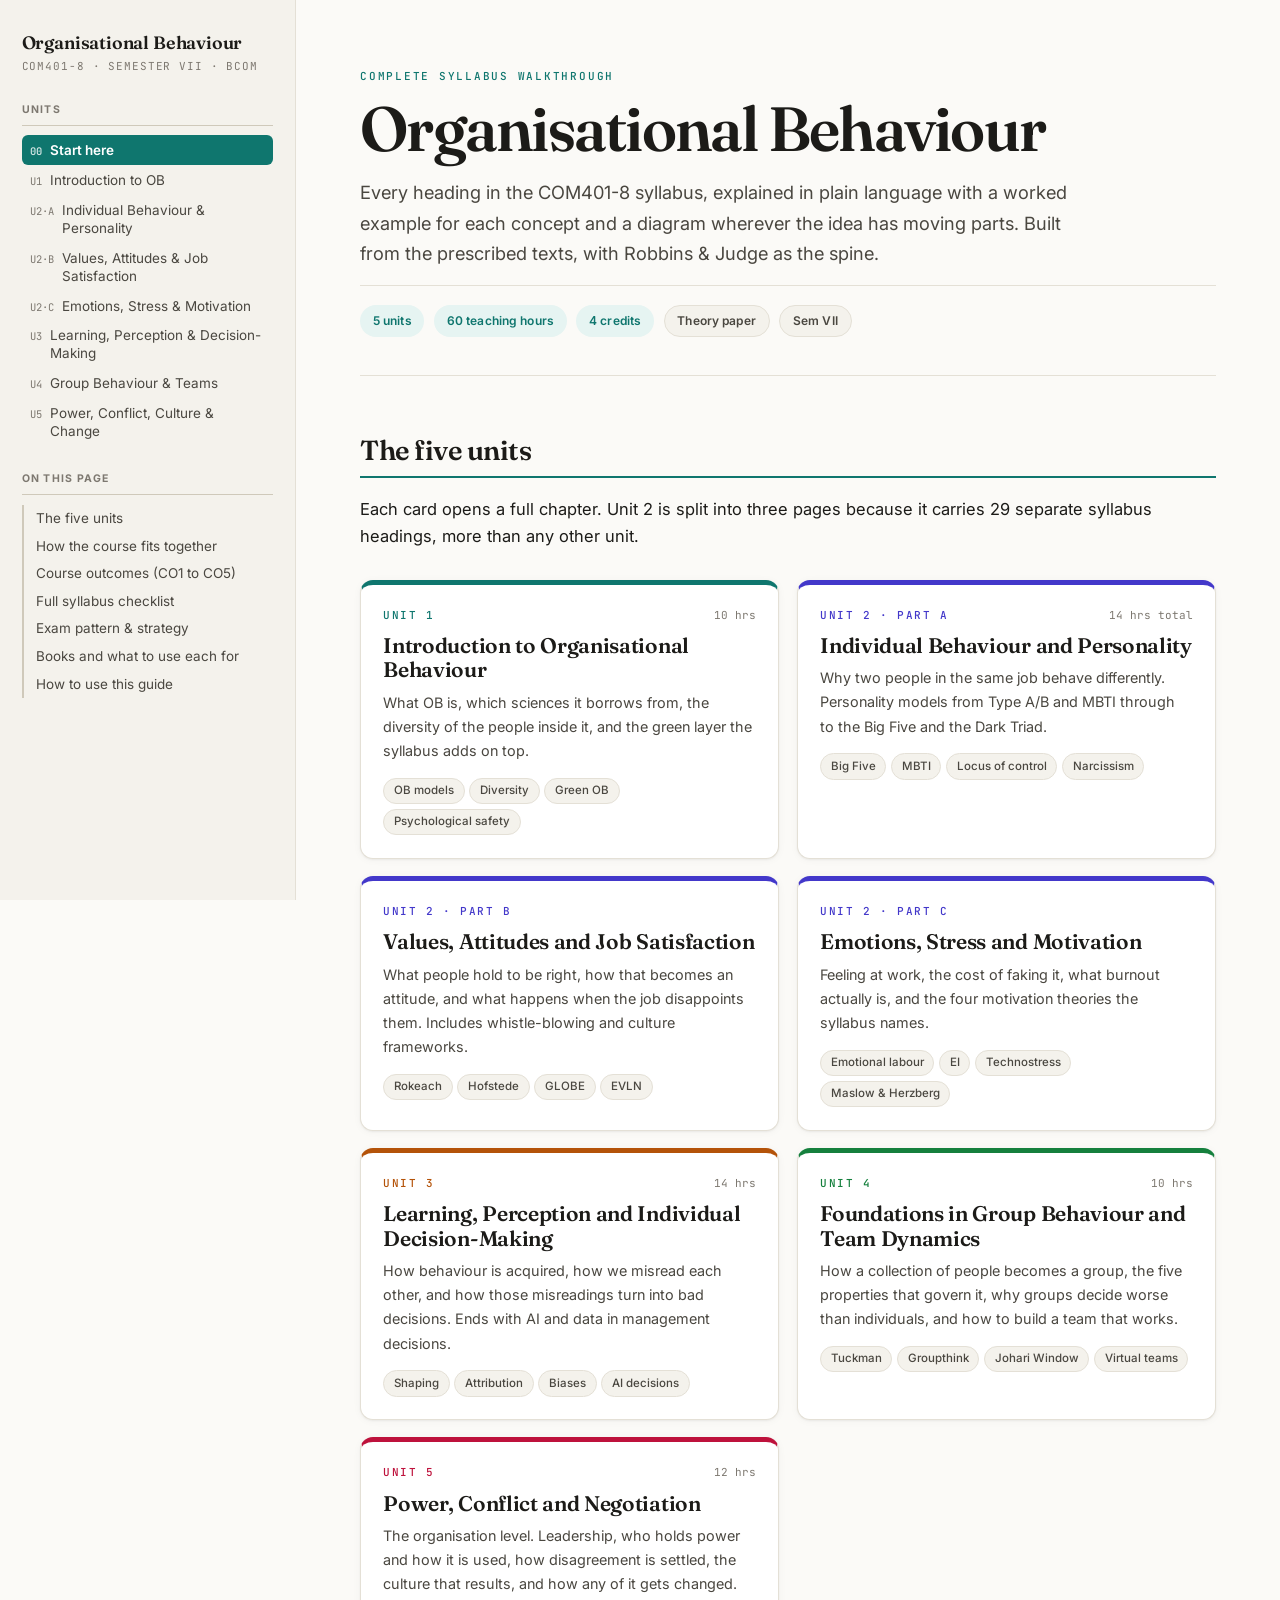
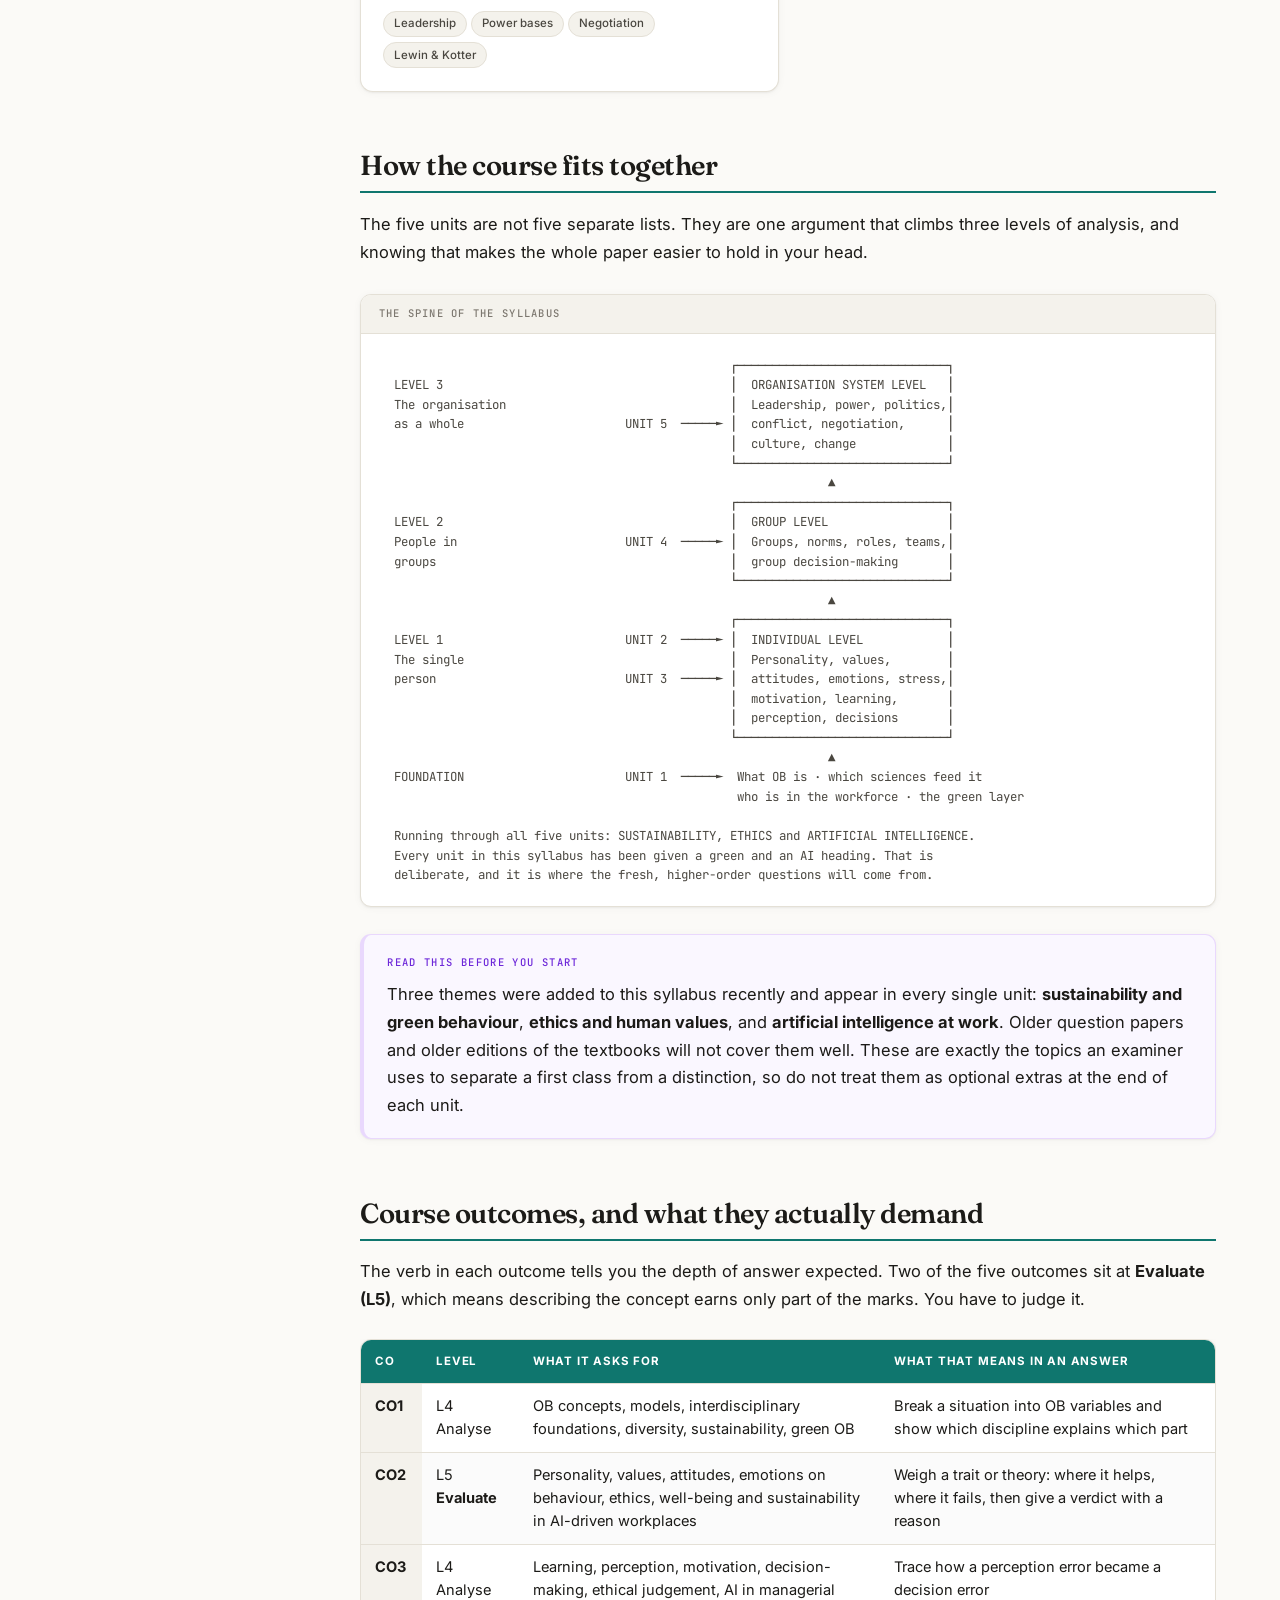
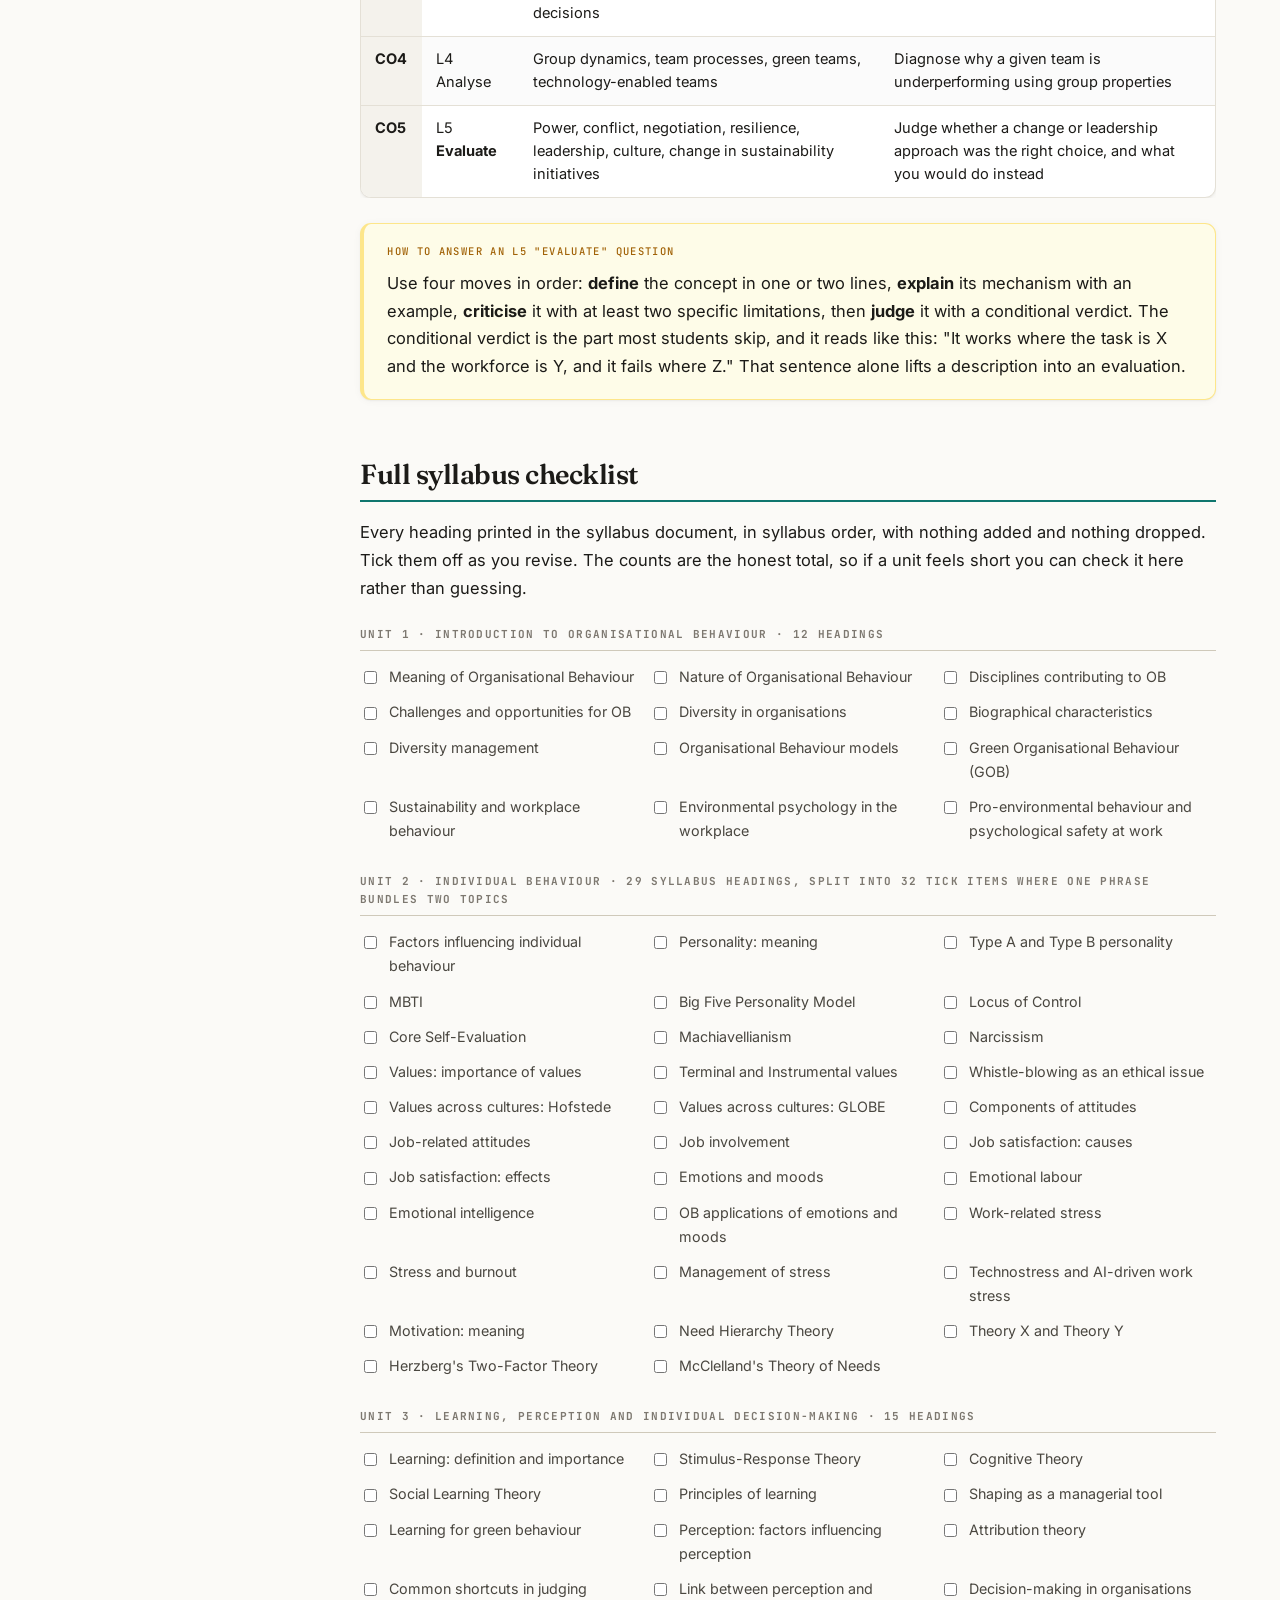
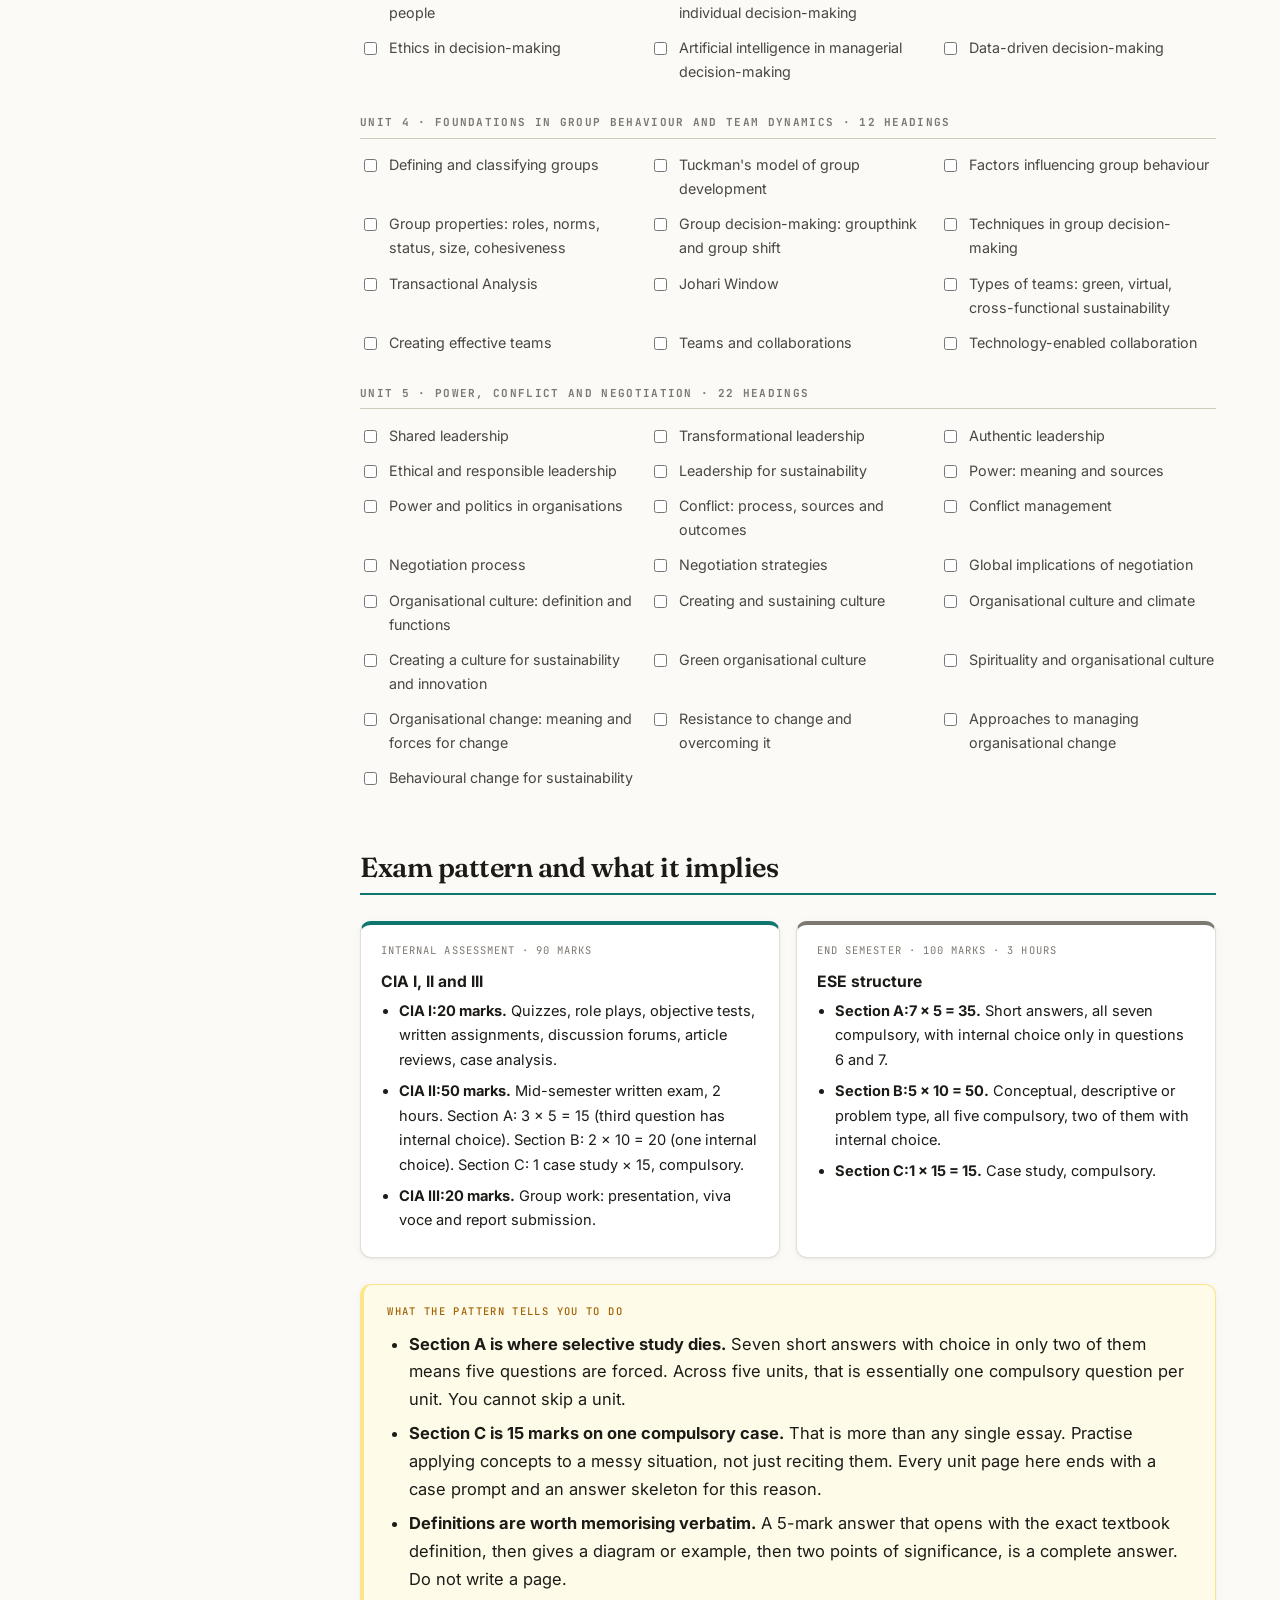
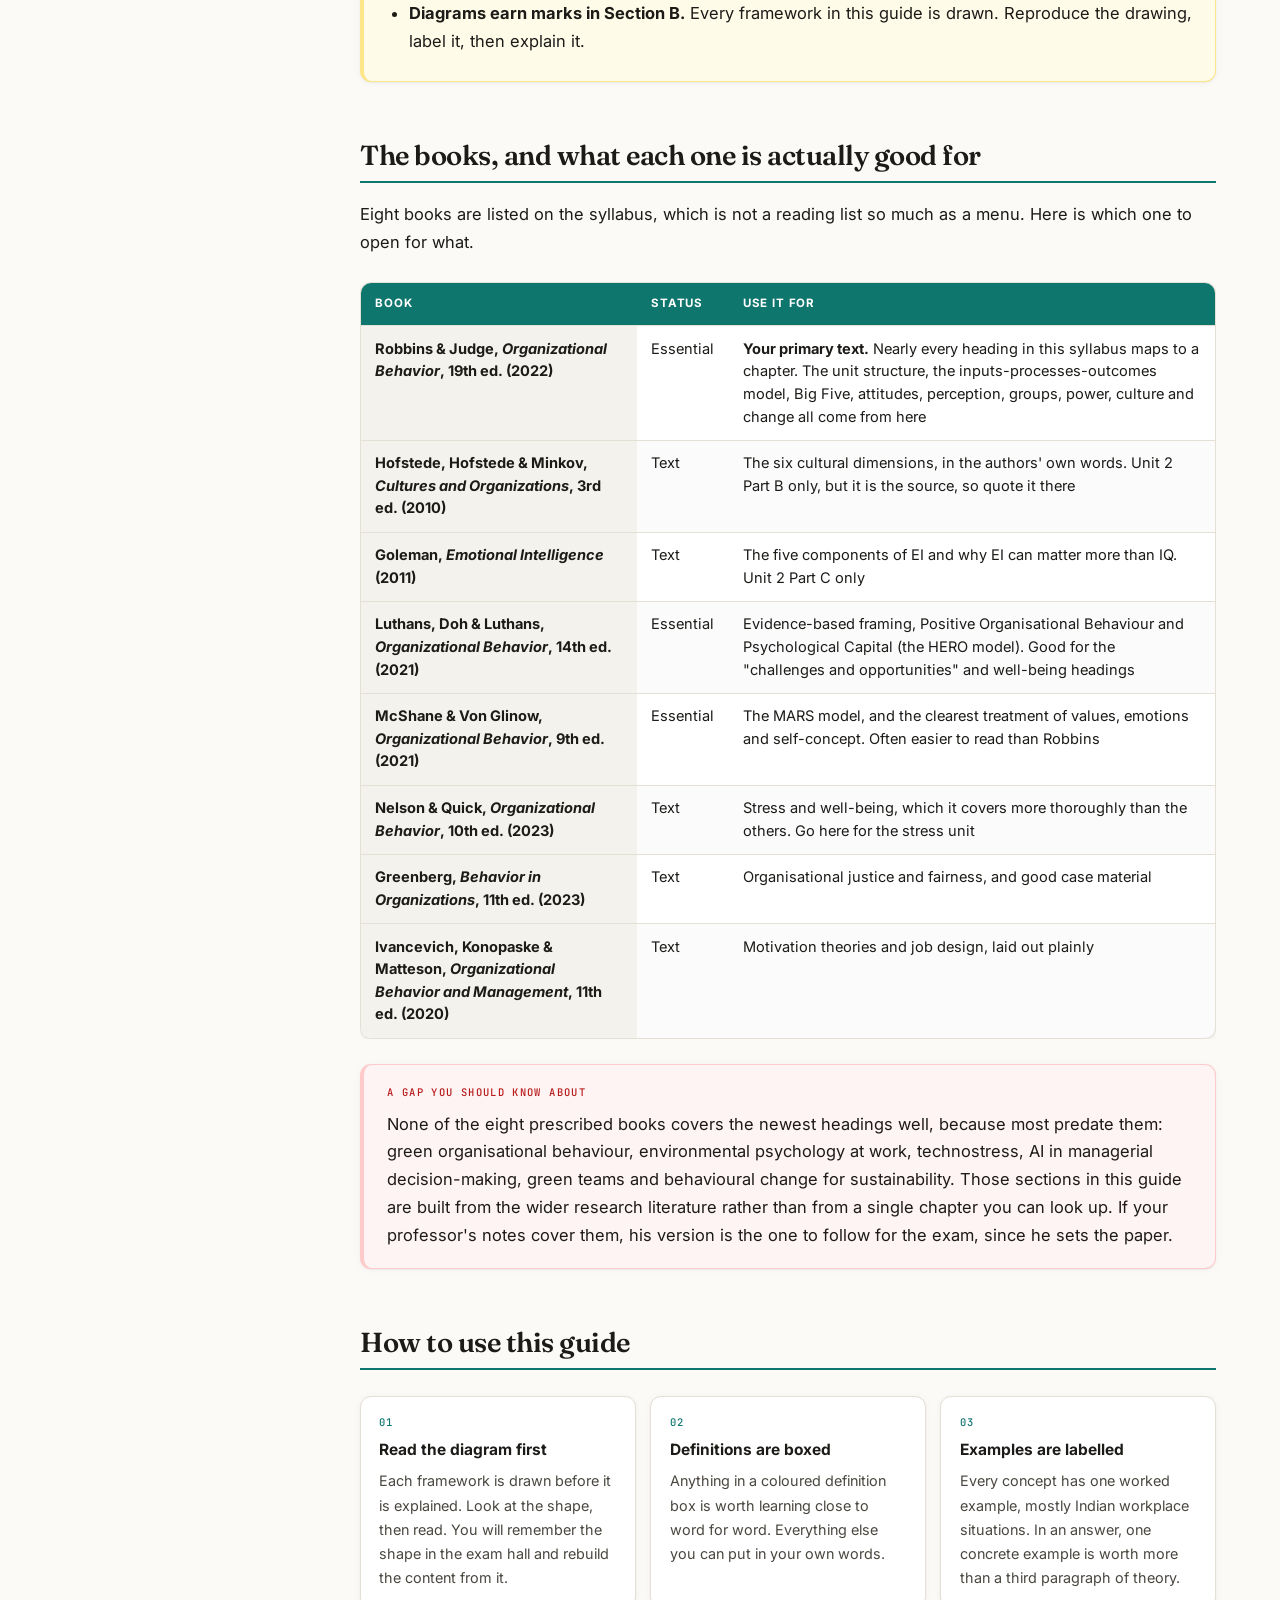
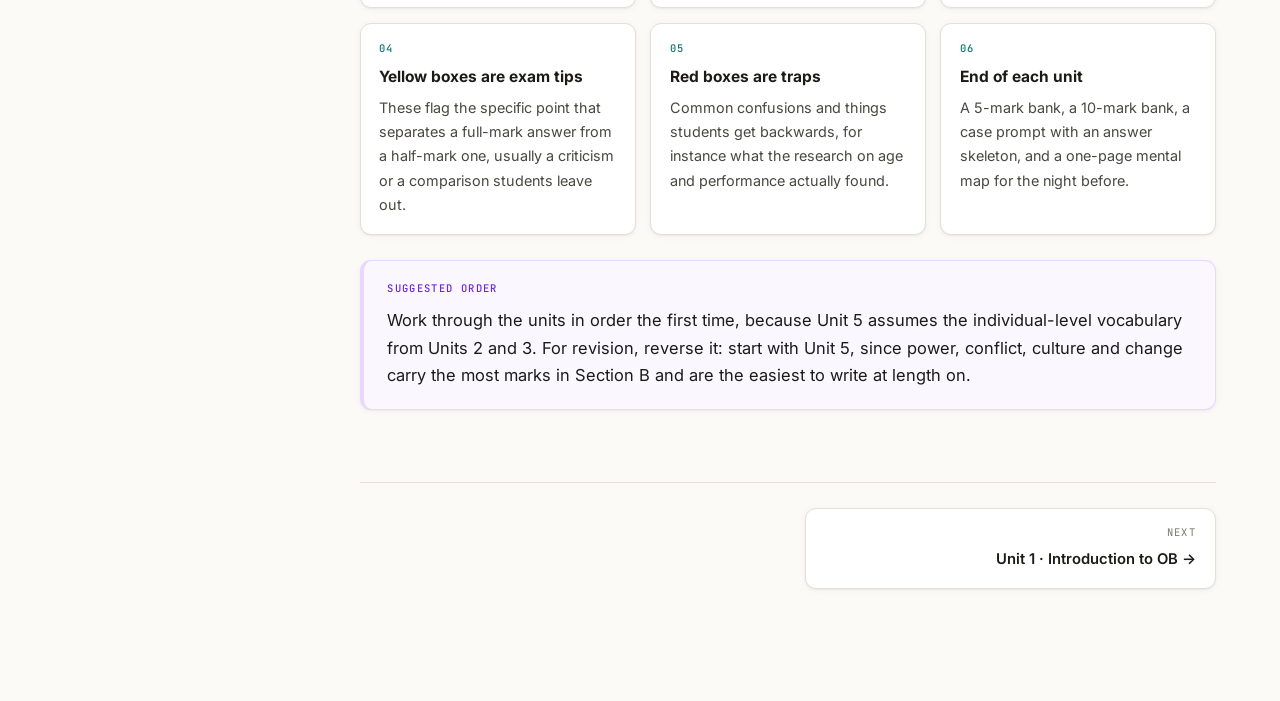
==== index.html @ 070279af "OB full syllabus" ====
<!DOCTYPE html>
<html lang="en">
<head>
<meta charset="utf-8">
<meta name="viewport" content="width=device-width, initial-scale=1">
<title>Organisational Behaviour · COM401-8 · Study Guide</title>
<link rel="stylesheet" href="assets/style.css">
</head>
<body data-unit="0">
<div class="shell">

<aside class="sidebar">
  <a class="side-brand" href="index.html">Organisational Behaviour</a>
  <div class="side-code">COM401-8 · Semester VII · BCom</div>

  <div class="side-group">
    <h4>Units</h4>
    <a class="side-unit current" href="index.html"><span class="su-n">00</span><span>Start here</span></a>
    <a class="side-unit" href="unit1.html"><span class="su-n">U1</span><span>Introduction to OB</span></a>
    <a class="side-unit" href="unit2-personality.html"><span class="su-n">U2·A</span><span>Individual Behaviour &amp; Personality</span></a>
    <a class="side-unit" href="unit2-values-attitudes.html"><span class="su-n">U2·B</span><span>Values, Attitudes &amp; Job Satisfaction</span></a>
    <a class="side-unit" href="unit2-emotions-stress-motivation.html"><span class="su-n">U2·C</span><span>Emotions, Stress &amp; Motivation</span></a>
    <a class="side-unit" href="unit3.html"><span class="su-n">U3</span><span>Learning, Perception &amp; Decision-Making</span></a>
    <a class="side-unit" href="unit4.html"><span class="su-n">U4</span><span>Group Behaviour &amp; Teams</span></a>
    <a class="side-unit" href="unit5.html"><span class="su-n">U5</span><span>Power, Conflict, Culture &amp; Change</span></a>
  </div>

  <div class="side-group">
    <h4>On this page</h4>
    <ul class="side-toc">
      <li><a href="#units">The five units</a></li>
      <li><a href="#spine">How the course fits together</a></li>
      <li><a href="#outcomes">Course outcomes (CO1 to CO5)</a></li>
      <li><a href="#checklist">Full syllabus checklist</a></li>
      <li><a href="#exam">Exam pattern &amp; strategy</a></li>
      <li><a href="#books">Books and what to use each for</a></li>
      <li><a href="#howto">How to use this guide</a></li>
    </ul>
  </div>
</aside>

<main>
<div class="wrap">

  <div class="hero">
    <div class="mh-eyebrow">Complete syllabus walkthrough</div>
    <h1>Organisational Behaviour</h1>
    <p class="lede">Every heading in the COM401-8 syllabus, explained in plain language with a worked example for each concept and a diagram wherever the idea has moving parts. Built from the prescribed texts, with Robbins &amp; Judge as the spine.</p>
    <div class="mh-meta">
      <span class="chip">5 units</span>
      <span class="chip">60 teaching hours</span>
      <span class="chip">4 credits</span>
      <span class="chip plain">Theory paper</span>
      <span class="chip plain">Sem VII</span>
    </div>
  </div>

  <h2 class="sec" id="units">The five units</h2>
  <p>Each card opens a full chapter. Unit 2 is split into three pages because it carries 29 separate syllabus headings, more than any other unit.</p>

  <div class="unit-grid">
    <a class="unit-card" data-u="1" href="unit1.html">
      <div class="uc-top"><span class="uc-n">Unit 1</span><span class="uc-hrs">10 hrs</span></div>
      <h3>Introduction to Organisational Behaviour</h3>
      <p>What OB is, which sciences it borrows from, the diversity of the people inside it, and the green layer the syllabus adds on top.</p>
      <div class="uc-tags"><span>OB models</span><span>Diversity</span><span>Green OB</span><span>Psychological safety</span></div>
    </a>

    <a class="unit-card" data-u="2" href="unit2-personality.html">
      <div class="uc-top"><span class="uc-n">Unit 2 · Part A</span><span class="uc-hrs">14 hrs total</span></div>
      <h3>Individual Behaviour and Personality</h3>
      <p>Why two people in the same job behave differently. Personality models from Type A/B and MBTI through to the Big Five and the Dark Triad.</p>
      <div class="uc-tags"><span>Big Five</span><span>MBTI</span><span>Locus of control</span><span>Narcissism</span></div>
    </a>

    <a class="unit-card" data-u="2" href="unit2-values-attitudes.html">
      <div class="uc-top"><span class="uc-n">Unit 2 · Part B</span><span class="uc-hrs">&nbsp;</span></div>
      <h3>Values, Attitudes and Job Satisfaction</h3>
      <p>What people hold to be right, how that becomes an attitude, and what happens when the job disappoints them. Includes whistle-blowing and culture frameworks.</p>
      <div class="uc-tags"><span>Rokeach</span><span>Hofstede</span><span>GLOBE</span><span>EVLN</span></div>
    </a>

    <a class="unit-card" data-u="2" href="unit2-emotions-stress-motivation.html">
      <div class="uc-top"><span class="uc-n">Unit 2 · Part C</span><span class="uc-hrs">&nbsp;</span></div>
      <h3>Emotions, Stress and Motivation</h3>
      <p>Feeling at work, the cost of faking it, what burnout actually is, and the four motivation theories the syllabus names.</p>
      <div class="uc-tags"><span>Emotional labour</span><span>EI</span><span>Technostress</span><span>Maslow &amp; Herzberg</span></div>
    </a>

    <a class="unit-card" data-u="3" href="unit3.html">
      <div class="uc-top"><span class="uc-n">Unit 3</span><span class="uc-hrs">14 hrs</span></div>
      <h3>Learning, Perception and Individual Decision-Making</h3>
      <p>How behaviour is acquired, how we misread each other, and how those misreadings turn into bad decisions. Ends with AI and data in management decisions.</p>
      <div class="uc-tags"><span>Shaping</span><span>Attribution</span><span>Biases</span><span>AI decisions</span></div>
    </a>

    <a class="unit-card" data-u="4" href="unit4.html">
      <div class="uc-top"><span class="uc-n">Unit 4</span><span class="uc-hrs">10 hrs</span></div>
      <h3>Foundations in Group Behaviour and Team Dynamics</h3>
      <p>How a collection of people becomes a group, the five properties that govern it, why groups decide worse than individuals, and how to build a team that works.</p>
      <div class="uc-tags"><span>Tuckman</span><span>Groupthink</span><span>Johari Window</span><span>Virtual teams</span></div>
    </a>

    <a class="unit-card" data-u="5" href="unit5.html">
      <div class="uc-top"><span class="uc-n">Unit 5</span><span class="uc-hrs">12 hrs</span></div>
      <h3>Power, Conflict and Negotiation</h3>
      <p>The organisation level. Leadership, who holds power and how it is used, how disagreement is settled, the culture that results, and how any of it gets changed.</p>
      <div class="uc-tags"><span>Leadership</span><span>Power bases</span><span>Negotiation</span><span>Lewin &amp; Kotter</span></div>
    </a>
  </div>

  <h2 class="sec" id="spine">How the course fits together</h2>
  <p>The five units are not five separate lists. They are one argument that climbs three levels of analysis, and knowing that makes the whole paper easier to hold in your head.</p>

  <figure class="dia">
    <figcaption>The spine of the syllabus</figcaption>
<pre>
                                                  ┌──────────────────────────────┐
  LEVEL 3                                         │  ORGANISATION SYSTEM LEVEL   │
  The organisation                                │  Leadership, power, politics,│
  as a whole                       UNIT 5  ─────► │  conflict, negotiation,      │
                                                  │  culture, change             │
                                                  └──────────────────────────────┘
                                                                ▲
                                                  ┌──────────────────────────────┐
  LEVEL 2                                         │  GROUP LEVEL                 │
  People in                        UNIT 4  ─────► │  Groups, norms, roles, teams,│
  groups                                          │  group decision-making       │
                                                  └──────────────────────────────┘
                                                                ▲
                                                  ┌──────────────────────────────┐
  LEVEL 1                          UNIT 2  ─────► │  INDIVIDUAL LEVEL            │
  The single                                      │  Personality, values,        │
  person                           UNIT 3  ─────► │  attitudes, emotions, stress,│
                                                  │  motivation, learning,       │
                                                  │  perception, decisions       │
                                                  └──────────────────────────────┘
                                                                ▲
  FOUNDATION                       UNIT 1  ─────►  What OB is · which sciences feed it
                                                   who is in the workforce · the green layer

  Running through all five units: SUSTAINABILITY, ETHICS and ARTIFICIAL INTELLIGENCE.
  Every unit in this syllabus has been given a green and an AI heading. That is
  deliberate, and it is where the fresh, higher-order questions will come from.
</pre>
  </figure>

  <div class="box key">
    <span class="box-label">Read this before you start</span>
    <p>Three themes were added to this syllabus recently and appear in every single unit: <strong>sustainability and green behaviour</strong>, <strong>ethics and human values</strong>, and <strong>artificial intelligence at work</strong>. Older question papers and older editions of the textbooks will not cover them well. These are exactly the topics an examiner uses to separate a first class from a distinction, so do not treat them as optional extras at the end of each unit.</p>
  </div>

  <h2 class="sec" id="outcomes">Course outcomes, and what they actually demand</h2>
  <p>The verb in each outcome tells you the depth of answer expected. Two of the five outcomes sit at <strong>Evaluate (L5)</strong>, which means describing the concept earns only part of the marks. You have to judge it.</p>

  <div class="tbl-scroll">
  <table>
    <thead><tr><th>CO</th><th>Level</th><th>What it asks for</th><th>What that means in an answer</th></tr></thead>
    <tbody>
      <tr><th>CO1</th><td>L4 Analyse</td><td>OB concepts, models, interdisciplinary foundations, diversity, sustainability, green OB</td><td>Break a situation into OB variables and show which discipline explains which part</td></tr>
      <tr><th>CO2</th><td>L5 <strong>Evaluate</strong></td><td>Personality, values, attitudes, emotions on behaviour, ethics, well-being and sustainability in AI-driven workplaces</td><td>Weigh a trait or theory: where it helps, where it fails, then give a verdict with a reason</td></tr>
      <tr><th>CO3</th><td>L4 Analyse</td><td>Learning, perception, motivation, decision-making, ethical judgement, AI in managerial decisions</td><td>Trace how a perception error became a decision error</td></tr>
      <tr><th>CO4</th><td>L4 Analyse</td><td>Group dynamics, team processes, green teams, technology-enabled teams</td><td>Diagnose why a given team is underperforming using group properties</td></tr>
      <tr><th>CO5</th><td>L5 <strong>Evaluate</strong></td><td>Power, conflict, negotiation, resilience, leadership, culture, change in sustainability initiatives</td><td>Judge whether a change or leadership approach was the right choice, and what you would do instead</td></tr>
    </tbody>
  </table>
  </div>

  <div class="box exam">
    <span class="box-label">How to answer an L5 "evaluate" question</span>
    <p>Use four moves in order: <strong>define</strong> the concept in one or two lines, <strong>explain</strong> its mechanism with an example, <strong>criticise</strong> it with at least two specific limitations, then <strong>judge</strong> it with a conditional verdict. The conditional verdict is the part most students skip, and it reads like this: "It works where the task is X and the workforce is Y, and it fails where Z." That sentence alone lifts a description into an evaluation.</p>
  </div>

  <h2 class="sec" id="checklist">Full syllabus checklist</h2>
  <p>Every heading printed in the syllabus document, in syllabus order, with nothing added and nothing dropped. Tick them off as you revise. The counts are the honest total, so if a unit feels short you can check it here rather than guessing.</p>

  <div class="checklist">

    <div class="cl-unit">
      <h4>Unit 1 · Introduction to Organisational Behaviour · 12 headings</h4>
      <div class="cl-grid">
        <label><input type="checkbox"> Meaning of Organisational Behaviour</label>
        <label><input type="checkbox"> Nature of Organisational Behaviour</label>
        <label><input type="checkbox"> Disciplines contributing to OB</label>
        <label><input type="checkbox"> Challenges and opportunities for OB</label>
        <label><input type="checkbox"> Diversity in organisations</label>
        <label><input type="checkbox"> Biographical characteristics</label>
        <label><input type="checkbox"> Diversity management</label>
        <label><input type="checkbox"> Organisational Behaviour models</label>
        <label><input type="checkbox"> Green Organisational Behaviour (GOB)</label>
        <label><input type="checkbox"> Sustainability and workplace behaviour</label>
        <label><input type="checkbox"> Environmental psychology in the workplace</label>
        <label><input type="checkbox"> Pro-environmental behaviour and psychological safety at work</label>
      </div>
    </div>

    <div class="cl-unit">
      <h4>Unit 2 · Individual Behaviour · 29 syllabus headings, split into 32 tick items where one phrase bundles two topics</h4>
      <div class="cl-grid">
        <label><input type="checkbox"> Factors influencing individual behaviour</label>
        <label><input type="checkbox"> Personality: meaning</label>
        <label><input type="checkbox"> Type A and Type B personality</label>
        <label><input type="checkbox"> MBTI</label>
        <label><input type="checkbox"> Big Five Personality Model</label>
        <label><input type="checkbox"> Locus of Control</label>
        <label><input type="checkbox"> Core Self-Evaluation</label>
        <label><input type="checkbox"> Machiavellianism</label>
        <label><input type="checkbox"> Narcissism</label>
        <label><input type="checkbox"> Values: importance of values</label>
        <label><input type="checkbox"> Terminal and Instrumental values</label>
        <label><input type="checkbox"> Whistle-blowing as an ethical issue</label>
        <label><input type="checkbox"> Values across cultures: Hofstede</label>
        <label><input type="checkbox"> Values across cultures: GLOBE</label>
        <label><input type="checkbox"> Components of attitudes</label>
        <label><input type="checkbox"> Job-related attitudes</label>
        <label><input type="checkbox"> Job involvement</label>
        <label><input type="checkbox"> Job satisfaction: causes</label>
        <label><input type="checkbox"> Job satisfaction: effects</label>
        <label><input type="checkbox"> Emotions and moods</label>
        <label><input type="checkbox"> Emotional labour</label>
        <label><input type="checkbox"> Emotional intelligence</label>
        <label><input type="checkbox"> OB applications of emotions and moods</label>
        <label><input type="checkbox"> Work-related stress</label>
        <label><input type="checkbox"> Stress and burnout</label>
        <label><input type="checkbox"> Management of stress</label>
        <label><input type="checkbox"> Technostress and AI-driven work stress</label>
        <label><input type="checkbox"> Motivation: meaning</label>
        <label><input type="checkbox"> Need Hierarchy Theory</label>
        <label><input type="checkbox"> Theory X and Theory Y</label>
        <label><input type="checkbox"> Herzberg's Two-Factor Theory</label>
        <label><input type="checkbox"> McClelland's Theory of Needs</label>
      </div>
    </div>

    <div class="cl-unit">
      <h4>Unit 3 · Learning, Perception and Individual Decision-Making · 15 headings</h4>
      <div class="cl-grid">
        <label><input type="checkbox"> Learning: definition and importance</label>
        <label><input type="checkbox"> Stimulus-Response Theory</label>
        <label><input type="checkbox"> Cognitive Theory</label>
        <label><input type="checkbox"> Social Learning Theory</label>
        <label><input type="checkbox"> Principles of learning</label>
        <label><input type="checkbox"> Shaping as a managerial tool</label>
        <label><input type="checkbox"> Learning for green behaviour</label>
        <label><input type="checkbox"> Perception: factors influencing perception</label>
        <label><input type="checkbox"> Attribution theory</label>
        <label><input type="checkbox"> Common shortcuts in judging people</label>
        <label><input type="checkbox"> Link between perception and individual decision-making</label>
        <label><input type="checkbox"> Decision-making in organisations</label>
        <label><input type="checkbox"> Ethics in decision-making</label>
        <label><input type="checkbox"> Artificial intelligence in managerial decision-making</label>
        <label><input type="checkbox"> Data-driven decision-making</label>
      </div>
    </div>

    <div class="cl-unit">
      <h4>Unit 4 · Foundations in Group Behaviour and Team Dynamics · 12 headings</h4>
      <div class="cl-grid">
        <label><input type="checkbox"> Defining and classifying groups</label>
        <label><input type="checkbox"> Tuckman's model of group development</label>
        <label><input type="checkbox"> Factors influencing group behaviour</label>
        <label><input type="checkbox"> Group properties: roles, norms, status, size, cohesiveness</label>
        <label><input type="checkbox"> Group decision-making: groupthink and group shift</label>
        <label><input type="checkbox"> Techniques in group decision-making</label>
        <label><input type="checkbox"> Transactional Analysis</label>
        <label><input type="checkbox"> Johari Window</label>
        <label><input type="checkbox"> Types of teams: green, virtual, cross-functional sustainability</label>
        <label><input type="checkbox"> Creating effective teams</label>
        <label><input type="checkbox"> Teams and collaborations</label>
        <label><input type="checkbox"> Technology-enabled collaboration</label>
      </div>
    </div>

    <div class="cl-unit">
      <h4>Unit 5 · Power, Conflict and Negotiation · 22 headings</h4>
      <div class="cl-grid">
        <label><input type="checkbox"> Shared leadership</label>
        <label><input type="checkbox"> Transformational leadership</label>
        <label><input type="checkbox"> Authentic leadership</label>
        <label><input type="checkbox"> Ethical and responsible leadership</label>
        <label><input type="checkbox"> Leadership for sustainability</label>
        <label><input type="checkbox"> Power: meaning and sources</label>
        <label><input type="checkbox"> Power and politics in organisations</label>
        <label><input type="checkbox"> Conflict: process, sources and outcomes</label>
        <label><input type="checkbox"> Conflict management</label>
        <label><input type="checkbox"> Negotiation process</label>
        <label><input type="checkbox"> Negotiation strategies</label>
        <label><input type="checkbox"> Global implications of negotiation</label>
        <label><input type="checkbox"> Organisational culture: definition and functions</label>
        <label><input type="checkbox"> Creating and sustaining culture</label>
        <label><input type="checkbox"> Organisational culture and climate</label>
        <label><input type="checkbox"> Creating a culture for sustainability and innovation</label>
        <label><input type="checkbox"> Green organisational culture</label>
        <label><input type="checkbox"> Spirituality and organisational culture</label>
        <label><input type="checkbox"> Organisational change: meaning and forces for change</label>
        <label><input type="checkbox"> Resistance to change and overcoming it</label>
        <label><input type="checkbox"> Approaches to managing organisational change</label>
        <label><input type="checkbox"> Behavioural change for sustainability</label>
      </div>
    </div>

  </div>

  <h2 class="sec" id="exam">Exam pattern and what it implies</h2>

  <div class="compare">
    <div class="cmp">
      <span class="cmp-tag">Internal assessment · 90 marks</span>
      <h5>CIA I, II and III</h5>
      <ul>
        <li><strong>CIA I:20 marks.</strong> Quizzes, role plays, objective tests, written assignments, discussion forums, article reviews, case analysis.</li>
        <li><strong>CIA II:50 marks.</strong> Mid-semester written exam, 2 hours. Section A: 3 × 5 = 15 (third question has internal choice). Section B: 2 × 10 = 20 (one internal choice). Section C: 1 case study × 15, compulsory.</li>
        <li><strong>CIA III:20 marks.</strong> Group work: presentation, viva voce and report submission.</li>
      </ul>
    </div>
    <div class="cmp alt">
      <span class="cmp-tag">End semester · 100 marks · 3 hours</span>
      <h5>ESE structure</h5>
      <ul>
        <li><strong>Section A:7 × 5 = 35.</strong> Short answers, all seven compulsory, with internal choice only in questions 6 and 7.</li>
        <li><strong>Section B:5 × 10 = 50.</strong> Conceptual, descriptive or problem type, all five compulsory, two of them with internal choice.</li>
        <li><strong>Section C:1 × 15 = 15.</strong> Case study, compulsory.</li>
      </ul>
    </div>
  </div>

  <div class="box exam">
    <span class="box-label">What the pattern tells you to do</span>
    <ul>
      <li><strong>Section A is where selective study dies.</strong> Seven short answers with choice in only two of them means five questions are forced. Across five units, that is essentially one compulsory question per unit. You cannot skip a unit.</li>
      <li><strong>Section C is 15 marks on one compulsory case.</strong> That is more than any single essay. Practise applying concepts to a messy situation, not just reciting them. Every unit page here ends with a case prompt and an answer skeleton for this reason.</li>
      <li><strong>Definitions are worth memorising verbatim.</strong> A 5-mark answer that opens with the exact textbook definition, then gives a diagram or example, then two points of significance, is a complete answer. Do not write a page.</li>
      <li><strong>Diagrams earn marks in Section B.</strong> Every framework in this guide is drawn. Reproduce the drawing, label it, then explain it.</li>
    </ul>
  </div>

  <h2 class="sec" id="books">The books, and what each one is actually good for</h2>
  <p>Eight books are listed on the syllabus, which is not a reading list so much as a menu. Here is which one to open for what.</p>

  <div class="tbl-scroll">
  <table>
    <thead><tr><th>Book</th><th>Status</th><th>Use it for</th></tr></thead>
    <tbody>
      <tr><th>Robbins &amp; Judge, <em>Organizational Behavior</em>, 19th ed. (2022)</th><td>Essential</td><td><strong>Your primary text.</strong> Nearly every heading in this syllabus maps to a chapter. The unit structure, the inputs-processes-outcomes model, Big Five, attitudes, perception, groups, power, culture and change all come from here</td></tr>
      <tr><th>Hofstede, Hofstede &amp; Minkov, <em>Cultures and Organizations</em>, 3rd ed. (2010)</th><td>Text</td><td>The six cultural dimensions, in the authors' own words. Unit 2 Part B only, but it is the source, so quote it there</td></tr>
      <tr><th>Goleman, <em>Emotional Intelligence</em> (2011)</th><td>Text</td><td>The five components of EI and why EI can matter more than IQ. Unit 2 Part C only</td></tr>
      <tr><th>Luthans, Doh &amp; Luthans, <em>Organizational Behavior</em>, 14th ed. (2021)</th><td>Essential</td><td>Evidence-based framing, Positive Organisational Behaviour and Psychological Capital (the HERO model). Good for the "challenges and opportunities" and well-being headings</td></tr>
      <tr><th>McShane &amp; Von Glinow, <em>Organizational Behavior</em>, 9th ed. (2021)</th><td>Essential</td><td>The MARS model, and the clearest treatment of values, emotions and self-concept. Often easier to read than Robbins</td></tr>
      <tr><th>Nelson &amp; Quick, <em>Organizational Behavior</em>, 10th ed. (2023)</th><td>Text</td><td>Stress and well-being, which it covers more thoroughly than the others. Go here for the stress unit</td></tr>
      <tr><th>Greenberg, <em>Behavior in Organizations</em>, 11th ed. (2023)</th><td>Text</td><td>Organisational justice and fairness, and good case material</td></tr>
      <tr><th>Ivancevich, Konopaske &amp; Matteson, <em>Organizational Behavior and Management</em>, 11th ed. (2020)</th><td>Text</td><td>Motivation theories and job design, laid out plainly</td></tr>
    </tbody>
  </table>
  </div>

  <div class="box warn">
    <span class="box-label">A gap you should know about</span>
    <p>None of the eight prescribed books covers the newest headings well, because most predate them: green organisational behaviour, environmental psychology at work, technostress, AI in managerial decision-making, green teams and behavioural change for sustainability. Those sections in this guide are built from the wider research literature rather than from a single chapter you can look up. If your professor's notes cover them, his version is the one to follow for the exam, since he sets the paper.</p>
  </div>

  <h2 class="sec" id="howto">How to use this guide</h2>

  <div class="cards">
    <div class="card">
      <span class="card-n">01</span>
      <h5>Read the diagram first</h5>
      <p>Each framework is drawn before it is explained. Look at the shape, then read. You will remember the shape in the exam hall and rebuild the content from it.</p>
    </div>
    <div class="card">
      <span class="card-n">02</span>
      <h5>Definitions are boxed</h5>
      <p>Anything in a coloured definition box is worth learning close to word for word. Everything else you can put in your own words.</p>
    </div>
    <div class="card">
      <span class="card-n">03</span>
      <h5>Examples are labelled</h5>
      <p>Every concept has one worked example, mostly Indian workplace situations. In an answer, one concrete example is worth more than a third paragraph of theory.</p>
    </div>
    <div class="card">
      <span class="card-n">04</span>
      <h5>Yellow boxes are exam tips</h5>
      <p>These flag the specific point that separates a full-mark answer from a half-mark one, usually a criticism or a comparison students leave out.</p>
    </div>
    <div class="card">
      <span class="card-n">05</span>
      <h5>Red boxes are traps</h5>
      <p>Common confusions and things students get backwards, for instance what the research on age and performance actually found.</p>
    </div>
    <div class="card">
      <span class="card-n">06</span>
      <h5>End of each unit</h5>
      <p>A 5-mark bank, a 10-mark bank, a case prompt with an answer skeleton, and a one-page mental map for the night before.</p>
    </div>
  </div>

  <div class="box key">
    <span class="box-label">Suggested order</span>
    <p>Work through the units in order the first time, because Unit 5 assumes the individual-level vocabulary from Units 2 and 3. For revision, reverse it: start with Unit 5, since power, conflict, culture and change carry the most marks in Section B and are the easiest to write at length on.</p>
  </div>

  <div class="pager">
    <span></span>
    <a class="next" href="unit1.html">
      <span class="pg-lbl">Next</span>
      <span class="pg-ttl">Unit 1 · Introduction to OB →</span>
    </a>
  </div>

</div>
</main>
</div>
</body>
</html>
---- assets/style.css ----
/* ===========================================================
   OB Study Guide : shared stylesheet
   COM401-8 Organisational Behaviour
   =========================================================== */

@import url('https://fonts.googleapis.com/css2?family=Fraunces:ital,opsz,wght@0,9..144,400;0,9..144,600;0,9..144,700;1,9..144,400&family=Inter:wght@400;500;600;700&family=JetBrains+Mono:wght@400;500&display=swap');

:root {
  --bg:            #fbfaf7;
  --bg-soft:       #f4f2ec;
  --surface:       #ffffff;
  --ink:           #1c1b18;
  --ink-soft:      #4a4740;
  --ink-faint:     #7d7870;
  --rule:          #e4e0d6;
  --rule-strong:   #cfc9ba;

  /* unit accents */
  --u1:  #0f766e;  --u1-soft: #e6f4f2;
  --u2:  #4338ca;  --u2-soft: #ecebfb;
  --u3:  #b45309;  --u3-soft: #fdf2e3;
  --u4:  #15803d;  --u4-soft: #e8f5ec;
  --u5:  #be123c;  --u5-soft: #fdeaef;

  --accent:      var(--u1);
  --accent-soft: var(--u1-soft);

  --max: 1560px;
  --sans: 'Inter', system-ui, -apple-system, sans-serif;
  --serif: 'Fraunces', Georgia, serif;
  --mono: 'JetBrains Mono', 'Consolas', monospace;

  --shadow-sm: 0 1px 2px rgba(28,27,24,.05), 0 1px 8px rgba(28,27,24,.04);
  --shadow-md: 0 2px 4px rgba(28,27,24,.05), 0 8px 28px rgba(28,27,24,.07);
}

body[data-unit="1"] { --accent: var(--u1); --accent-soft: var(--u1-soft); }
body[data-unit="2"] { --accent: var(--u2); --accent-soft: var(--u2-soft); }
body[data-unit="3"] { --accent: var(--u3); --accent-soft: var(--u3-soft); }
body[data-unit="4"] { --accent: var(--u4); --accent-soft: var(--u4-soft); }
body[data-unit="5"] { --accent: var(--u5); --accent-soft: var(--u5-soft); }

* { box-sizing: border-box; }

html { scroll-behavior: smooth; scroll-padding-top: 1.5rem; }

body {
  margin: 0;
  background: var(--bg);
  color: var(--ink);
  font-family: var(--sans);
  font-size: 16.5px;
  line-height: 1.68;
  -webkit-font-smoothing: antialiased;
}

/* ---------- layout ---------- */

.shell {
  display: grid;
  grid-template-columns: 296px minmax(0, 1fr);
  gap: 0;
  max-width: var(--max);
  margin: 0 auto;
}

.sidebar {
  position: sticky;
  top: 0;
  align-self: start;
  height: 100vh;
  overflow-y: auto;
  padding: 2rem 1.35rem 3rem;
  background: var(--bg-soft);
  border-right: 1px solid var(--rule);
  font-size: 13.5px;
}

main {
  padding: 3.2rem 4rem 7rem;
  min-width: 0;
}

.wrap { max-width: 900px; }

/* ---------- sidebar ---------- */

.side-brand {
  font-family: var(--serif);
  font-size: 1.12rem;
  font-weight: 600;
  line-height: 1.25;
  letter-spacing: -.01em;
  margin-bottom: .15rem;
  color: var(--ink);
  text-decoration: none;
  display: block;
}
.side-code {
  font-family: var(--mono);
  font-size: 11px;
  letter-spacing: .08em;
  text-transform: uppercase;
  color: var(--ink-faint);
  margin-bottom: 1.6rem;
}

.side-group { margin-bottom: 1.5rem; }
.side-group > h4 {
  font-size: 10.5px;
  font-weight: 700;
  letter-spacing: .12em;
  text-transform: uppercase;
  color: var(--ink-faint);
  margin: 0 0 .6rem;
  padding-bottom: .4rem;
  border-bottom: 1px solid var(--rule-strong);
}

.side-unit {
  display: flex;
  align-items: baseline;
  gap: .55rem;
  padding: .36rem .5rem;
  border-radius: 6px;
  text-decoration: none;
  color: var(--ink-soft);
  line-height: 1.35;
}
.side-unit:hover { background: rgba(0,0,0,.045); color: var(--ink); }
.side-unit.current { background: var(--accent); color: #fff; font-weight: 600; }
.side-unit.current .su-n { color: rgba(255,255,255,.8); }
.su-n {
  font-family: var(--mono);
  font-size: 10.5px;
  color: var(--ink-faint);
  flex-shrink: 0;
  padding-top: .12rem;
}

.side-toc { list-style: none; margin: 0; padding: 0; }
.side-toc li { margin: 0; }
.side-toc a {
  display: block;
  padding: .28rem .5rem .28rem .75rem;
  color: var(--ink-soft);
  text-decoration: none;
  border-left: 2px solid var(--rule-strong);
  line-height: 1.38;
}
.side-toc a:hover { color: var(--accent); border-left-color: var(--accent); background: rgba(0,0,0,.03); }
.side-toc .sub a { padding-left: 1.5rem; font-size: 12.5px; color: var(--ink-faint); }

/* ---------- unit masthead ---------- */

.masthead {
  position: relative;
  background: var(--surface);
  border: 1px solid var(--rule);
  border-top: 5px solid var(--accent);
  border-radius: 14px;
  padding: 2.1rem 2.3rem 1.9rem;
  margin-bottom: 2.6rem;
  box-shadow: var(--shadow-md);
}
.mh-eyebrow {
  font-family: var(--mono);
  font-size: 11px;
  font-weight: 500;
  letter-spacing: .16em;
  text-transform: uppercase;
  color: var(--accent);
  margin-bottom: .7rem;
}
.masthead h1 {
  font-family: var(--serif);
  font-size: clamp(2rem, 3.4vw, 2.85rem);
  font-weight: 600;
  line-height: 1.08;
  letter-spacing: -.022em;
  margin: 0 0 .9rem;
}
.mh-sub {
  font-size: 1.04rem;
  color: var(--ink-soft);
  margin: 0 0 1.4rem;
  max-width: 62ch;
}
.mh-meta {
  display: flex;
  flex-wrap: wrap;
  gap: .5rem .6rem;
  padding-top: 1.2rem;
  border-top: 1px solid var(--rule);
}
.chip {
  display: inline-flex;
  align-items: center;
  gap: .4rem;
  background: var(--accent-soft);
  color: var(--accent);
  border-radius: 100px;
  padding: .3rem .8rem;
  font-size: 12px;
  font-weight: 600;
  letter-spacing: .01em;
}
.chip.plain {
  background: var(--bg-soft);
  color: var(--ink-soft);
  border: 1px solid var(--rule);
}

/* ---------- headings ---------- */

h2.sec {
  font-family: var(--serif);
  font-size: 1.72rem;
  font-weight: 600;
  letter-spacing: -.018em;
  line-height: 1.18;
  margin: 3.6rem 0 1.1rem;
  padding-bottom: .6rem;
  border-bottom: 2px solid var(--accent);
  scroll-margin-top: 1.5rem;
}
h2.sec .num {
  font-family: var(--mono);
  font-size: .62em;
  font-weight: 500;
  color: var(--accent);
  letter-spacing: 0;
  margin-right: .55rem;
  vertical-align: .12em;
}

h3 {
  font-family: var(--sans);
  font-size: 1.11rem;
  font-weight: 700;
  letter-spacing: -.005em;
  margin: 2.2rem 0 .7rem;
  color: var(--ink);
  scroll-margin-top: 1.5rem;
}
h4 {
  font-size: .96rem;
  font-weight: 700;
  margin: 1.5rem 0 .5rem;
  color: var(--ink-soft);
}

p { margin: 0 0 1rem; }
a { color: var(--accent); }

ul, ol { margin: 0 0 1.1rem; padding-left: 1.35rem; }
li { margin-bottom: .42rem; }
li > ul, li > ol { margin-top: .42rem; margin-bottom: .3rem; }

strong { font-weight: 700; color: var(--ink); }

/* ---------- callout boxes ---------- */

.box {
  position: relative;
  border-radius: 11px;
  padding: 1.15rem 1.35rem 1.15rem 1.45rem;
  margin: 1.5rem 0;
  border: 1px solid var(--rule);
  border-left: 4px solid var(--ink-faint);
  background: var(--surface);
  box-shadow: var(--shadow-sm);
}
.box > :last-child { margin-bottom: 0; }
.box-label {
  display: block;
  font-family: var(--mono);
  font-size: 10.5px;
  font-weight: 500;
  letter-spacing: .13em;
  text-transform: uppercase;
  margin-bottom: .6rem;
  color: var(--ink-faint);
}

/* definition */
.box.def { border-left-color: var(--accent); background: var(--accent-soft); border-color: transparent; }
.box.def .box-label { color: var(--accent); }
.box.def .quote {
  font-family: var(--serif);
  font-size: 1.16rem;
  line-height: 1.45;
  font-weight: 600;
  letter-spacing: -.01em;
  margin: 0 0 .5rem;
}
.box.def cite {
  display: block;
  font-style: normal;
  font-size: .85rem;
  color: var(--ink-soft);
  font-weight: 500;
}

/* example */
.box.eg { border-left-color: #0284c7; }
.box.eg .box-label { color: #0369a1; }

/* exam tip */
.box.exam { border-left-color: #ca8a04; background: #fefce8; border-color: #fde68a; }
.box.exam .box-label { color: #a16207; }

/* caution / common mistake */
.box.warn { border-left-color: #dc2626; background: #fef4f4; border-color: #fecaca; }
.box.warn .box-label { color: #b91c1c; }

/* key takeaway */
.box.key { border-left-color: #7c3aed; background: #faf7ff; border-color: #e9d8fd; }
.box.key .box-label { color: #6d28d9; }

/* ---------- diagram panel ---------- */

figure.dia {
  margin: 1.7rem 0;
  border: 1px solid var(--rule);
  border-radius: 11px;
  background: var(--surface);
  overflow: hidden;
  box-shadow: var(--shadow-sm);
}
figure.dia figcaption {
  font-family: var(--mono);
  font-size: 10.5px;
  font-weight: 500;
  letter-spacing: .12em;
  text-transform: uppercase;
  color: var(--ink-faint);
  padding: .65rem 1.1rem;
  background: var(--bg-soft);
  border-bottom: 1px solid var(--rule);
}
figure.dia pre {
  margin: 0;
  padding: 1.35rem 1.2rem;
  overflow-x: auto;
  font-family: var(--mono);
  font-size: 12.4px;
  line-height: 1.58;
  color: var(--ink-soft);
  white-space: pre;
  tab-size: 2;
}

/* ---------- tables ---------- */

.tbl-scroll { overflow-x: auto; margin: 1.6rem 0; }
table {
  width: 100%;
  border-collapse: separate;
  border-spacing: 0;
  font-size: 14.6px;
  background: var(--surface);
  border: 1px solid var(--rule);
  border-radius: 11px;
  overflow: hidden;
  box-shadow: var(--shadow-sm);
}
thead th {
  background: var(--accent);
  color: #fff;
  font-size: 11.5px;
  font-weight: 700;
  letter-spacing: .07em;
  text-transform: uppercase;
  text-align: left;
  padding: .72rem .9rem;
  vertical-align: bottom;
}
tbody td, tbody th {
  padding: .72rem .9rem;
  border-top: 1px solid var(--rule);
  vertical-align: top;
  text-align: left;
  line-height: 1.55;
}
tbody th { font-weight: 700; color: var(--ink); background: var(--bg-soft); }
tbody tr:nth-child(even) td { background: rgba(0,0,0,.016); }
table code { font-size: 12.5px; }

/* ---------- compare cards (two-column contrast) ---------- */

.compare {
  display: grid;
  grid-template-columns: repeat(auto-fit, minmax(255px, 1fr));
  gap: 1rem;
  margin: 1.6rem 0;
}
.cmp {
  border: 1px solid var(--rule);
  border-top: 4px solid var(--accent);
  border-radius: 11px;
  background: var(--surface);
  padding: 1.1rem 1.25rem;
  box-shadow: var(--shadow-sm);
}
.cmp.alt { border-top-color: var(--ink-faint); }
.cmp h5 {
  font-size: .98rem;
  font-weight: 700;
  margin: 0 0 .2rem;
}
.cmp .cmp-tag {
  font-family: var(--mono);
  font-size: 10.5px;
  letter-spacing: .1em;
  text-transform: uppercase;
  color: var(--ink-faint);
  display: block;
  margin-bottom: .6rem;
}
.cmp ul { padding-left: 1.1rem; margin-bottom: 0; font-size: 14.6px; }

/* ---------- theory / concept cards ---------- */

.cards {
  display: grid;
  grid-template-columns: repeat(auto-fit, minmax(230px, 1fr));
  gap: .9rem;
  margin: 1.6rem 0;
}
.card {
  border: 1px solid var(--rule);
  border-radius: 11px;
  background: var(--surface);
  padding: 1.05rem 1.15rem;
  box-shadow: var(--shadow-sm);
}
.card .card-n {
  font-family: var(--mono);
  font-size: 10.5px;
  font-weight: 500;
  letter-spacing: .1em;
  color: var(--accent);
  display: block;
  margin-bottom: .35rem;
}
.card h5 { font-size: .97rem; font-weight: 700; margin: 0 0 .4rem; }
.card p { font-size: 14.4px; margin: 0; color: var(--ink-soft); }

/* ---------- inline pill / mnemonic ---------- */

.mnemonic {
  display: flex;
  flex-wrap: wrap;
  gap: .55rem;
  margin: 1.4rem 0;
}
.mn {
  border: 1px solid var(--rule);
  border-radius: 9px;
  background: var(--surface);
  padding: .6rem .85rem;
  min-width: 120px;
  flex: 1 1 130px;
  box-shadow: var(--shadow-sm);
}
.mn b {
  display: block;
  font-family: var(--serif);
  font-size: 1.5rem;
  font-weight: 700;
  line-height: 1;
  color: var(--accent);
  margin-bottom: .2rem;
}
.mn span { font-size: 13px; color: var(--ink-soft); line-height: 1.4; display: block; }

/* ---------- question bank ---------- */

.qbank {
  border: 1px solid var(--rule);
  border-radius: 12px;
  overflow: hidden;
  margin: 1.6rem 0;
  background: var(--surface);
  box-shadow: var(--shadow-sm);
}
.qbank > h4 {
  margin: 0;
  padding: .8rem 1.2rem;
  background: var(--bg-soft);
  border-bottom: 1px solid var(--rule);
  font-family: var(--mono);
  font-size: 11px;
  letter-spacing: .12em;
  text-transform: uppercase;
  color: var(--ink-soft);
}
.qbank ol { margin: 0; padding: 1rem 1.2rem 1.1rem 2.5rem; font-size: 15px; }
.qbank ol li { margin-bottom: .5rem; }

/* ---------- pager ---------- */

.pager {
  display: flex;
  justify-content: space-between;
  gap: 1rem;
  margin-top: 4.5rem;
  padding-top: 1.6rem;
  border-top: 1px solid var(--rule);
}
.pager a {
  flex: 1 1 0;
  border: 1px solid var(--rule);
  border-radius: 11px;
  padding: .95rem 1.2rem;
  text-decoration: none;
  background: var(--surface);
  box-shadow: var(--shadow-sm);
  max-width: 48%;
}
.pager a:hover { border-color: var(--accent); }
.pager a.next { text-align: right; margin-left: auto; }
.pager .pg-lbl {
  font-family: var(--mono);
  font-size: 10.5px;
  letter-spacing: .12em;
  text-transform: uppercase;
  color: var(--ink-faint);
  display: block;
  margin-bottom: .2rem;
}
.pager .pg-ttl { font-weight: 600; color: var(--ink); font-size: 14.8px; }

/* ---------- index page specifics ---------- */

.hero {
  padding: 1rem 0 2.4rem;
  border-bottom: 1px solid var(--rule);
  margin-bottom: 2.6rem;
}
.hero h1 {
  font-family: var(--serif);
  font-size: clamp(2.4rem, 5vw, 3.9rem);
  font-weight: 600;
  line-height: 1.03;
  letter-spacing: -.028em;
  margin: .5rem 0 1rem;
}
.hero .lede { font-size: 1.14rem; color: var(--ink-soft); max-width: 66ch; }

.unit-grid {
  display: grid;
  grid-template-columns: repeat(auto-fit, minmax(290px, 1fr));
  gap: 1.1rem;
  margin: 1.8rem 0 0;
}
.unit-card {
  --c: var(--u1);
  display: block;
  text-decoration: none;
  color: inherit;
  background: var(--surface);
  border: 1px solid var(--rule);
  border-top: 5px solid var(--c);
  border-radius: 13px;
  padding: 1.3rem 1.4rem 1.4rem;
  box-shadow: var(--shadow-sm);
  transition: transform .14s ease, box-shadow .14s ease;
}
.unit-card:hover { transform: translateY(-3px); box-shadow: var(--shadow-md); }
.unit-card[data-u="1"] { --c: var(--u1); }
.unit-card[data-u="2"] { --c: var(--u2); }
.unit-card[data-u="3"] { --c: var(--u3); }
.unit-card[data-u="4"] { --c: var(--u4); }
.unit-card[data-u="5"] { --c: var(--u5); }
.uc-top {
  display: flex;
  justify-content: space-between;
  align-items: baseline;
  margin-bottom: .55rem;
}
.uc-n {
  font-family: var(--mono);
  font-size: 11px;
  font-weight: 500;
  letter-spacing: .14em;
  text-transform: uppercase;
  color: var(--c);
}
.uc-hrs { font-family: var(--mono); font-size: 11px; color: var(--ink-faint); }
.unit-card h3 {
  font-family: var(--serif);
  font-size: 1.32rem;
  font-weight: 600;
  letter-spacing: -.015em;
  line-height: 1.16;
  margin: 0 0 .55rem;
}
.unit-card p { font-size: 14.4px; color: var(--ink-soft); margin: 0 0 .9rem; }
.uc-tags { display: flex; flex-wrap: wrap; gap: .3rem; }
.uc-tags span {
  font-size: 11.5px;
  font-weight: 500;
  background: var(--bg-soft);
  border: 1px solid var(--rule);
  border-radius: 100px;
  padding: .16rem .6rem;
  color: var(--ink-soft);
}

/* checklist */
.checklist { margin: 1.4rem 0; }
.cl-unit { margin-bottom: 1.6rem; }
.cl-unit > h4 {
  font-family: var(--mono);
  font-size: 11px;
  letter-spacing: .12em;
  text-transform: uppercase;
  color: var(--ink-faint);
  border-bottom: 1px solid var(--rule-strong);
  padding-bottom: .4rem;
  margin: 0 0 .7rem;
}
.cl-grid {
  display: grid;
  grid-template-columns: repeat(auto-fill, minmax(275px, 1fr));
  gap: .3rem .9rem;
}
.cl-grid label {
  display: flex;
  gap: .55rem;
  align-items: flex-start;
  font-size: 14.3px;
  color: var(--ink-soft);
  padding: .2rem 0;
  cursor: pointer;
}
.cl-grid input { margin-top: .38rem; accent-color: var(--accent); flex-shrink: 0; }
.cl-grid label:hover { color: var(--ink); }

/* ---------- responsive ---------- */

@media (max-width: 1080px) {
  .shell { grid-template-columns: 1fr; }
  .sidebar {
    position: static;
    height: auto;
    border-right: none;
    border-bottom: 1px solid var(--rule);
  }
  main { padding: 2.2rem 1.5rem 5rem; }
}
@media (max-width: 560px) {
  body { font-size: 16px; }
  main { padding: 1.6rem 1.1rem 4rem; }
  .masthead { padding: 1.5rem 1.3rem; }
  figure.dia pre { font-size: 10.6px; }
  .pager { flex-direction: column; }
  .pager a, .pager a.next { max-width: 100%; text-align: left; }
}

/* ---------- print ---------- */

@media print {
  .sidebar, .pager { display: none; }
  .shell { display: block; }
  main { padding: 0; }
  body { background: #fff; font-size: 10.5pt; }
  .box, table, figure.dia, .card, .cmp { break-inside: avoid; box-shadow: none; }
  h2.sec { break-after: avoid; }
  figure.dia pre { font-size: 8pt; }
}
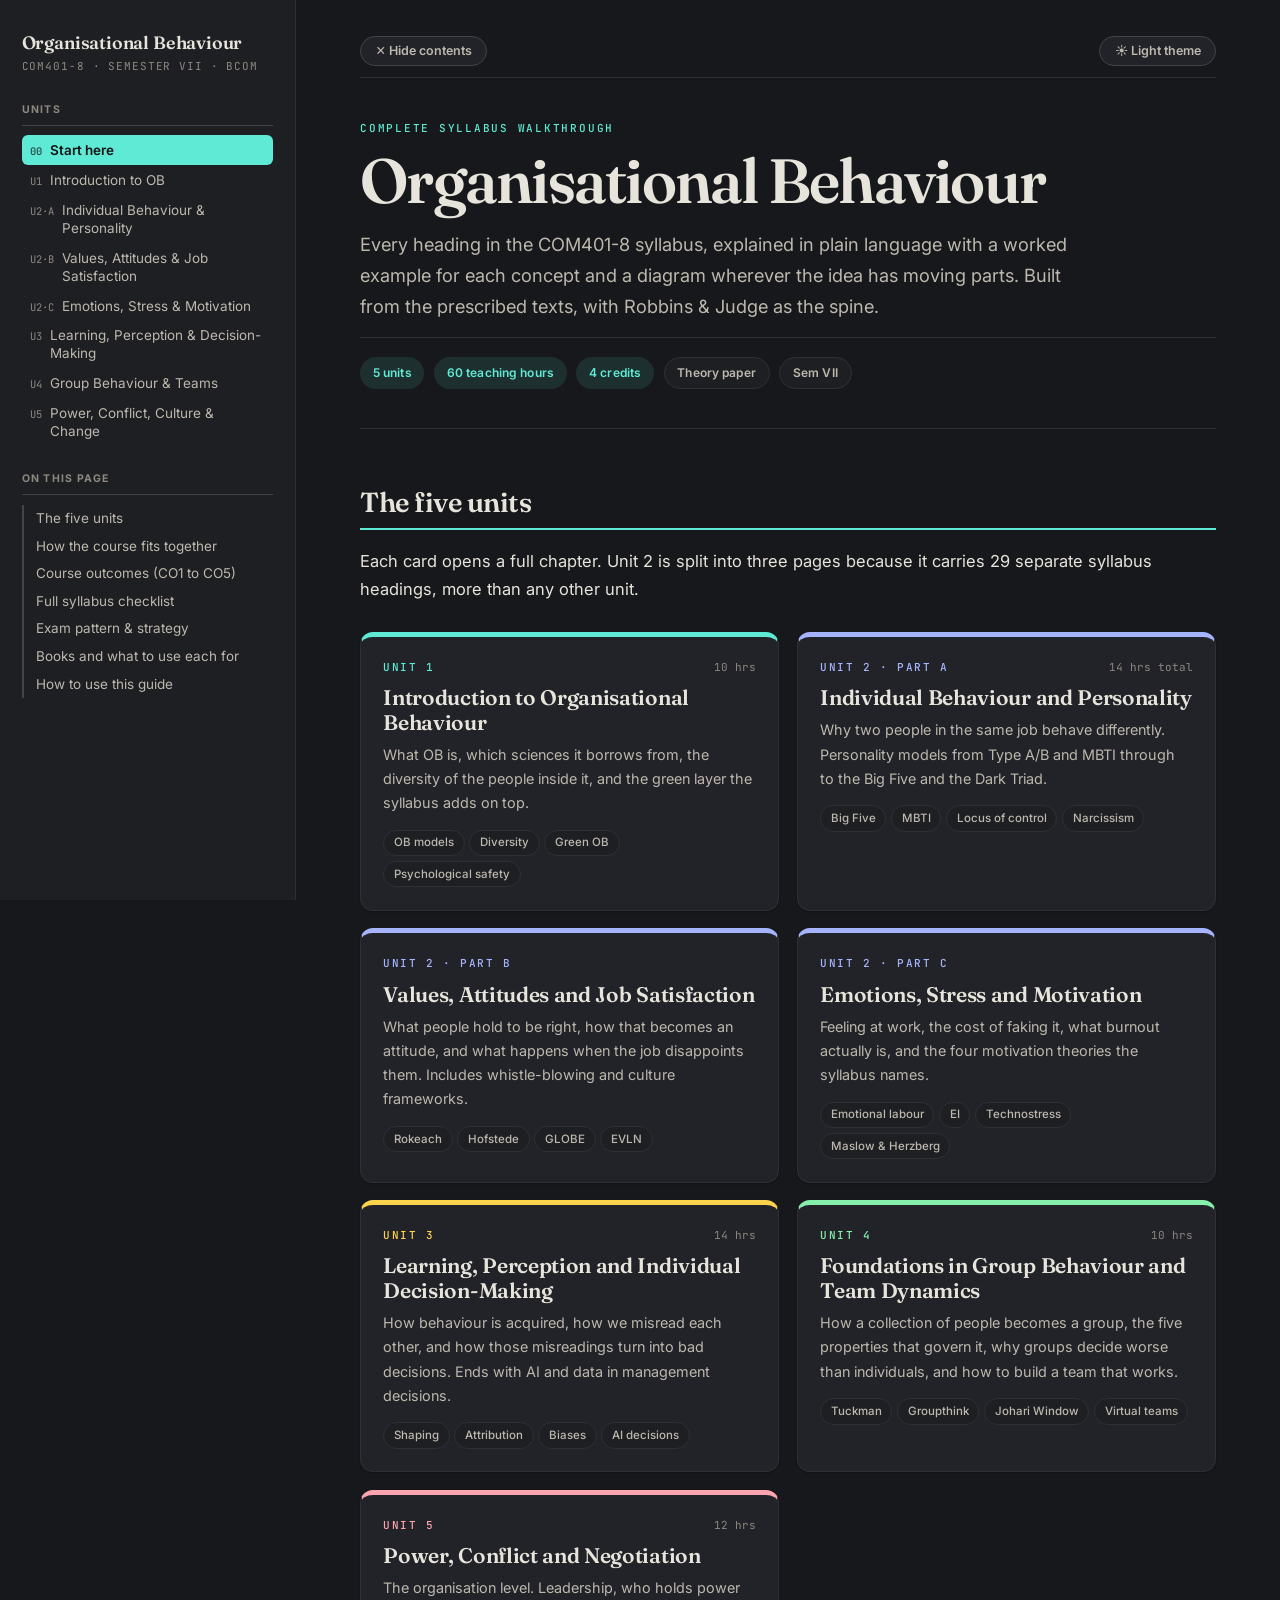
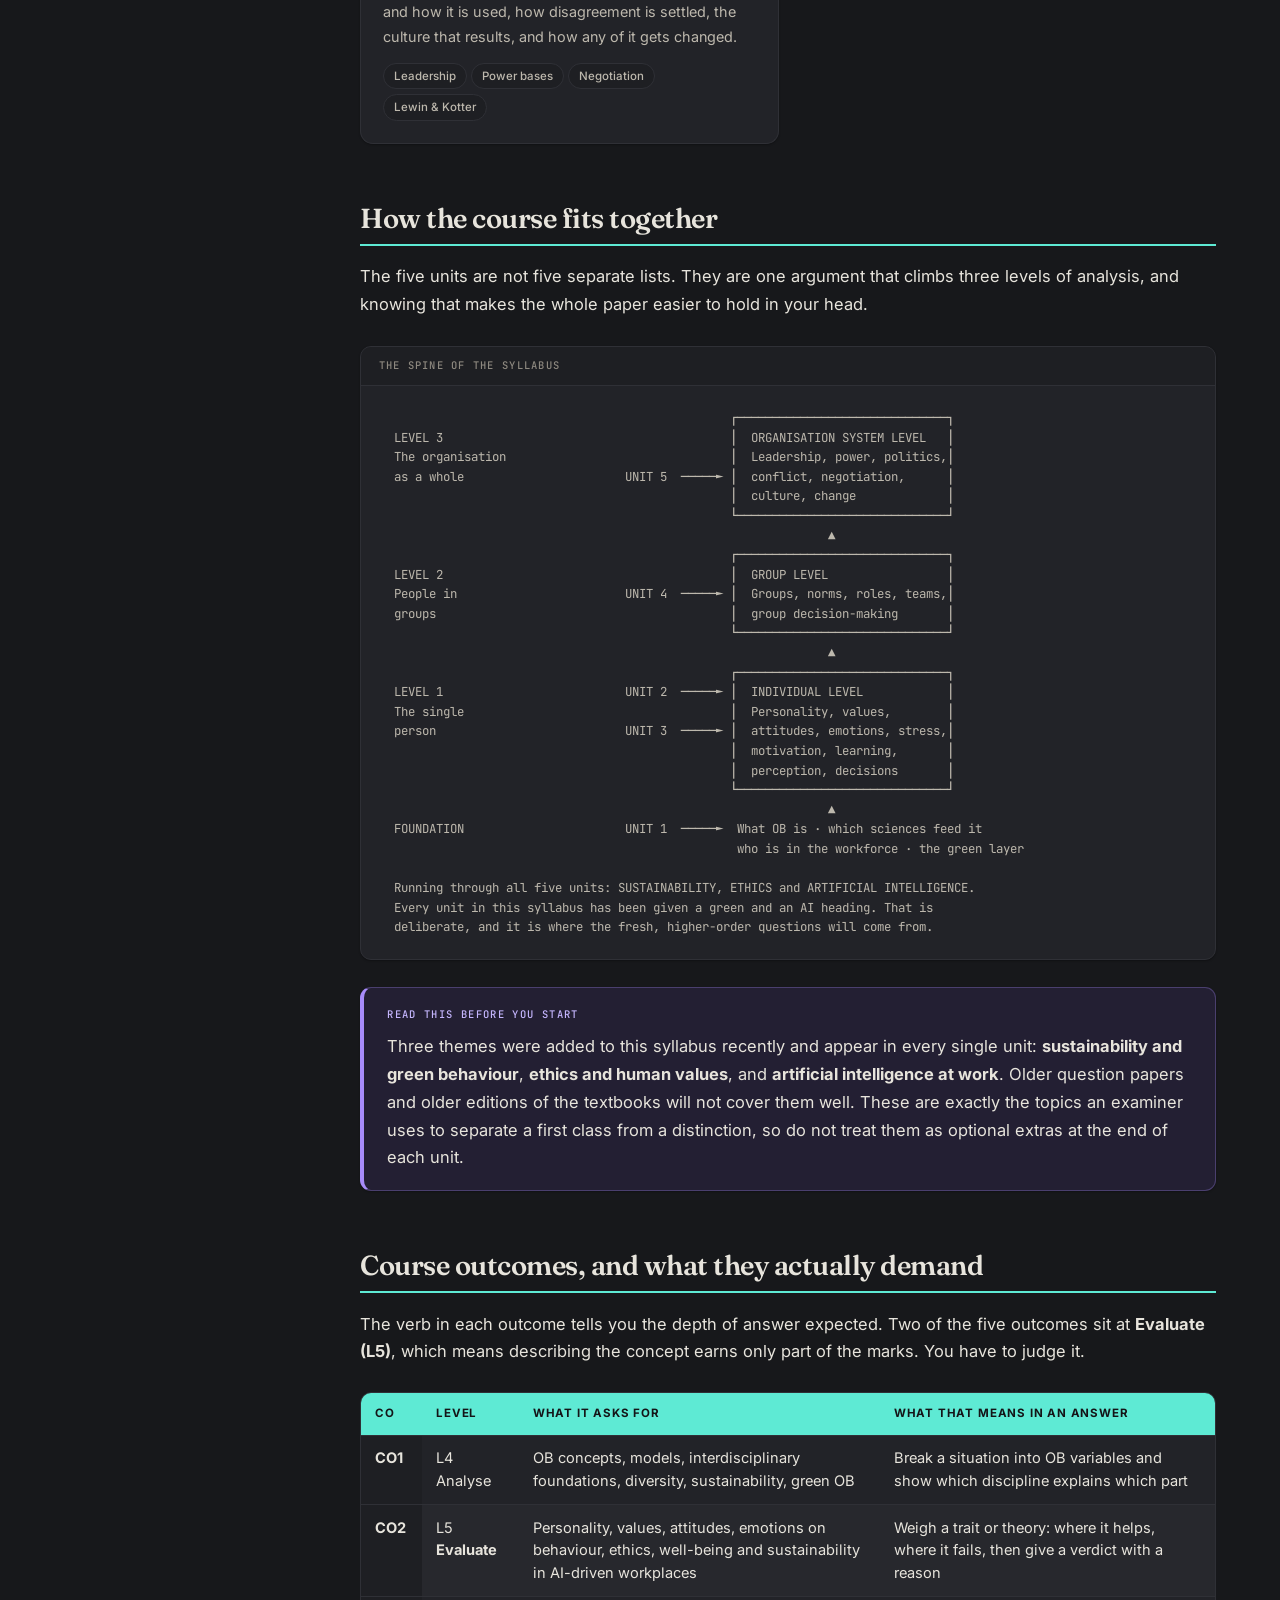
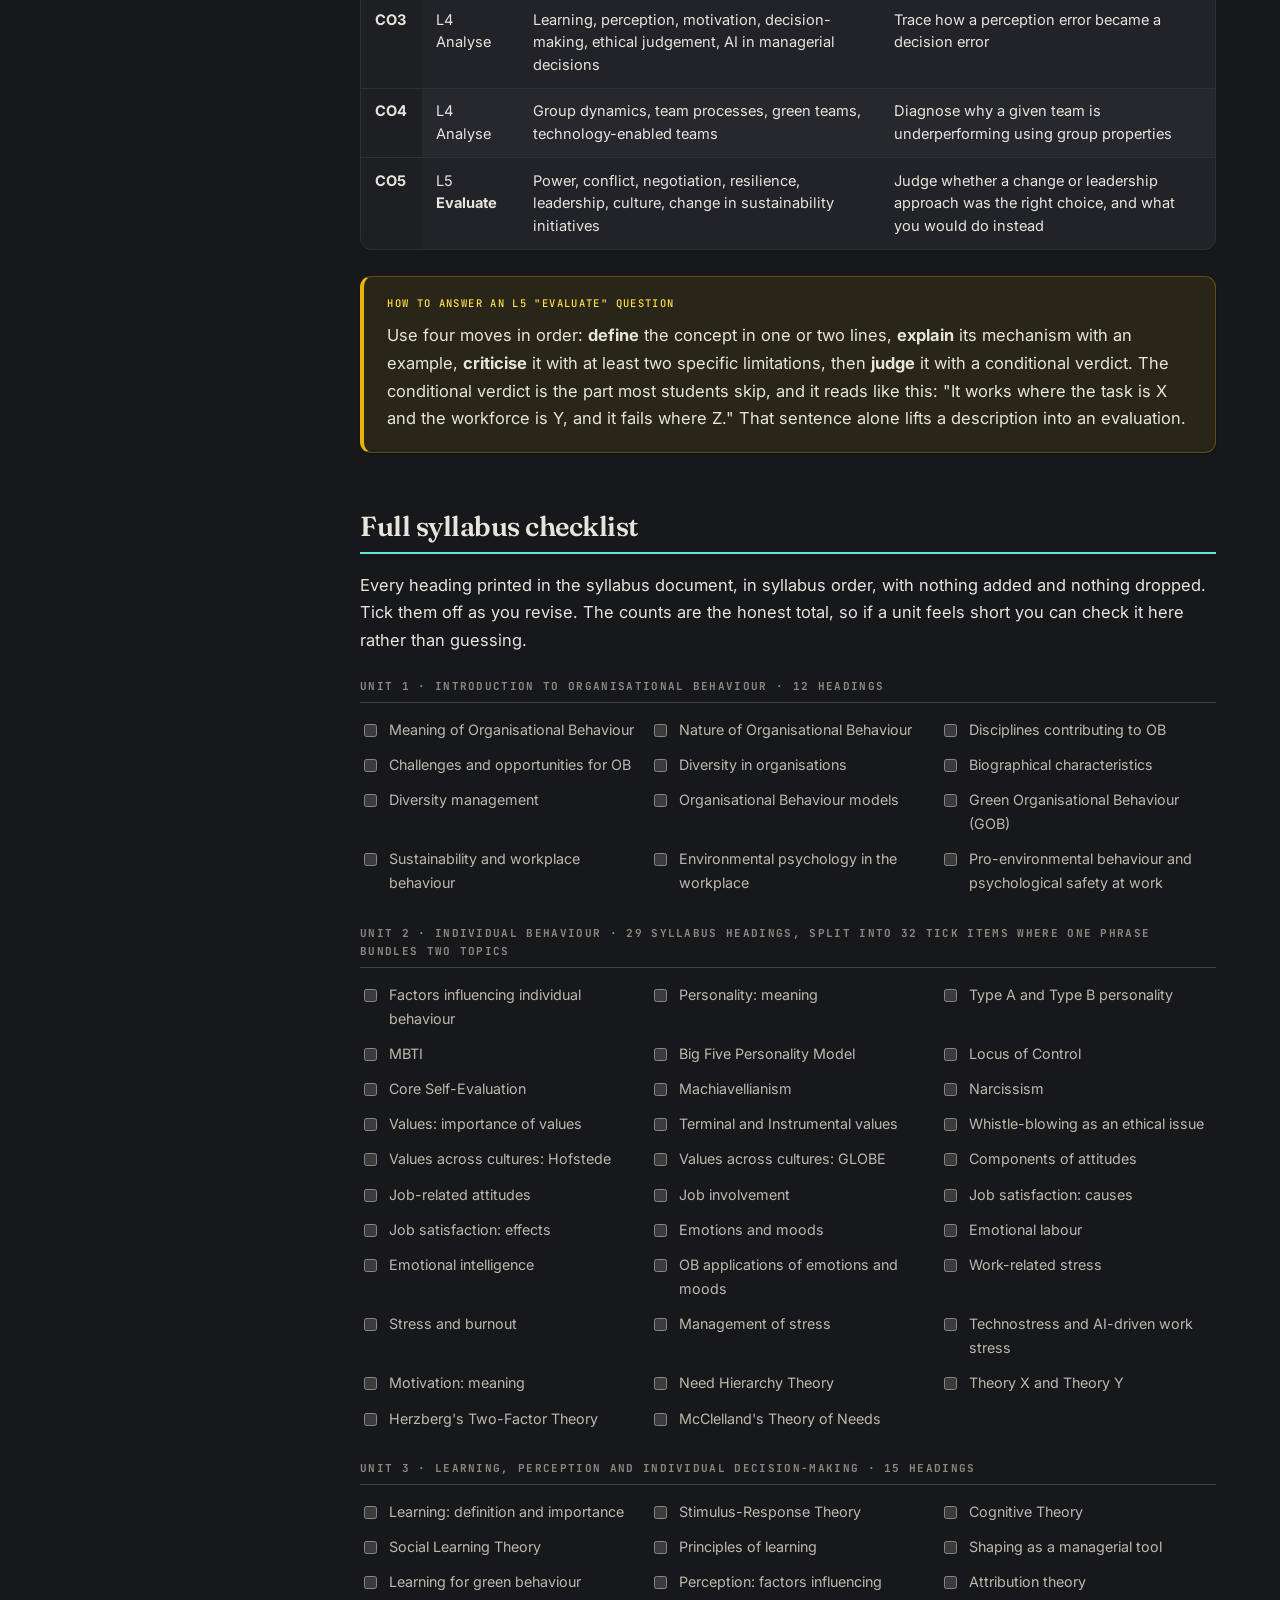
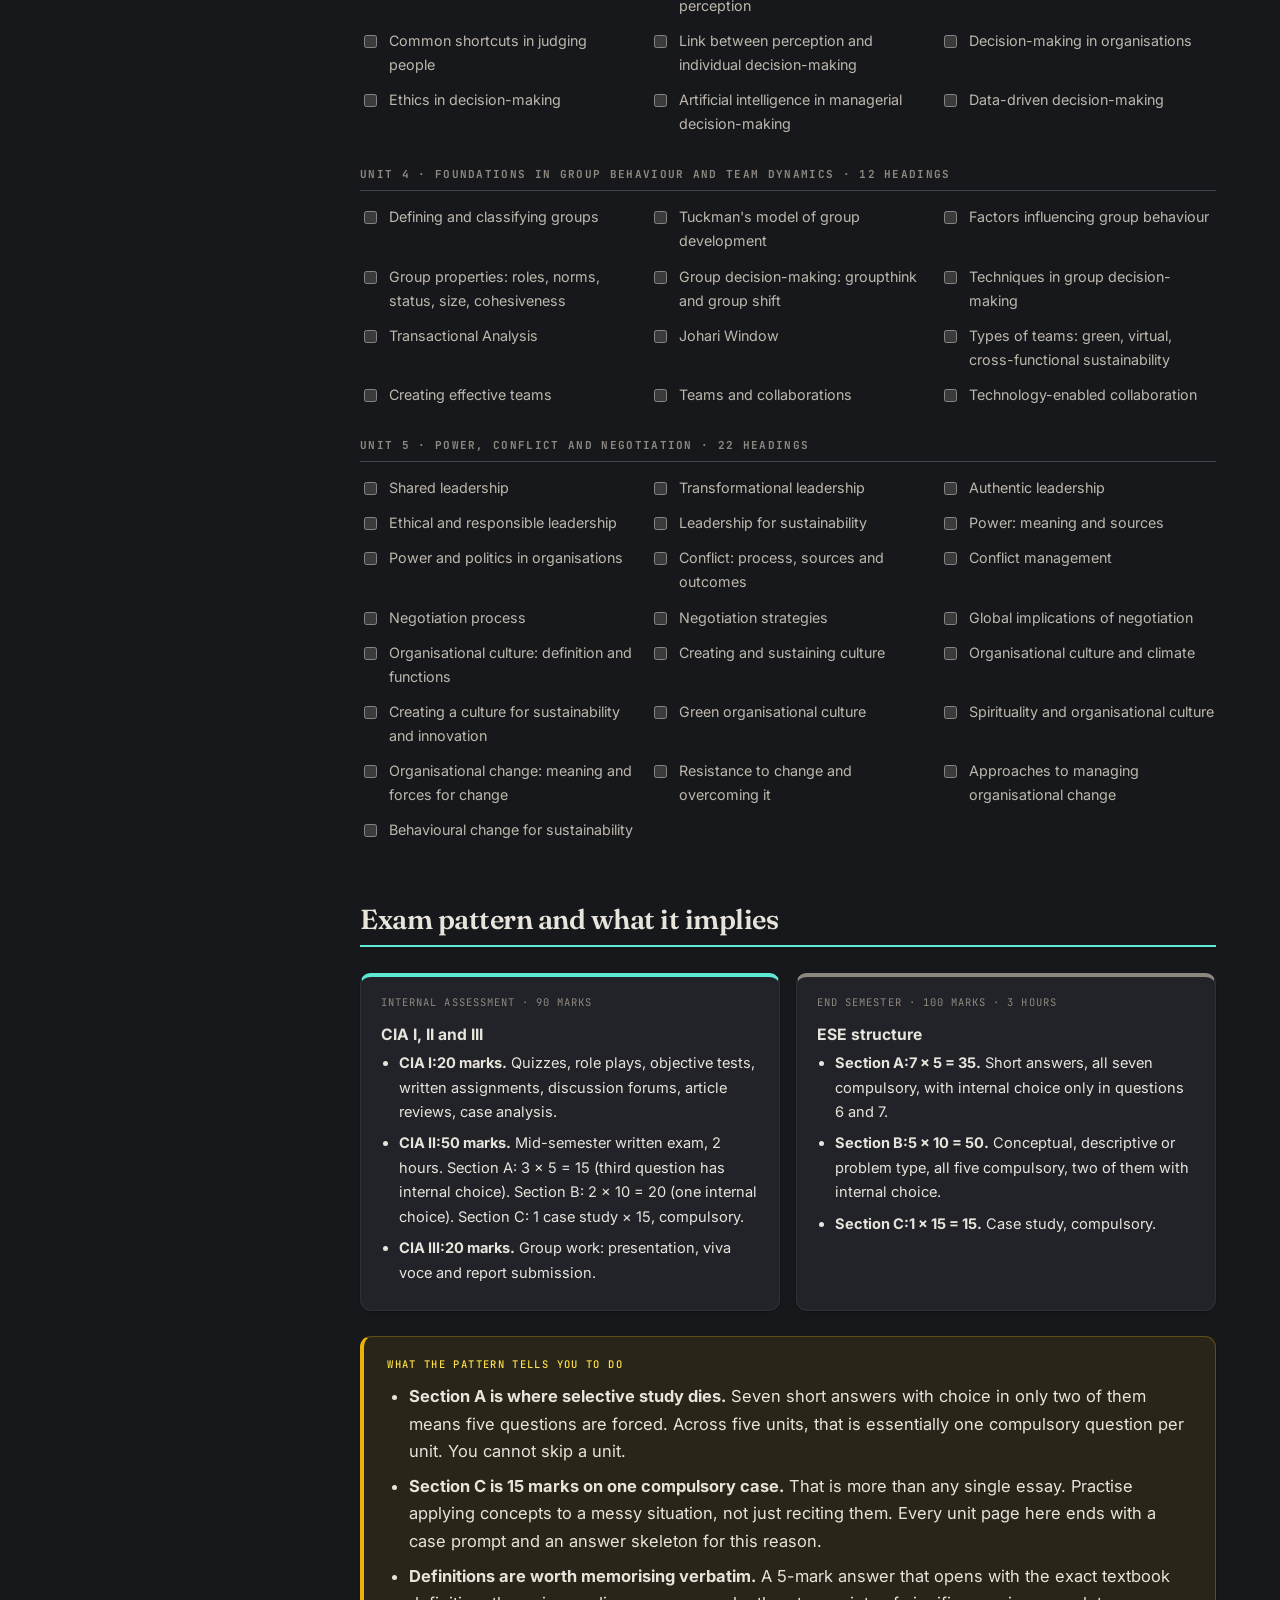
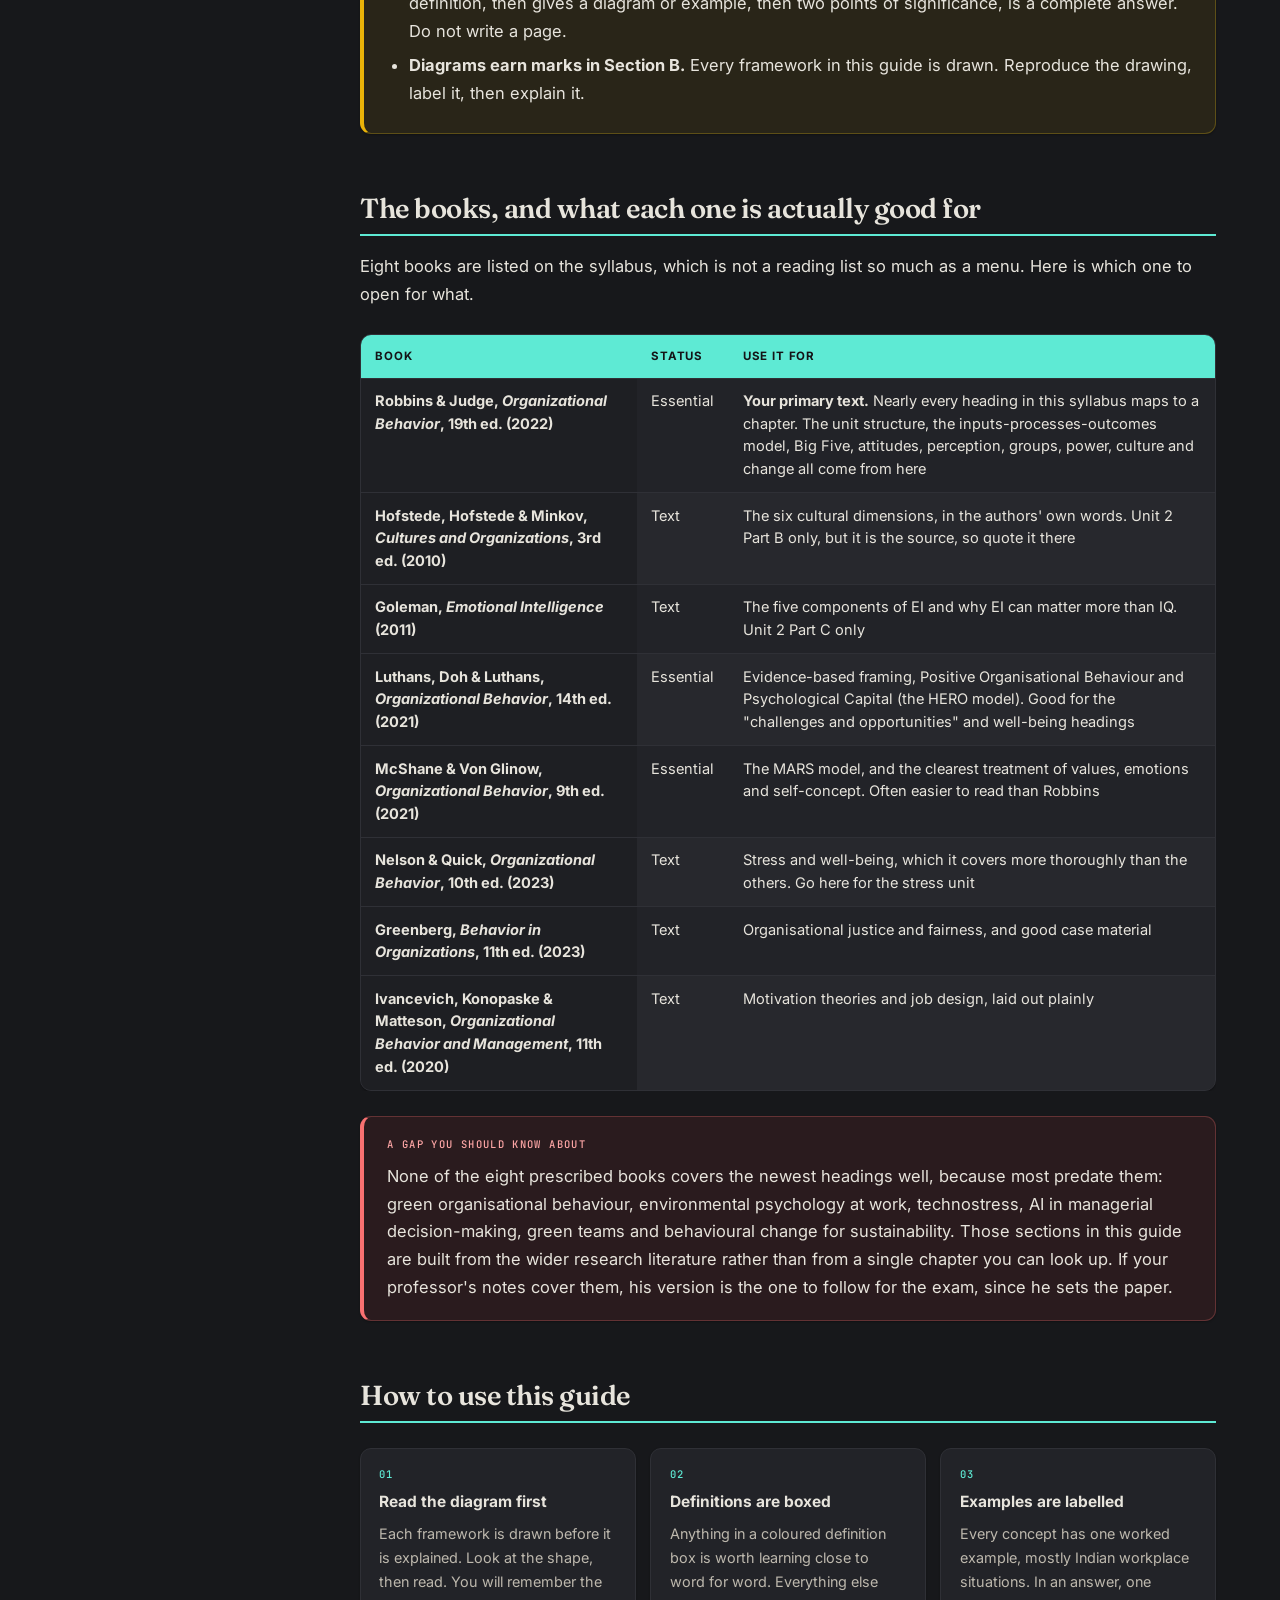
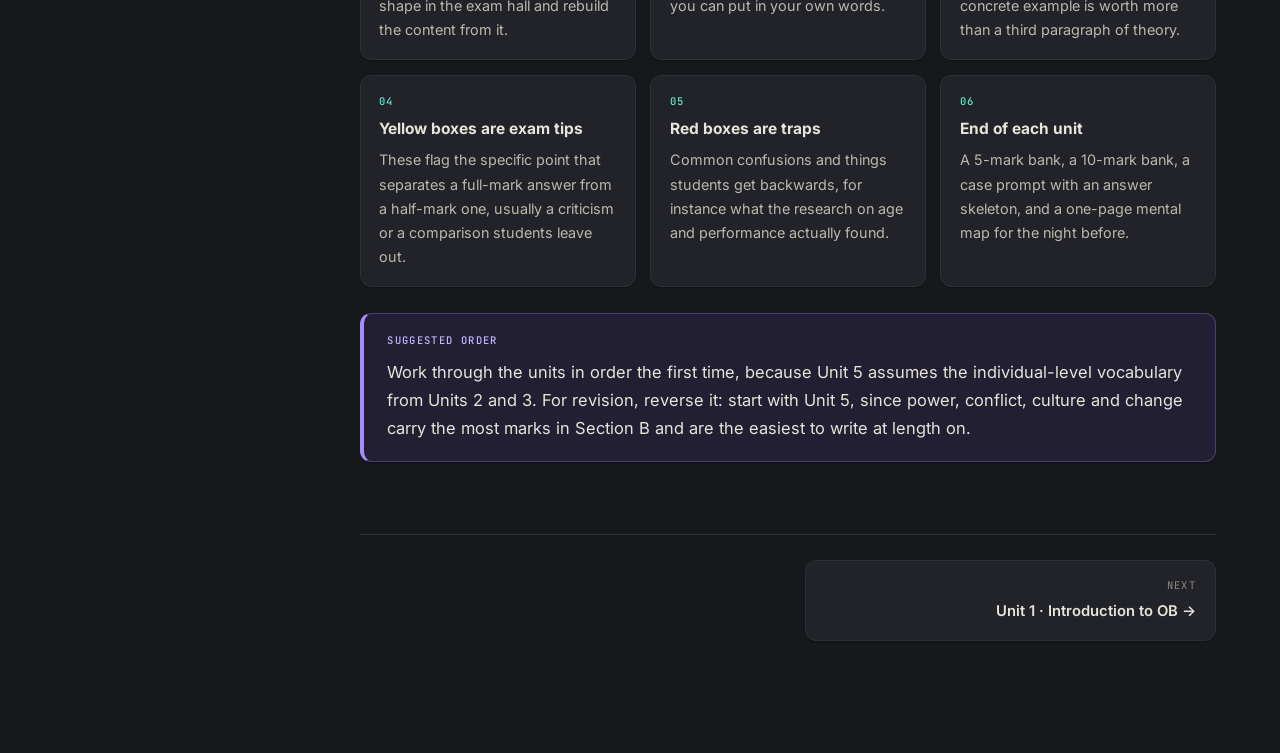
==== commit 5ed6d0de: "Add reading tools and dark theme - Hide/show sidebar button - Mark as done button after every sectio" ====
--- a/index.html
+++ b/index.html
@@ -5,6 +5,7 @@
 <meta name="viewport" content="width=device-width, initial-scale=1">
 <title>Organisational Behaviour · COM401-8 · Study Guide</title>
 <link rel="stylesheet" href="assets/style.css">
+<script src="assets/study.js"></script>
 </head>
 <body data-unit="0">
 <div class="shell">
--- a/assets/style.css
+++ b/assets/style.css
@@ -32,6 +32,50 @@
 
   --shadow-sm: 0 1px 2px rgba(28,27,24,.05), 0 1px 8px rgba(28,27,24,.04);
   --shadow-md: 0 2px 4px rgba(28,27,24,.05), 0 8px 28px rgba(28,27,24,.07);
+
+  --on-accent:    #ffffff;
+  --on-accent-2:  rgba(255,255,255,.8);
+  --hover:        rgba(0,0,0,.045);
+  --zebra:        rgba(0,0,0,.016);
+
+  --eg-line:   #0284c7;  --eg-label:   #0369a1;
+  --exam-bg:   #fefce8;  --exam-rule:  #fde68a;  --exam-line: #ca8a04;  --exam-label: #a16207;
+  --warn-bg:   #fef4f4;  --warn-rule:  #fecaca;  --warn-line: #dc2626;  --warn-label: #b91c1c;
+  --key-bg:    #faf7ff;  --key-rule:   #e9d8fd;  --key-line:  #7c3aed;  --key-label:  #6d28d9;
+  --done:      #15803d;  --done-soft:  #e8f5ec;
+}
+
+/* dark theme: warm charcoal rather than pure black, lighter accents for contrast */
+html[data-theme="dark"] {
+  color-scheme: dark;
+  --bg:          #17181b;
+  --bg-soft:     #1e1f23;
+  --surface:     #222328;
+  --ink:         #e7e4dc;
+  --ink-soft:    #bdb8ad;
+  --ink-faint:   #8d887f;
+  --rule:        #2f3036;
+  --rule-strong: #43444b;
+
+  --u1:  #5eead4;  --u1-soft: rgba(94,234,212,.11);
+  --u2:  #a5b4fc;  --u2-soft: rgba(165,180,252,.12);
+  --u3:  #fcd34d;  --u3-soft: rgba(252,211,77,.10);
+  --u4:  #86efac;  --u4-soft: rgba(134,239,172,.10);
+  --u5:  #fda4af;  --u5-soft: rgba(253,164,175,.11);
+
+  --shadow-sm: 0 1px 2px rgba(0,0,0,.3);
+  --shadow-md: 0 2px 4px rgba(0,0,0,.3), 0 8px 28px rgba(0,0,0,.35);
+
+  --on-accent:   #141417;
+  --on-accent-2: rgba(20,20,23,.7);
+  --hover:       rgba(255,255,255,.05);
+  --zebra:       rgba(255,255,255,.025);
+
+  --eg-line:   #38bdf8;  --eg-label:   #7dd3fc;
+  --exam-bg:   rgba(234,179,8,.09);   --exam-rule: rgba(250,204,21,.25);  --exam-line: #eab308;  --exam-label: #fde047;
+  --warn-bg:   rgba(239,68,68,.09);   --warn-rule: rgba(248,113,113,.28); --warn-line: #f87171;  --warn-label: #fca5a5;
+  --key-bg:    rgba(139,92,246,.11);  --key-rule:  rgba(167,139,250,.3);  --key-line:  #a78bfa;  --key-label:  #c4b5fd;
+  --done:      #86efac;  --done-soft: rgba(134,239,172,.10);
 }
 
 body[data-unit="1"] { --accent: var(--u1); --accent-soft: var(--u1-soft); }
@@ -42,7 +86,7 @@
 
 * { box-sizing: border-box; }
 
-html { scroll-behavior: smooth; scroll-padding-top: 1.5rem; }
+html { scroll-behavior: smooth; scroll-padding-top: 4.2rem; }
 
 body {
   margin: 0;
@@ -127,9 +171,9 @@
   color: var(--ink-soft);
   line-height: 1.35;
 }
-.side-unit:hover { background: rgba(0,0,0,.045); color: var(--ink); }
-.side-unit.current { background: var(--accent); color: #fff; font-weight: 600; }
-.side-unit.current .su-n { color: rgba(255,255,255,.8); }
+.side-unit:hover { background: var(--hover); color: var(--ink); }
+.side-unit.current { background: var(--accent); color: var(--on-accent); font-weight: 600; }
+.side-unit.current .su-n { color: var(--on-accent-2); }
 .su-n {
   font-family: var(--mono);
   font-size: 10.5px;
@@ -148,7 +192,7 @@
   border-left: 2px solid var(--rule-strong);
   line-height: 1.38;
 }
-.side-toc a:hover { color: var(--accent); border-left-color: var(--accent); background: rgba(0,0,0,.03); }
+.side-toc a:hover { color: var(--accent); border-left-color: var(--accent); background: var(--hover); }
 .side-toc .sub a { padding-left: 1.5rem; font-size: 12.5px; color: var(--ink-faint); }
 
 /* ---------- unit masthead ---------- */
@@ -222,7 +266,7 @@
   margin: 3.6rem 0 1.1rem;
   padding-bottom: .6rem;
   border-bottom: 2px solid var(--accent);
-  scroll-margin-top: 1.5rem;
+  scroll-margin-top: 4.2rem;
 }
 h2.sec .num {
   font-family: var(--mono);
@@ -241,7 +285,7 @@
   letter-spacing: -.005em;
   margin: 2.2rem 0 .7rem;
   color: var(--ink);
-  scroll-margin-top: 1.5rem;
+  scroll-margin-top: 4.2rem;
 }
 h4 {
   font-size: .96rem;
@@ -303,20 +347,20 @@
 }
 
 /* example */
-.box.eg { border-left-color: #0284c7; }
-.box.eg .box-label { color: #0369a1; }
+.box.eg { border-left-color: var(--eg-line); }
+.box.eg .box-label { color: var(--eg-label); }
 
 /* exam tip */
-.box.exam { border-left-color: #ca8a04; background: #fefce8; border-color: #fde68a; }
-.box.exam .box-label { color: #a16207; }
+.box.exam { border-color: var(--exam-rule); border-left-color: var(--exam-line); background: var(--exam-bg); }
+.box.exam .box-label { color: var(--exam-label); }
 
 /* caution / common mistake */
-.box.warn { border-left-color: #dc2626; background: #fef4f4; border-color: #fecaca; }
-.box.warn .box-label { color: #b91c1c; }
+.box.warn { border-color: var(--warn-rule); border-left-color: var(--warn-line); background: var(--warn-bg); }
+.box.warn .box-label { color: var(--warn-label); }
 
 /* key takeaway */
-.box.key { border-left-color: #7c3aed; background: #faf7ff; border-color: #e9d8fd; }
-.box.key .box-label { color: #6d28d9; }
+.box.key { border-color: var(--key-rule); border-left-color: var(--key-line); background: var(--key-bg); }
+.box.key .box-label { color: var(--key-label); }
 
 /* ---------- diagram panel ---------- */
 
@@ -367,7 +411,7 @@
 }
 thead th {
   background: var(--accent);
-  color: #fff;
+  color: var(--on-accent);
   font-size: 11.5px;
   font-weight: 700;
   letter-spacing: .07em;
@@ -384,7 +428,7 @@
   line-height: 1.55;
 }
 tbody th { font-weight: 700; color: var(--ink); background: var(--bg-soft); }
-tbody tr:nth-child(even) td { background: rgba(0,0,0,.016); }
+tbody tr:nth-child(even) td { background: var(--zebra); }
 table code { font-size: 12.5px; }
 
 /* ---------- compare cards (two-column contrast) ---------- */
@@ -639,6 +683,89 @@
 .cl-grid input { margin-top: .38rem; accent-color: var(--accent); flex-shrink: 0; }
 .cl-grid label:hover { color: var(--ink); }
 
+/* ---------- reading tools (assets/study.js) ---------- */
+
+body, .sidebar, .box, table, .card, .cmp, figure.dia, .masthead { transition: background-color .2s ease, border-color .2s ease; }
+
+/* hidden sidebar: the reading column takes the full width, centred */
+html.nav-hidden .shell { grid-template-columns: minmax(0, 1fr); }
+html.nav-hidden .sidebar { display: none; }
+html.nav-hidden .wrap { margin: 0 auto; }
+
+.study-bar {
+  position: sticky;
+  top: 0;
+  z-index: 20;
+  display: flex;
+  align-items: center;
+  gap: .5rem;
+  max-width: 900px;
+  margin: -1.6rem 0 1.6rem;
+  padding: .65rem 0;
+  background: var(--bg);
+  border-bottom: 1px solid var(--rule);
+}
+html.nav-hidden .study-bar { margin-left: auto; margin-right: auto; }
+.sb-progress {
+  margin-left: auto;
+  font-family: var(--mono);
+  font-size: 11.5px;
+  letter-spacing: .04em;
+  color: var(--ink-faint);
+  padding: 0 .3rem;
+}
+.sb-btn {
+  font: 600 12.5px/1 var(--sans);
+  color: var(--ink-soft);
+  background: var(--surface);
+  border: 1px solid var(--rule-strong);
+  border-radius: 100px;
+  padding: .5rem .9rem;
+  cursor: pointer;
+  white-space: nowrap;
+}
+.sb-btn:hover { color: var(--ink); border-color: var(--accent); }
+.sb-btn.on { background: var(--accent); border-color: var(--accent); color: var(--on-accent); }
+
+/* done button at the foot of every section */
+.done-bar {
+  display: flex;
+  justify-content: flex-end;
+  margin: 2rem 0 0;
+  padding-top: .9rem;
+  border-top: 1px dashed var(--rule-strong);
+}
+.done-btn {
+  font: 600 13px/1 var(--sans);
+  color: var(--accent);
+  background: var(--surface);
+  border: 1.5px solid var(--accent);
+  border-radius: 8px;
+  padding: .6rem 1.1rem;
+  cursor: pointer;
+}
+.done-btn:hover { background: var(--accent-soft); }
+.topic.is-done .done-btn { color: var(--done); border-color: var(--done); background: var(--done-soft); }
+.topic.is-done > h2.sec::after,
+.topic.is-done > h3[id]::after {
+  content: '✓ done';
+  margin-left: .7rem;
+  font: 600 11px/1 var(--mono);
+  letter-spacing: .06em;
+  color: var(--done);
+  background: var(--done-soft);
+  border-radius: 100px;
+  padding: .28rem .6rem;
+  vertical-align: .3em;
+}
+.topic.leaving { opacity: .35; transition: opacity .5s ease; }
+
+/* ticked-off entries in the sidebar */
+.side-toc a.toc-done { color: var(--ink-faint); text-decoration: line-through; text-decoration-color: var(--rule-strong); }
+.side-toc a.toc-done::before { content: '✓ '; color: var(--done); text-decoration: none; display: inline-block; margin-right: .15rem; }
+
+.all-done[hidden], .topic[hidden] { display: none; }
+
 /* ---------- responsive ---------- */
 
 @media (max-width: 1080px) {
@@ -663,7 +790,8 @@
 /* ---------- print ---------- */
 
 @media print {
-  .sidebar, .pager { display: none; }
+  .sidebar, .pager, .study-bar, .done-bar { display: none; }
+  .topic.is-done > h2.sec::after, .topic.is-done > h3[id]::after { display: none; }
   .shell { display: block; }
   main { padding: 0; }
   body { background: #fff; font-size: 10.5pt; }
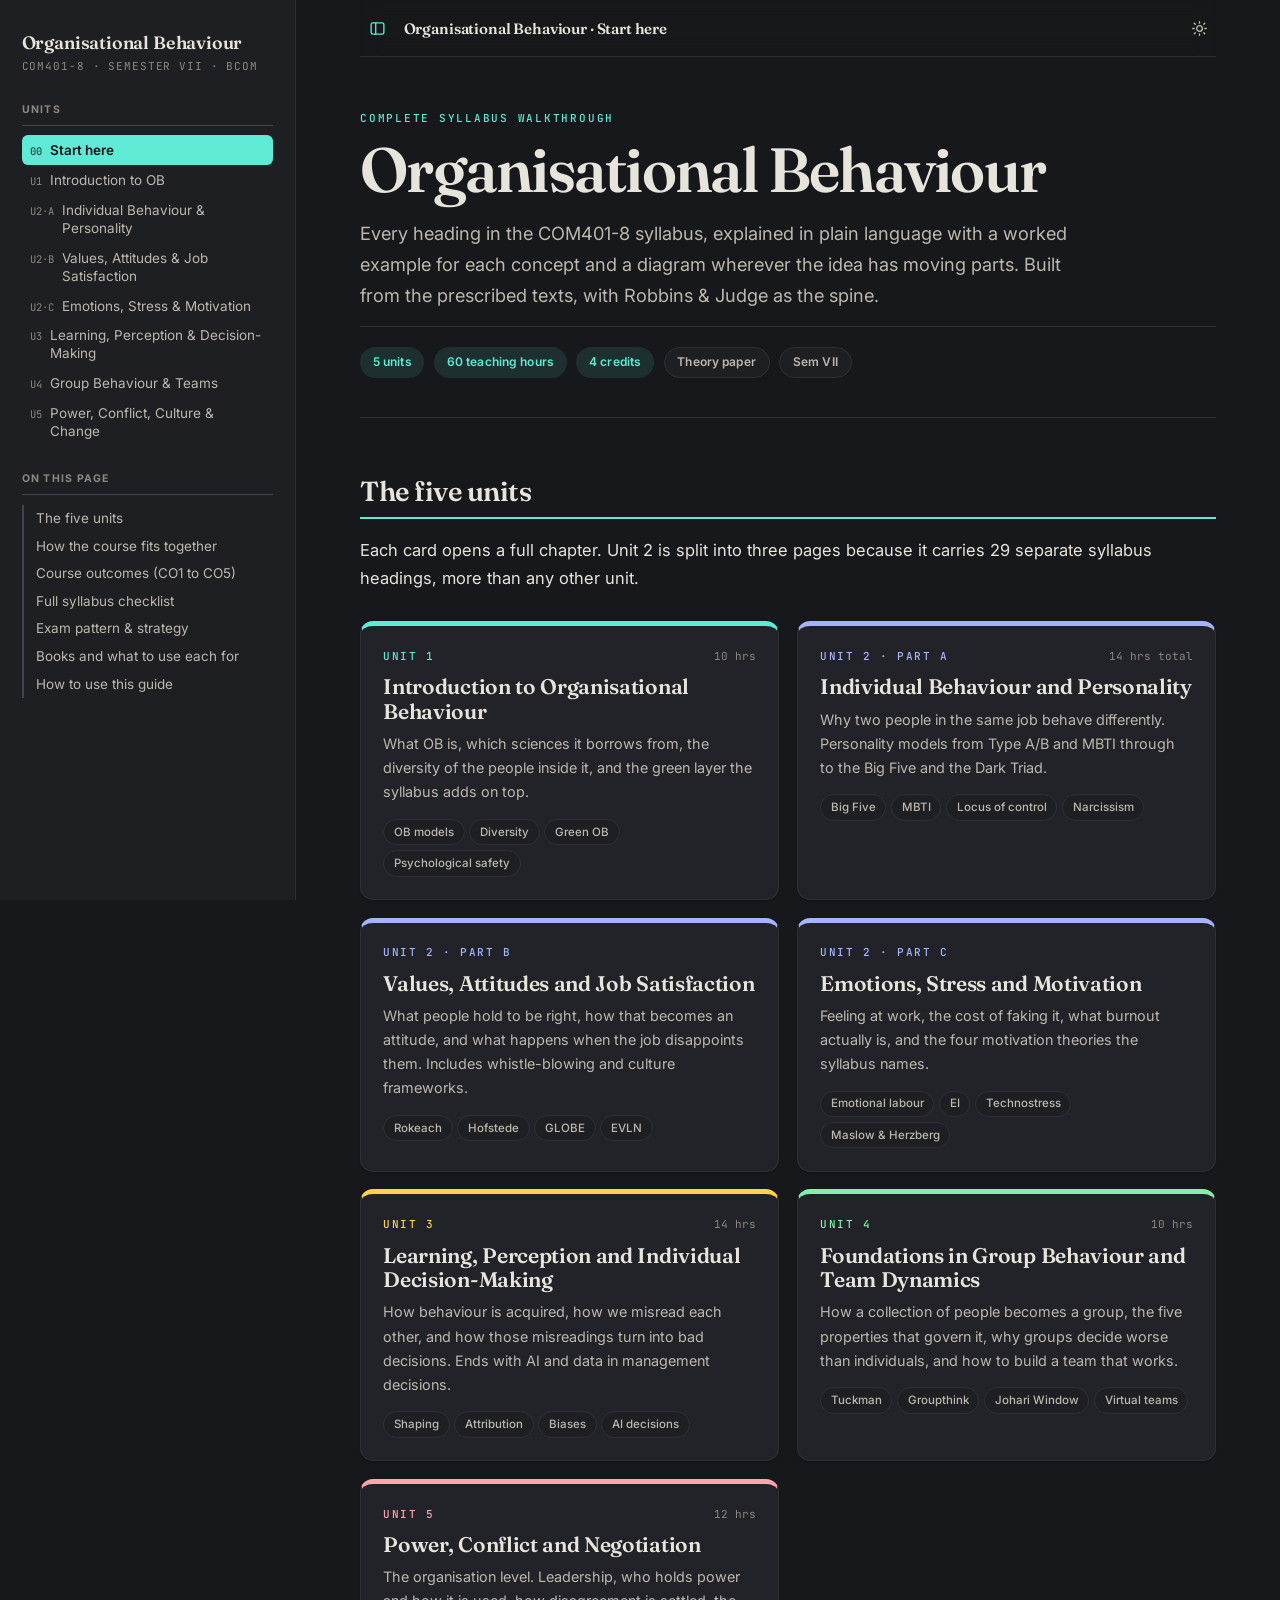
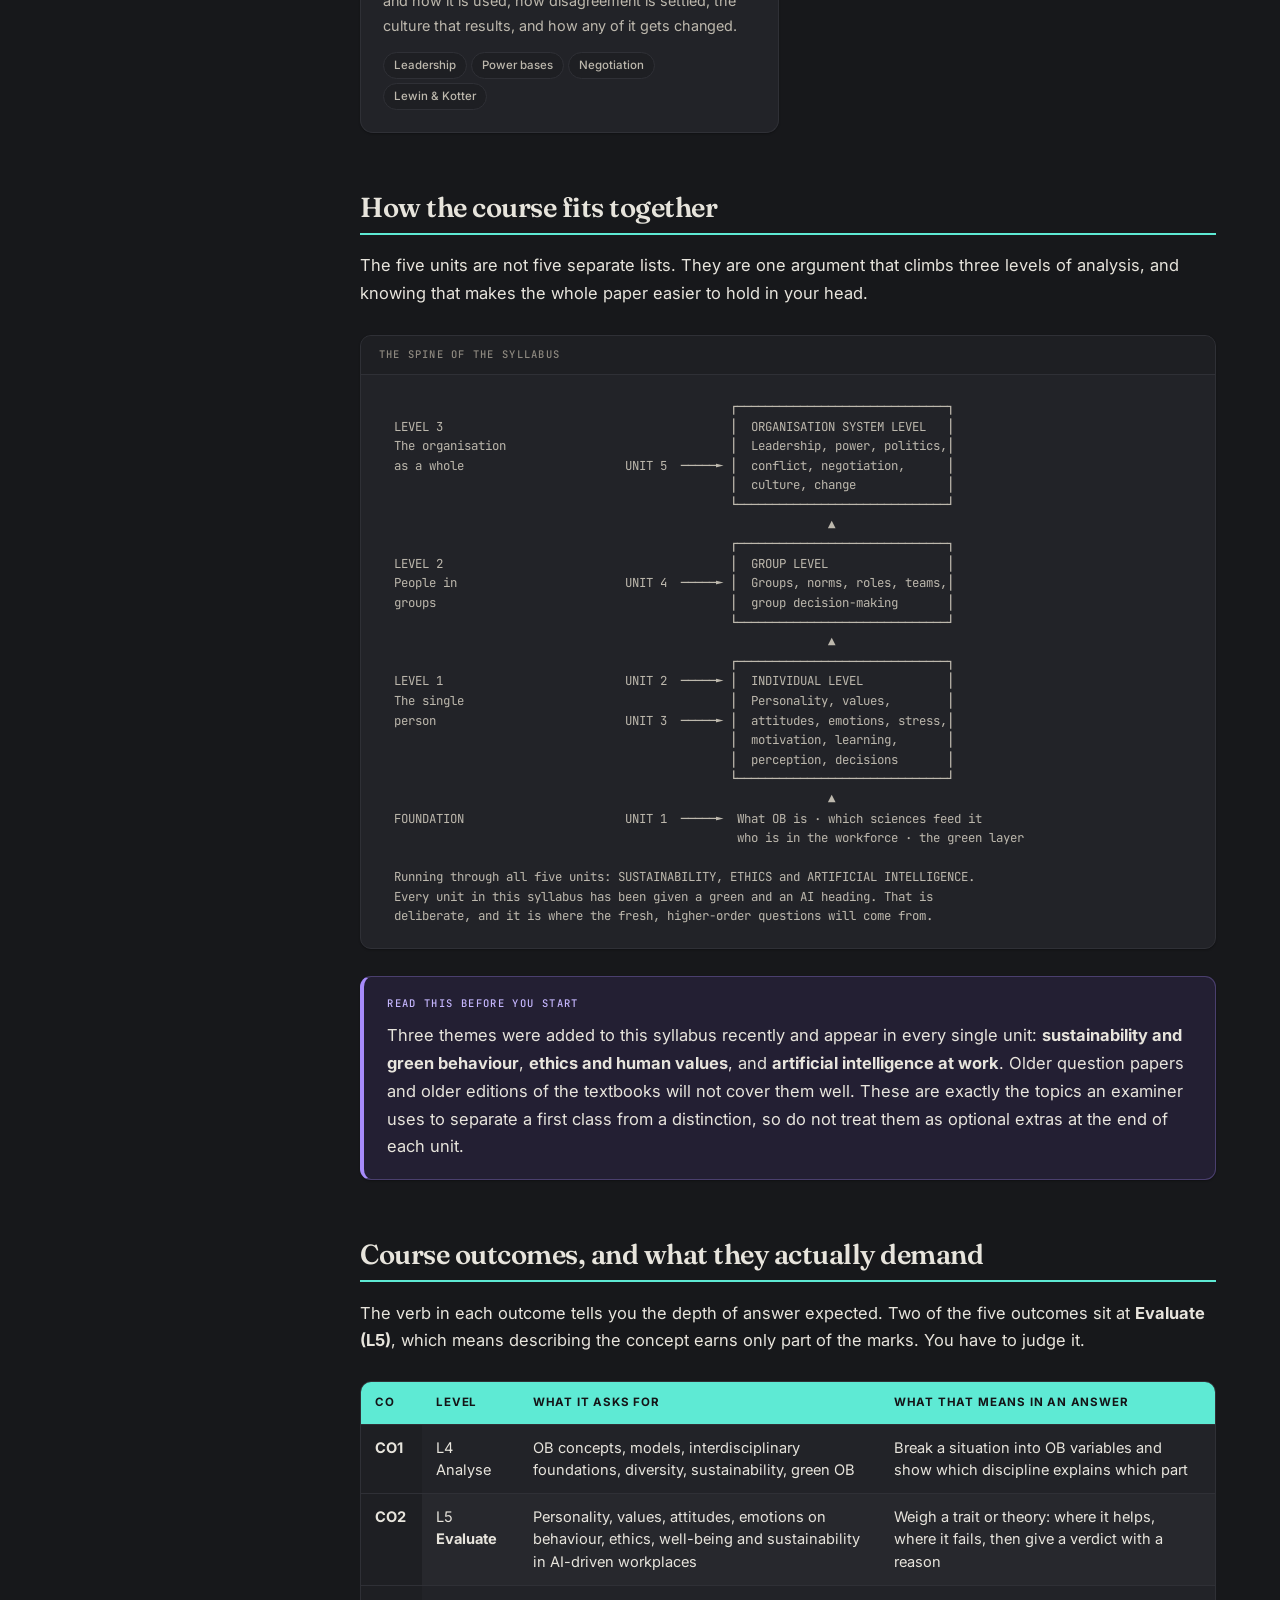
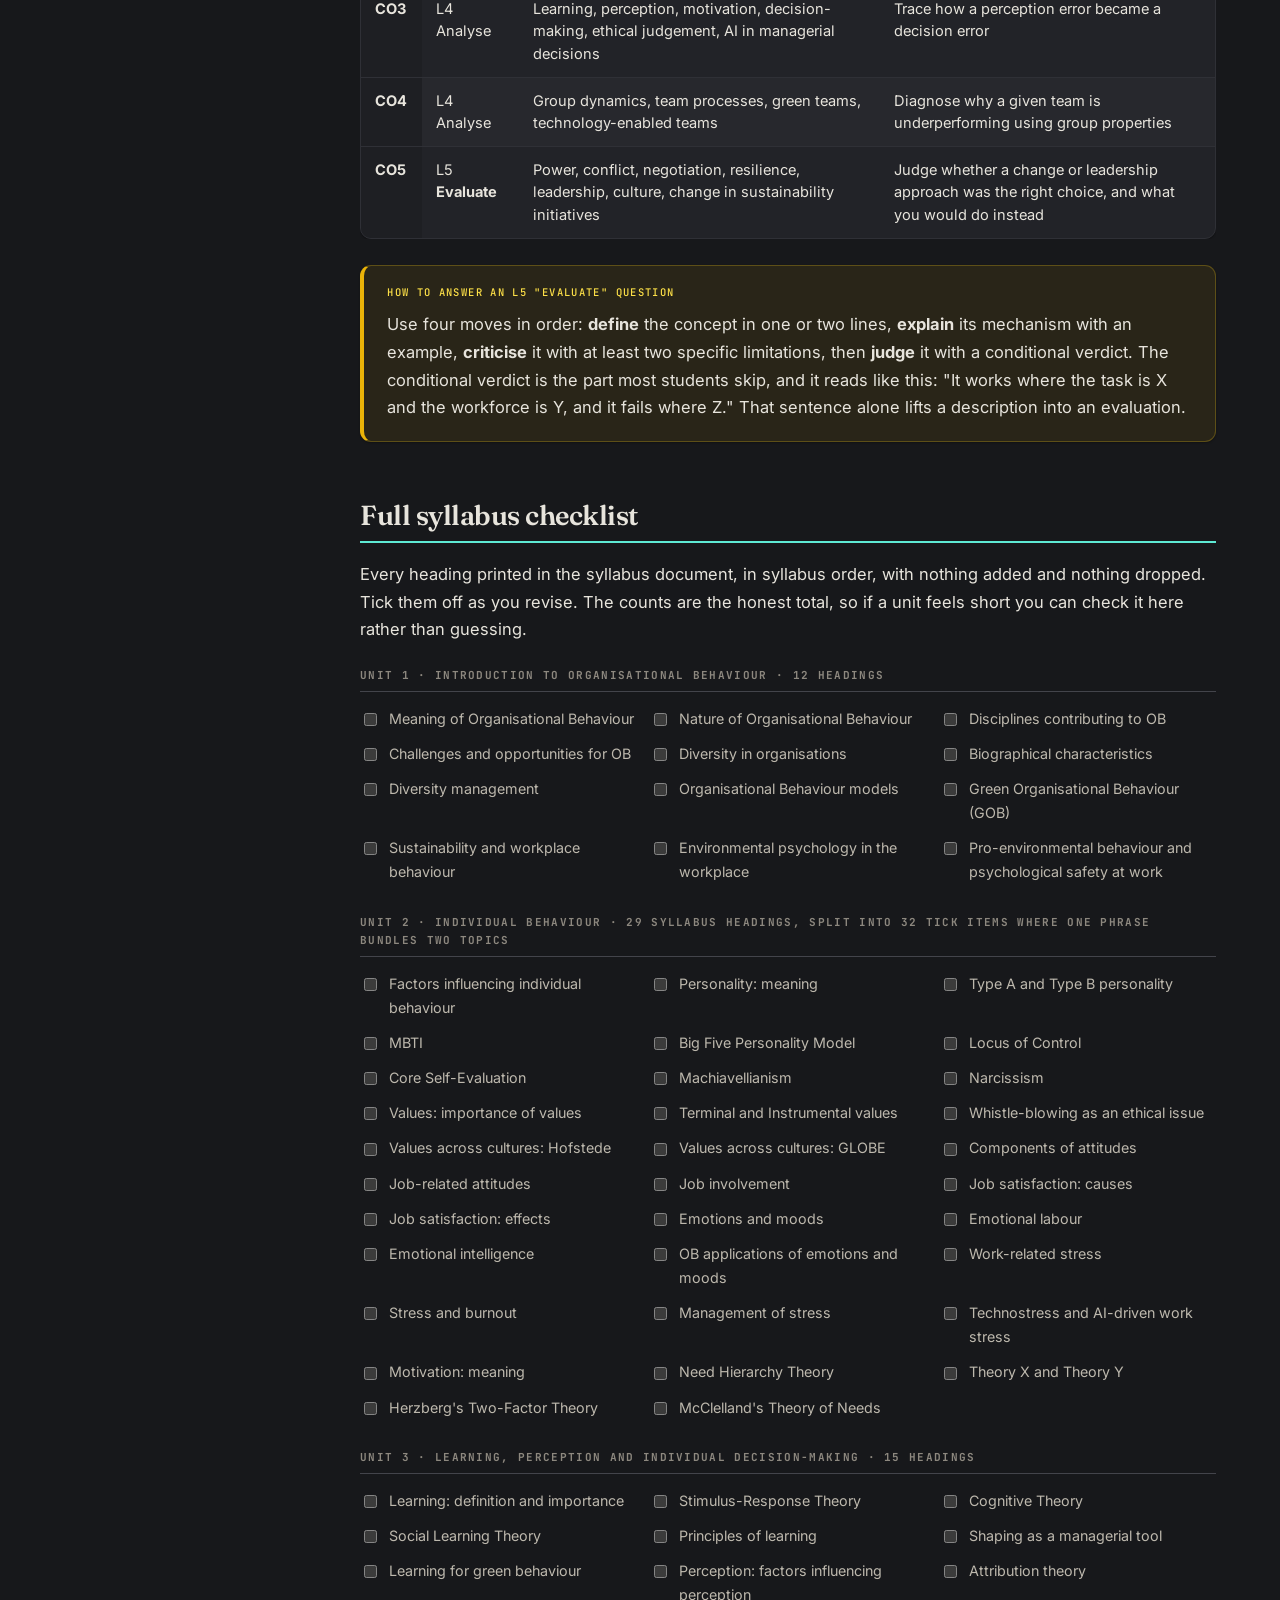
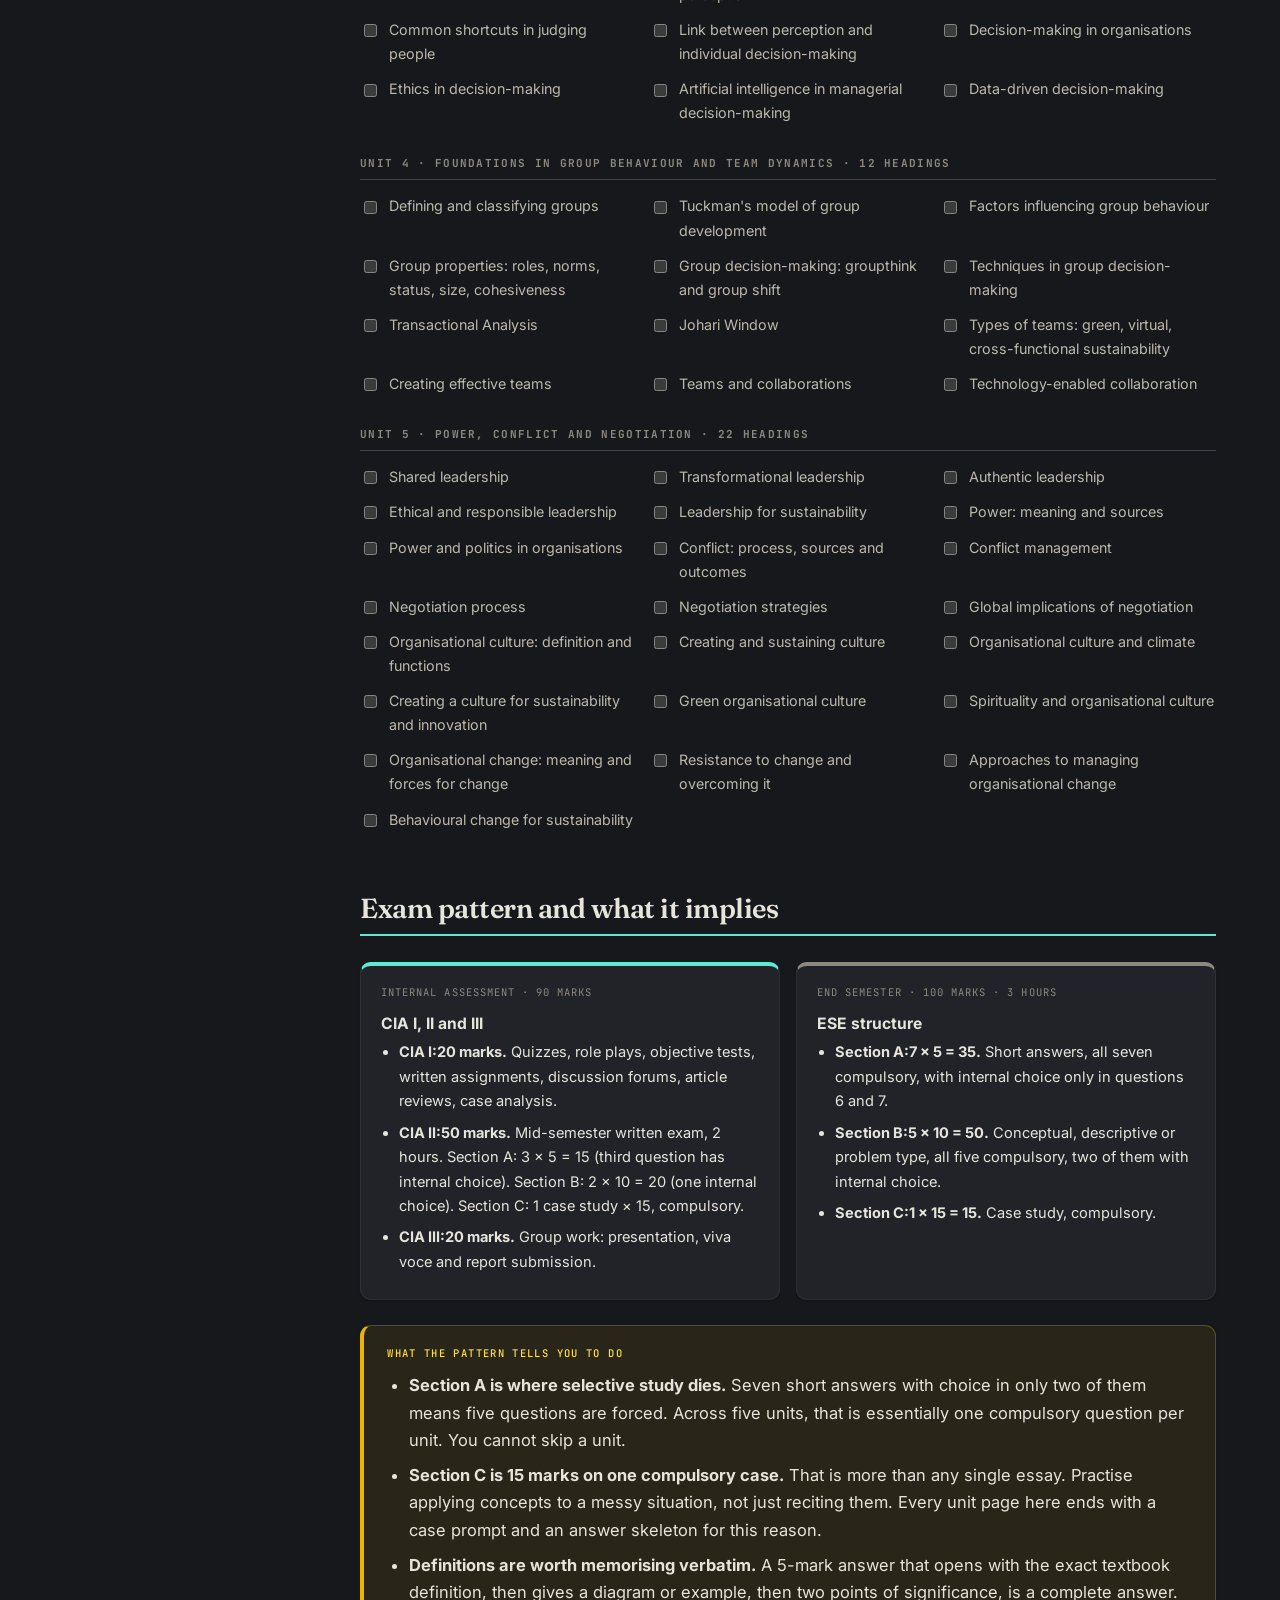
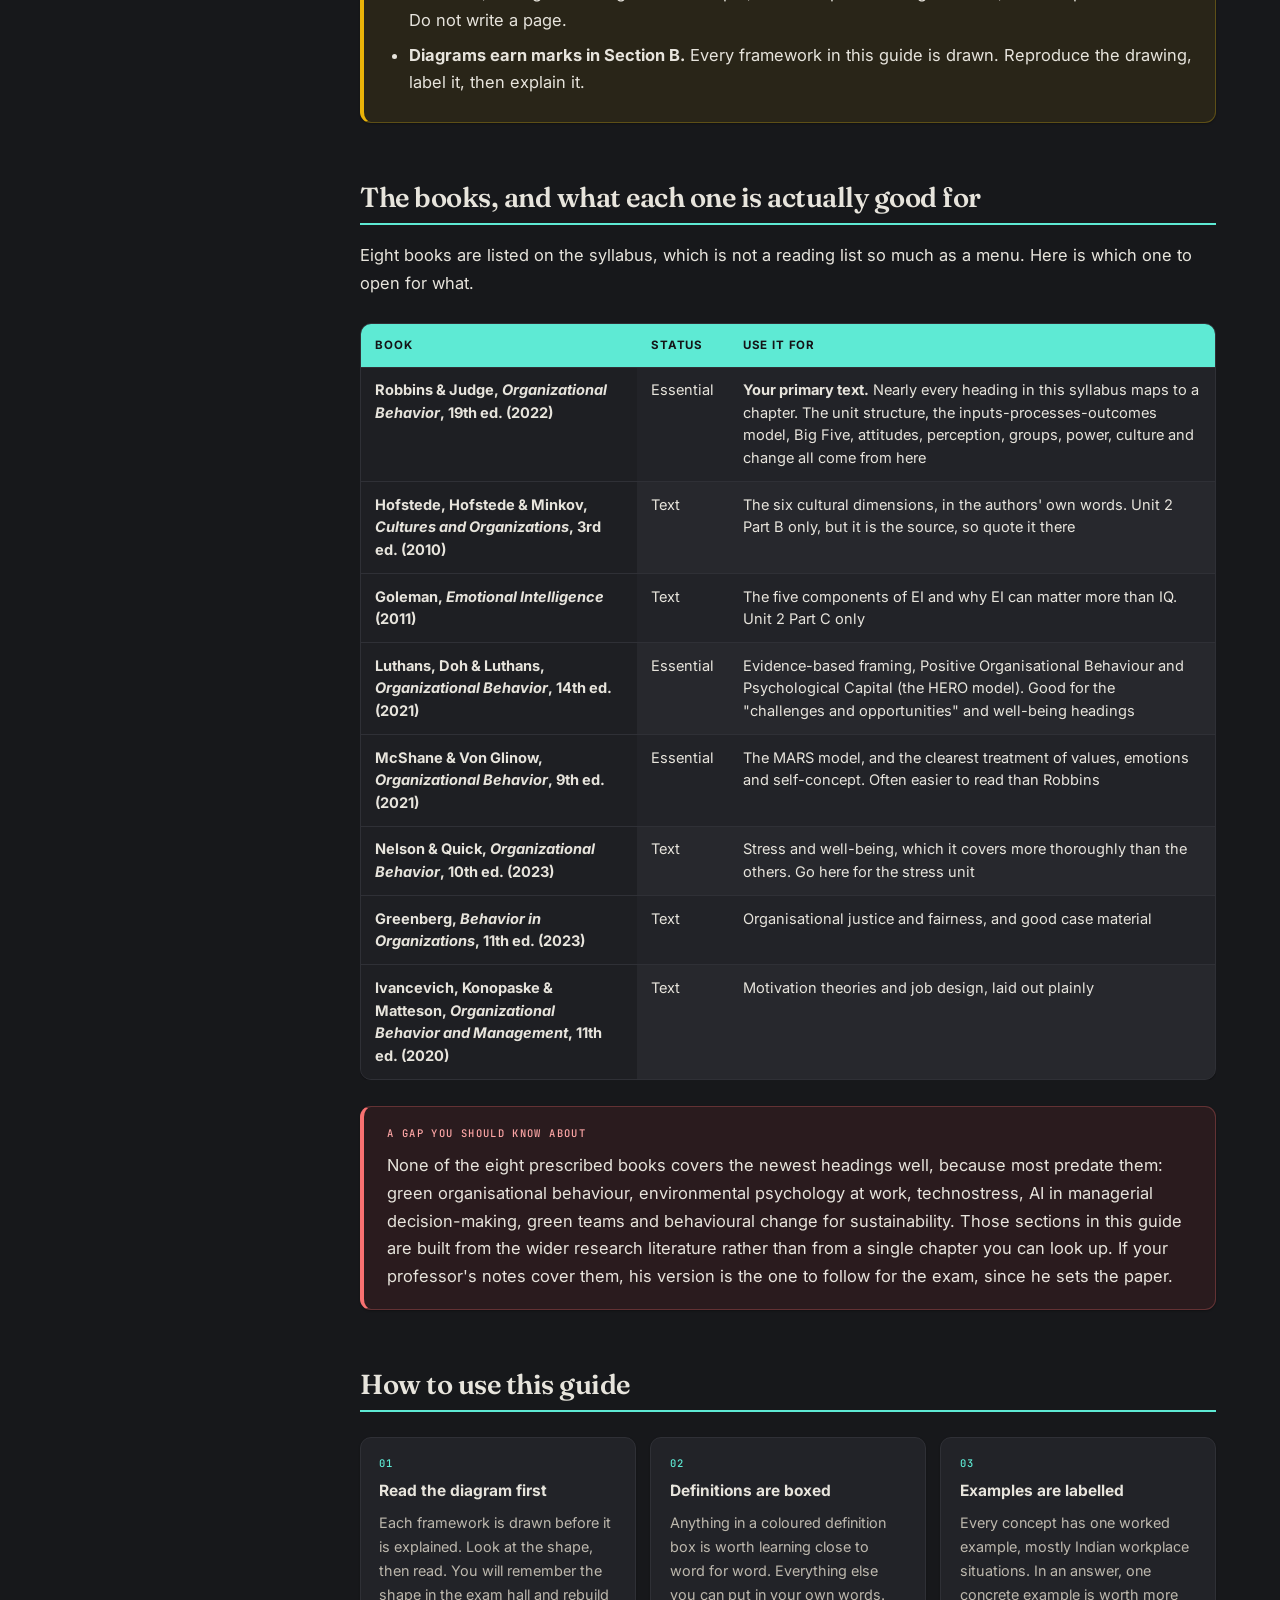
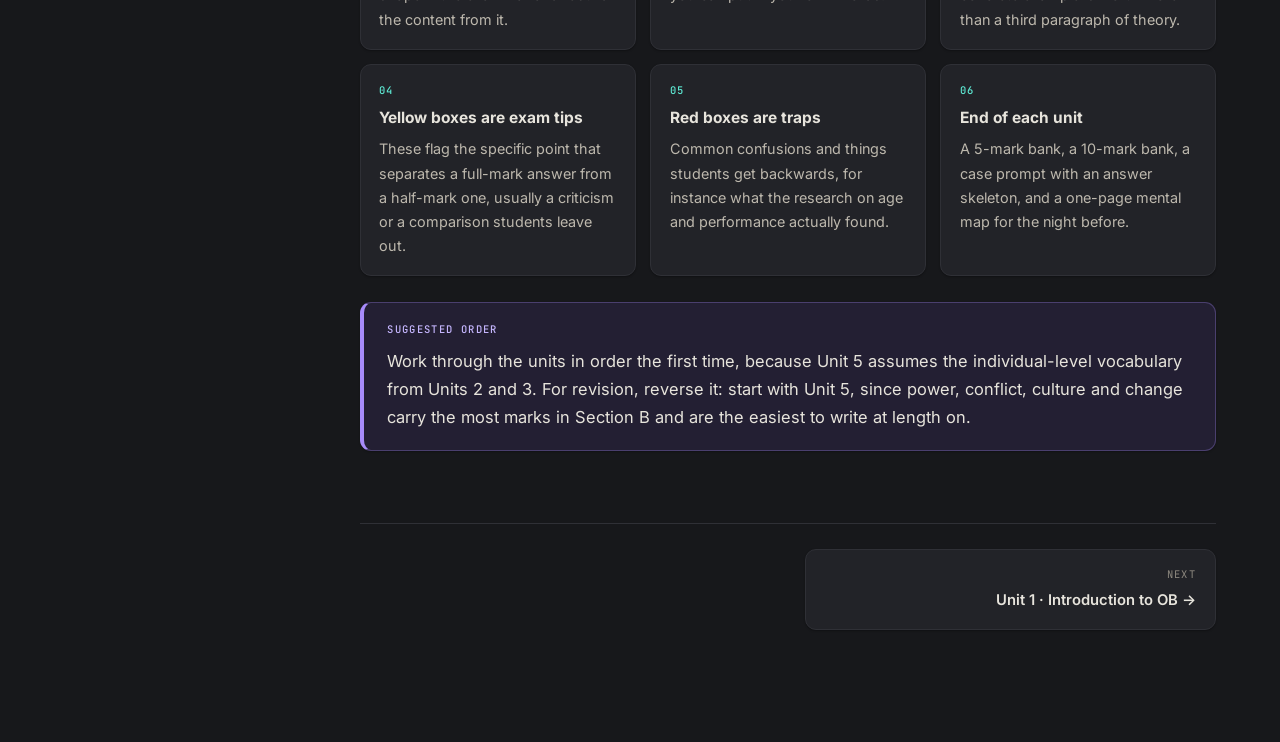
==== commit 98bae762: "Redesign reading toolbar, fix stale cache - Icon buttons (SVG) for contents and theme instead of tex" ====
--- a/index.html
+++ b/index.html
@@ -4,8 +4,8 @@
 <meta charset="utf-8">
 <meta name="viewport" content="width=device-width, initial-scale=1">
 <title>Organisational Behaviour · COM401-8 · Study Guide</title>
-<link rel="stylesheet" href="assets/style.css">
-<script src="assets/study.js"></script>
+<link rel="stylesheet" href="assets/style.css?v=3">
+<script src="assets/study.js?v=3"></script>
 </head>
 <body data-unit="0">
 <div class="shell">
--- a/assets/style.css
+++ b/assets/style.css
@@ -692,77 +692,135 @@
 html.nav-hidden .sidebar { display: none; }
 html.nav-hidden .wrap { margin: 0 auto; }
 
+/* top bar: sits flush with the page, same rules and type as the rest of the site */
 .study-bar {
   position: sticky;
   top: 0;
   z-index: 20;
   display: flex;
   align-items: center;
-  gap: .5rem;
+  gap: .4rem;
   max-width: 900px;
-  margin: -1.6rem 0 1.6rem;
-  padding: .65rem 0;
+  margin: -3.2rem 0 2.2rem;
+  padding: .7rem 0;
   background: var(--bg);
+  background: color-mix(in srgb, var(--bg) 88%, transparent);
+  -webkit-backdrop-filter: blur(10px);
+  backdrop-filter: blur(10px);
   border-bottom: 1px solid var(--rule);
 }
 html.nav-hidden .study-bar { margin-left: auto; margin-right: auto; }
-.sb-progress {
-  margin-left: auto;
-  font-family: var(--mono);
-  font-size: 11.5px;
+
+.sb-icon {
+  display: inline-grid;
+  place-items: center;
+  width: 34px;
+  height: 34px;
+  flex-shrink: 0;
+  color: var(--ink-soft);
+  background: transparent;
+  border: 1px solid transparent;
+  border-radius: 8px;
+  cursor: pointer;
+}
+.sb-icon:hover { color: var(--ink); background: var(--hover); border-color: var(--rule); }
+.sb-icon.on { color: var(--accent); }
+
+.sb-title {
+  min-width: 0;
+  overflow: hidden;
+  white-space: nowrap;
+  text-overflow: ellipsis;
+  font-family: var(--serif);
+  font-size: 15px;
+  font-weight: 600;
+  letter-spacing: -.01em;
+  color: var(--ink);
+  margin-left: .2rem;
+}
+.sb-spacer { flex: 1 1 auto; }
+.sb-count {
+  flex-shrink: 0;
+  font-family: var(--mono);
+  font-size: 11px;
   letter-spacing: .04em;
   color: var(--ink-faint);
-  padding: 0 .3rem;
-}
-.sb-btn {
+  margin-right: .35rem;
+}
+
+/* All / Undone segmented switch */
+.sb-seg {
+  display: inline-flex;
+  flex-shrink: 0;
+  padding: 3px;
+  background: var(--bg-soft);
+  border: 1px solid var(--rule);
+  border-radius: 9px;
+}
+.sb-seg button {
   font: 600 12.5px/1 var(--sans);
-  color: var(--ink-soft);
-  background: var(--surface);
+  color: var(--ink-faint);
+  background: transparent;
+  border: 0;
+  border-radius: 6px;
+  padding: .45rem .8rem;
+  cursor: pointer;
+}
+.sb-seg button:hover { color: var(--ink); }
+.sb-seg button.on { color: var(--ink); background: var(--surface); box-shadow: var(--shadow-sm); }
+
+/* thin progress line along the bottom edge of the bar */
+.sb-meter { position: absolute; left: 0; right: 0; bottom: -1px; height: 2px; }
+.sb-meter > span { display: block; height: 100%; width: 0; background: var(--accent); transition: width .3s ease; }
+
+/* done check at the foot of every section */
+.done-bar { margin: 2.2rem 0 0; }
+.done-btn {
+  display: inline-flex;
+  align-items: center;
+  gap: .65rem;
+  font: 600 13.5px/1.2 var(--sans);
+  color: var(--ink-soft);
+  background: transparent;
   border: 1px solid var(--rule-strong);
-  border-radius: 100px;
-  padding: .5rem .9rem;
+  border-radius: 10px;
+  padding: .6rem 1rem .6rem .7rem;
   cursor: pointer;
-  white-space: nowrap;
-}
-.sb-btn:hover { color: var(--ink); border-color: var(--accent); }
-.sb-btn.on { background: var(--accent); border-color: var(--accent); color: var(--on-accent); }
-
-/* done button at the foot of every section */
-.done-bar {
-  display: flex;
-  justify-content: flex-end;
-  margin: 2rem 0 0;
-  padding-top: .9rem;
-  border-top: 1px dashed var(--rule-strong);
-}
-.done-btn {
-  font: 600 13px/1 var(--sans);
-  color: var(--accent);
-  background: var(--surface);
-  border: 1.5px solid var(--accent);
-  border-radius: 8px;
-  padding: .6rem 1.1rem;
-  cursor: pointer;
-}
-.done-btn:hover { background: var(--accent-soft); }
-.topic.is-done .done-btn { color: var(--done); border-color: var(--done); background: var(--done-soft); }
+  transition: background-color .15s ease, border-color .15s ease, color .15s ease;
+}
+.done-box {
+  display: inline-grid;
+  place-items: center;
+  width: 20px;
+  height: 20px;
+  border: 1.75px solid var(--rule-strong);
+  border-radius: 6px;
+  color: transparent;
+  transition: inherit;
+}
+.done-btn:hover { color: var(--ink); border-color: var(--accent); }
+.done-btn:hover .done-box { border-color: var(--accent); }
+.topic.is-done .done-btn { color: var(--done); background: var(--done-soft); border-color: transparent; }
+.topic.is-done .done-box { background: var(--done); border-color: var(--done); color: var(--on-accent); }
+
 .topic.is-done > h2.sec::after,
 .topic.is-done > h3[id]::after {
-  content: '✓ done';
+  content: 'Done';
   margin-left: .7rem;
-  font: 600 11px/1 var(--mono);
-  letter-spacing: .06em;
+  font: 600 11px/1 var(--sans);
+  letter-spacing: .04em;
+  text-transform: uppercase;
   color: var(--done);
   background: var(--done-soft);
   border-radius: 100px;
-  padding: .28rem .6rem;
+  padding: .3rem .6rem;
   vertical-align: .3em;
 }
 .topic.leaving { opacity: .35; transition: opacity .5s ease; }
 
 /* ticked-off entries in the sidebar */
 .side-toc a.toc-done { color: var(--ink-faint); text-decoration: line-through; text-decoration-color: var(--rule-strong); }
-.side-toc a.toc-done::before { content: '✓ '; color: var(--done); text-decoration: none; display: inline-block; margin-right: .15rem; }
+.side-toc a.toc-done { border-left-color: var(--done); }
 
 .all-done[hidden], .topic[hidden] { display: none; }
 
@@ -777,10 +835,14 @@
     border-bottom: 1px solid var(--rule);
   }
   main { padding: 2.2rem 1.5rem 5rem; }
+  .study-bar { margin-top: -2.2rem; }
 }
 @media (max-width: 560px) {
   body { font-size: 16px; }
   main { padding: 1.6rem 1.1rem 4rem; }
+  .study-bar { margin-top: -1.6rem; }
+  .sb-count { display: none; }
+  .sb-title { font-size: 14px; }
   .masthead { padding: 1.5rem 1.3rem; }
   figure.dia pre { font-size: 10.6px; }
   .pager { flex-direction: column; }
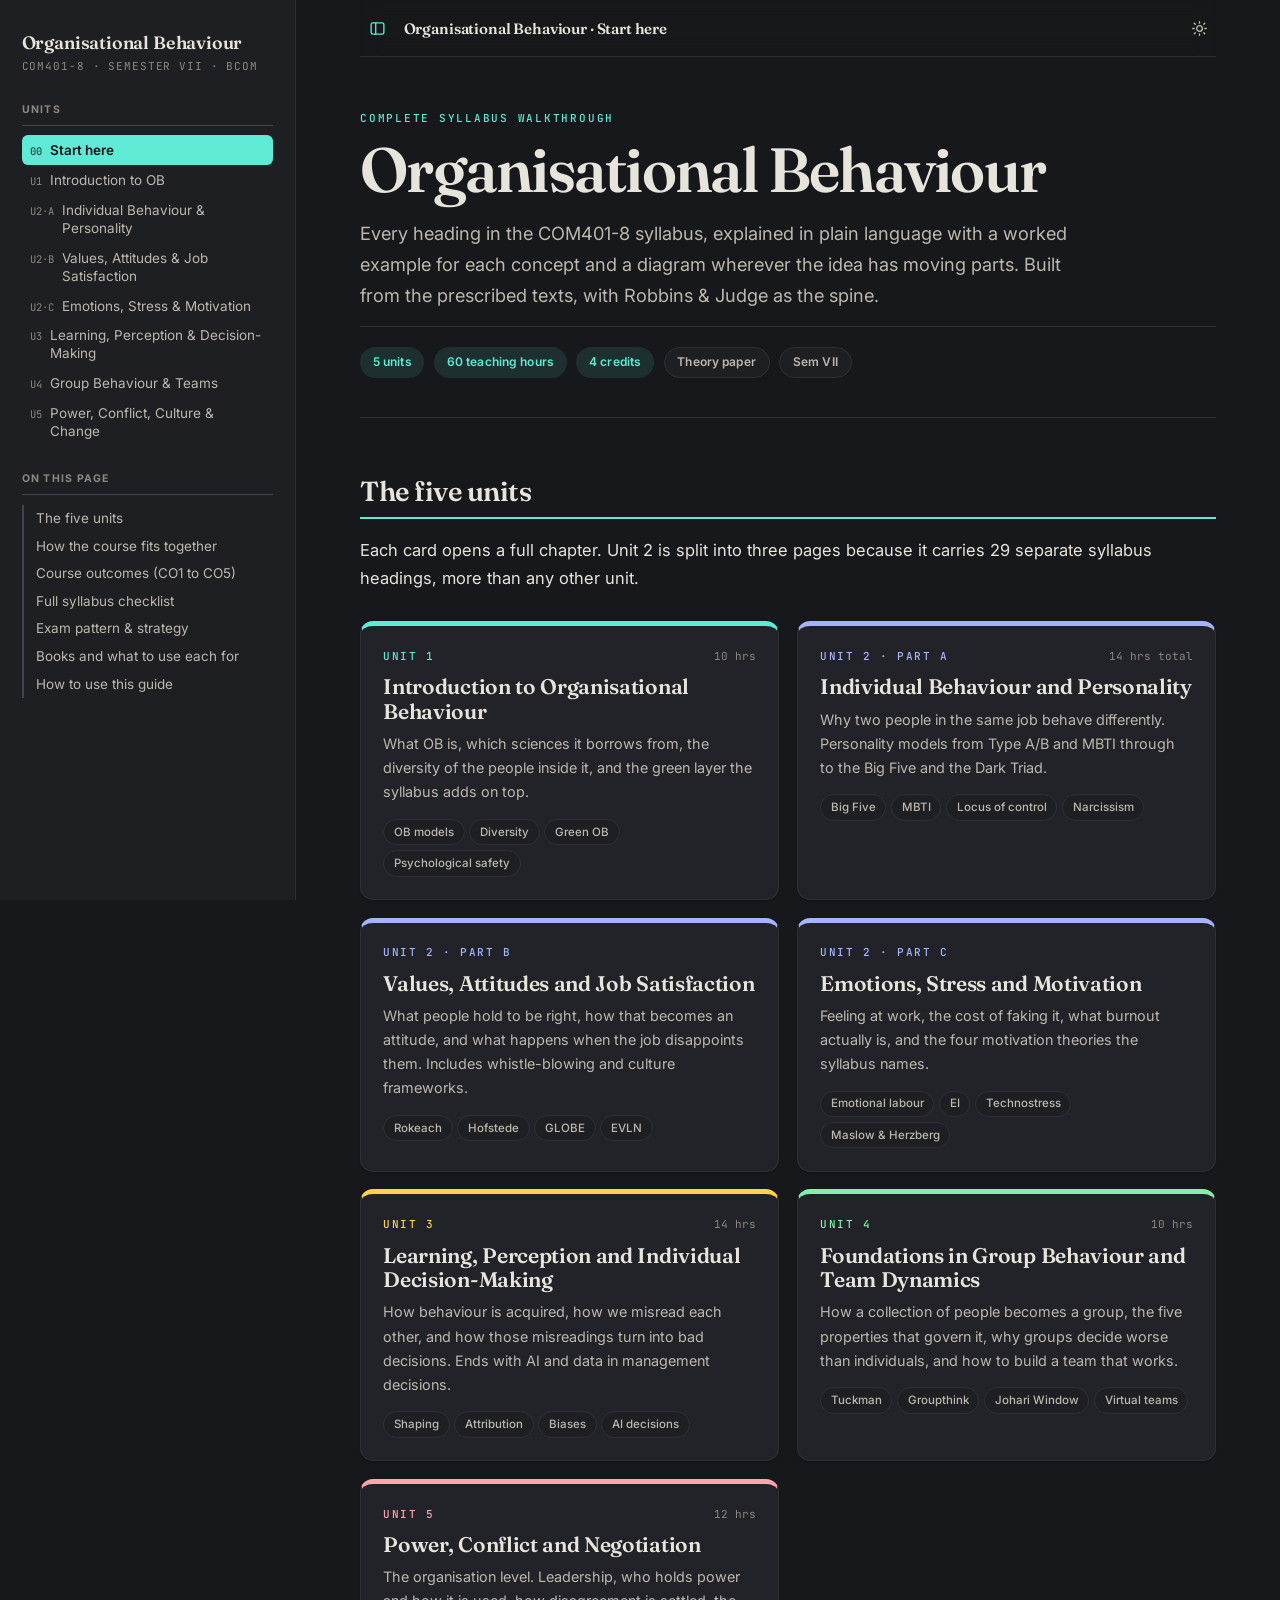
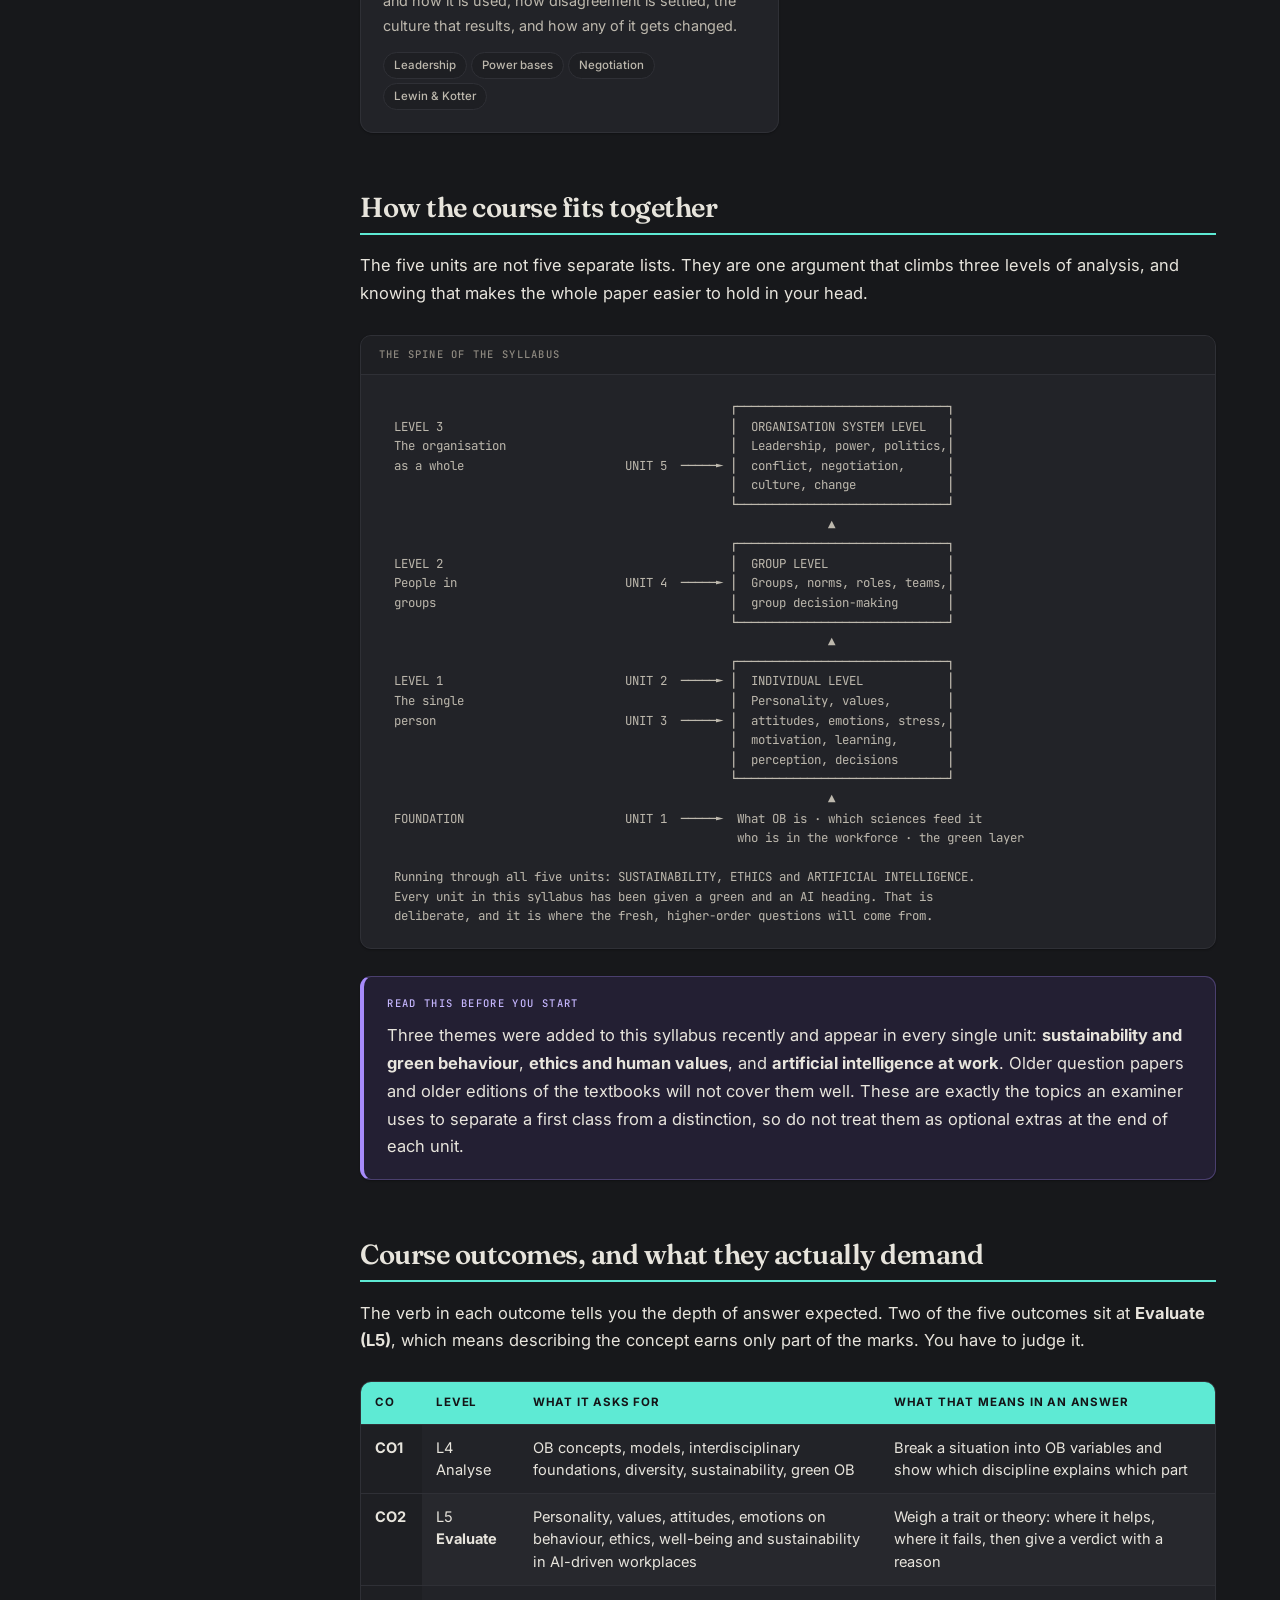
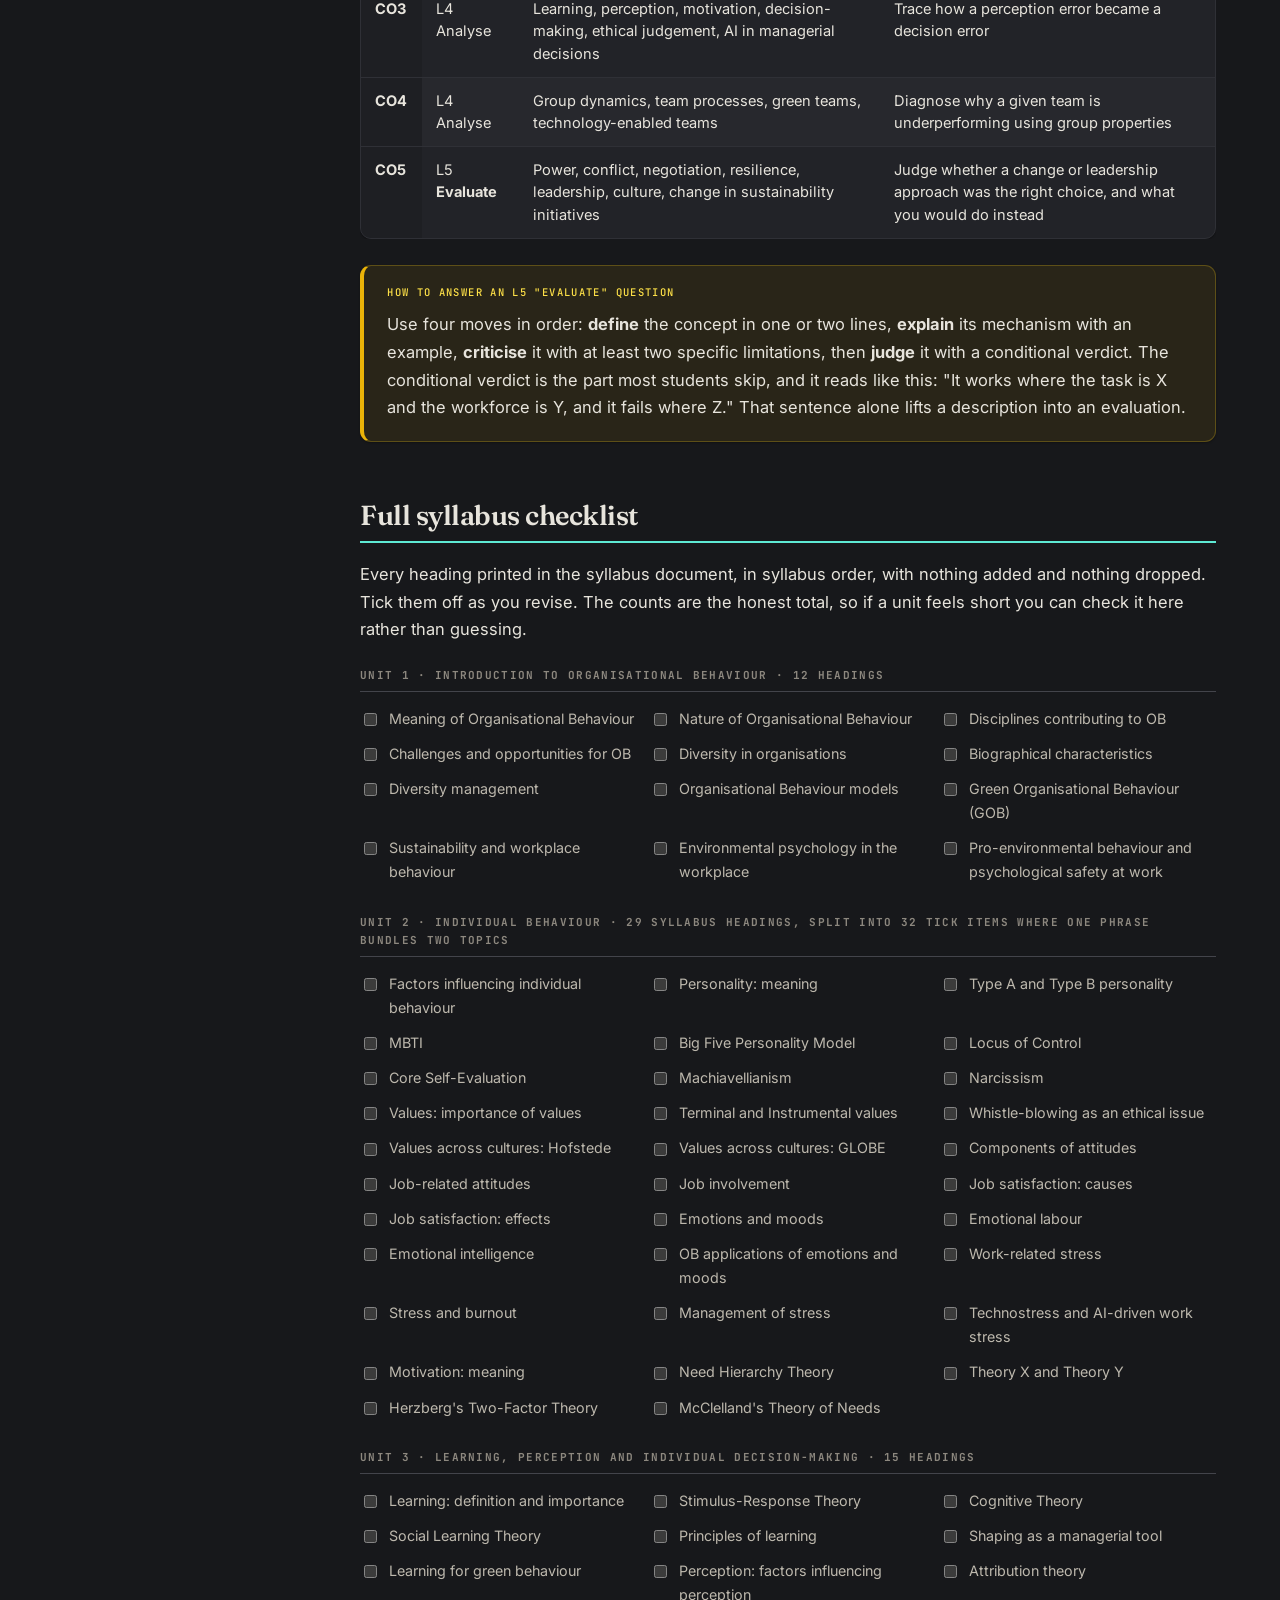
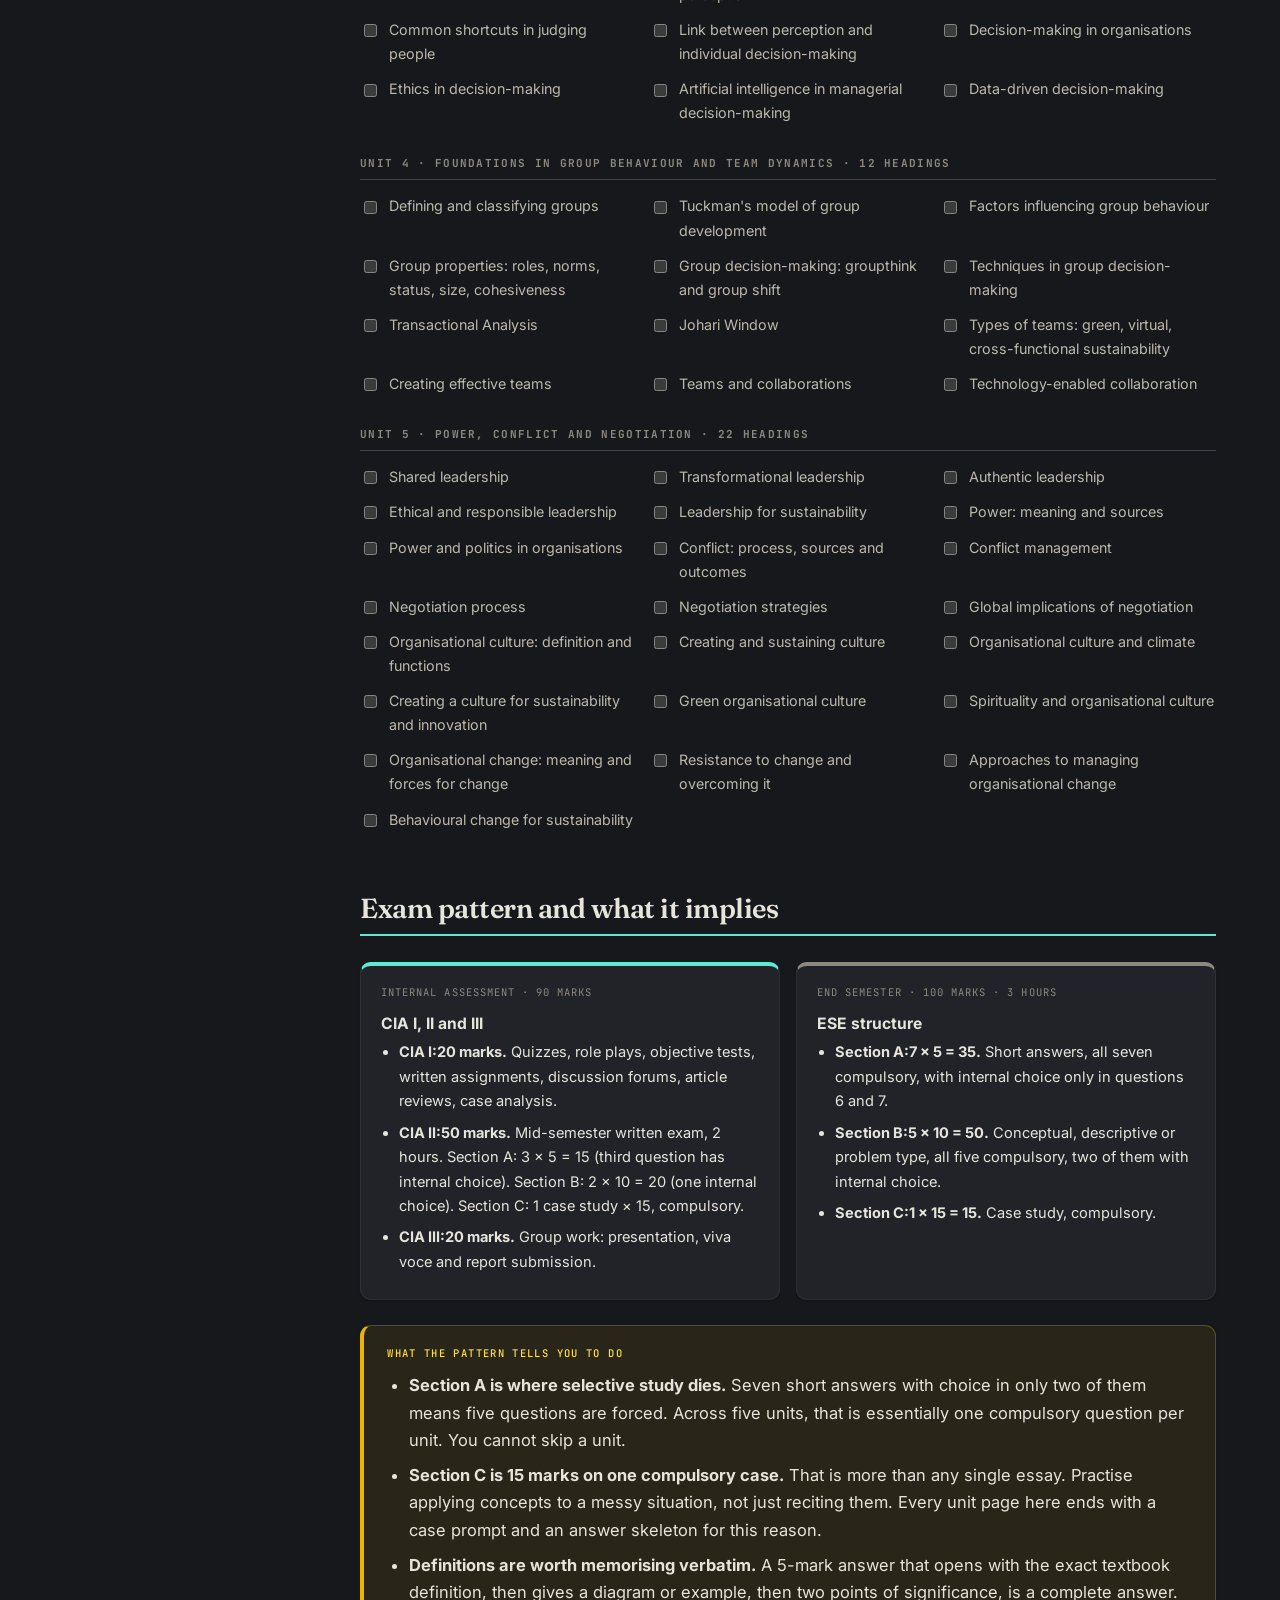
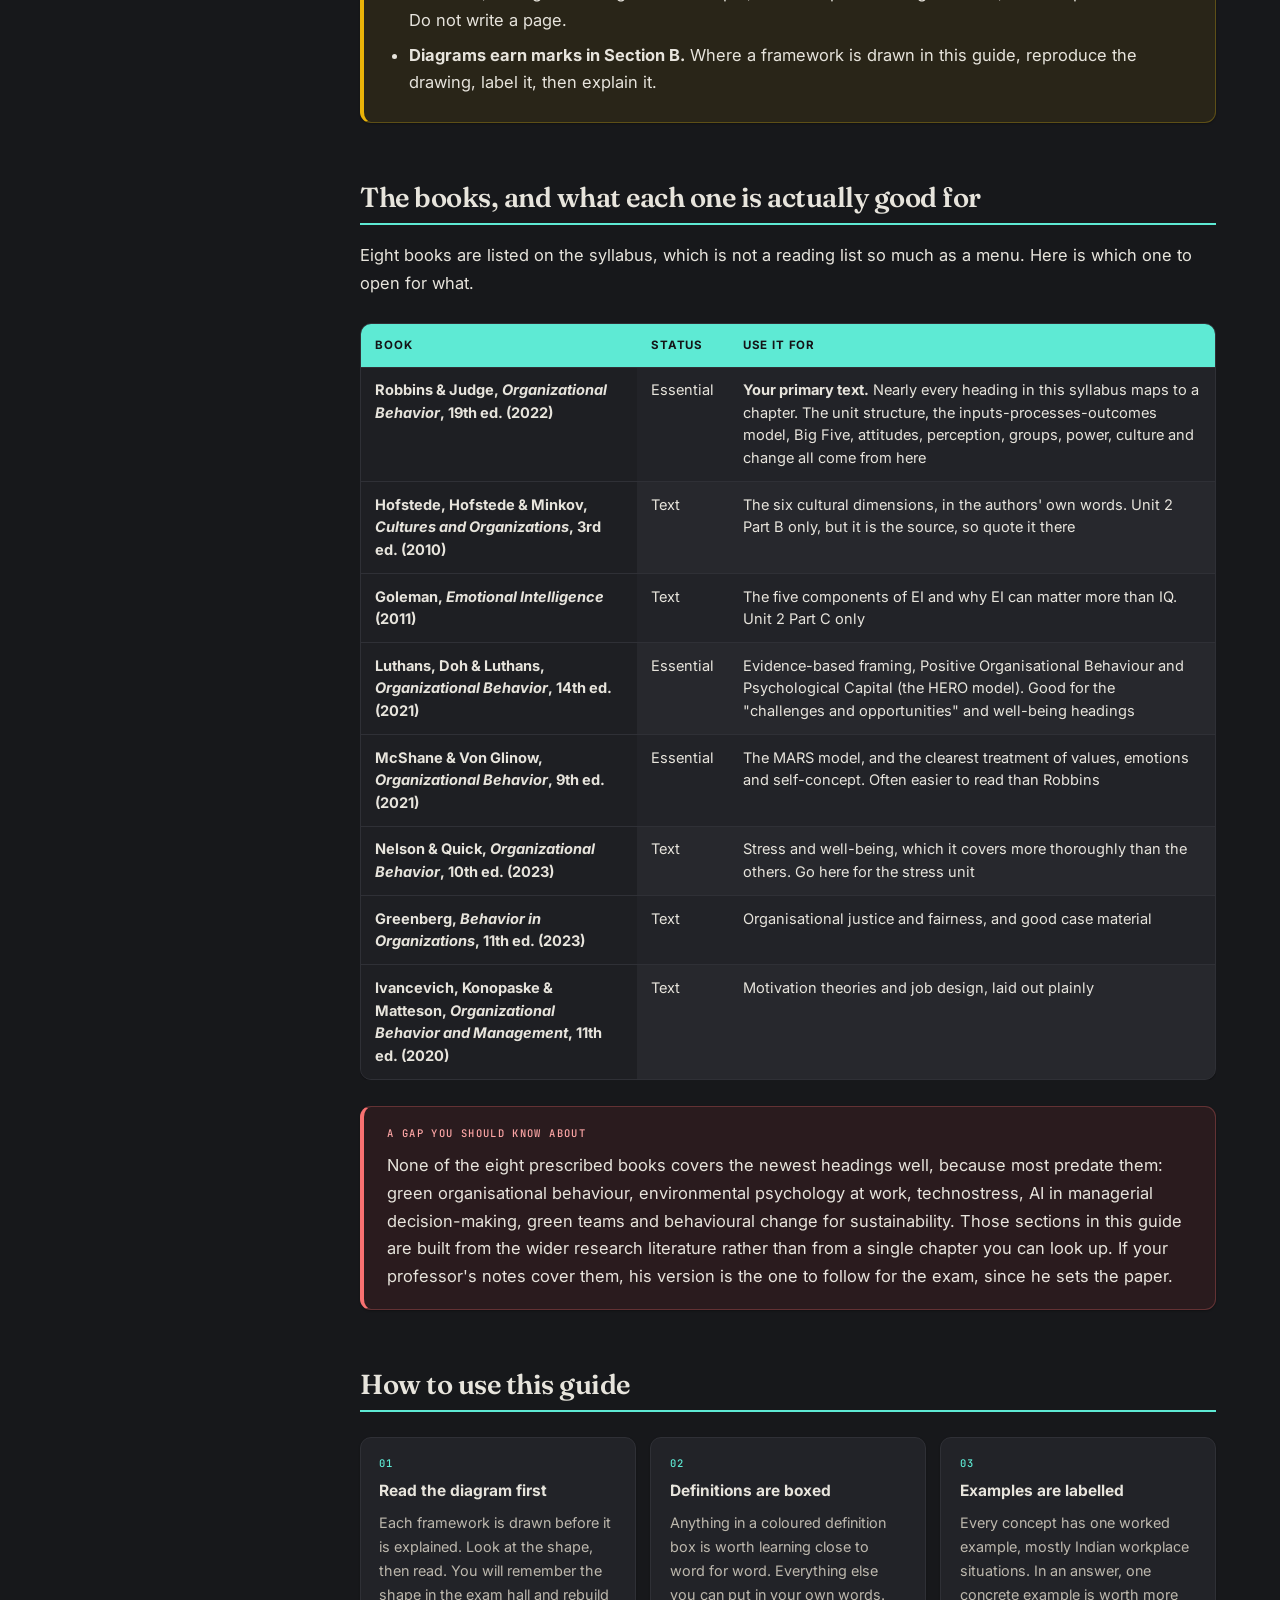
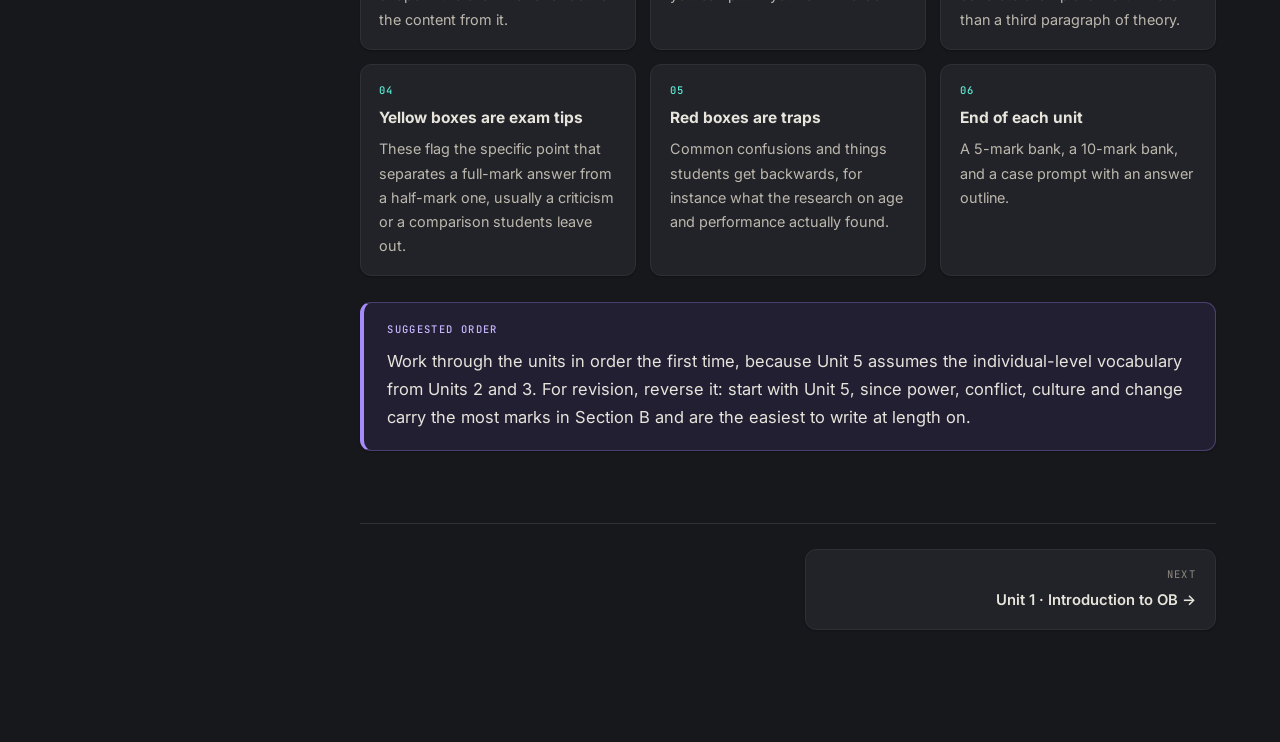
==== commit 285c6918: "Trim Units 3-5 to the depth of Dinesh Sir's class notes - Every point in his Unit 3, 4 and 5 notes i" ====
--- a/index.html
+++ b/index.html
@@ -331,7 +331,7 @@
       <li><strong>Section A is where selective study dies.</strong> Seven short answers with choice in only two of them means five questions are forced. Across five units, that is essentially one compulsory question per unit. You cannot skip a unit.</li>
       <li><strong>Section C is 15 marks on one compulsory case.</strong> That is more than any single essay. Practise applying concepts to a messy situation, not just reciting them. Every unit page here ends with a case prompt and an answer skeleton for this reason.</li>
       <li><strong>Definitions are worth memorising verbatim.</strong> A 5-mark answer that opens with the exact textbook definition, then gives a diagram or example, then two points of significance, is a complete answer. Do not write a page.</li>
-      <li><strong>Diagrams earn marks in Section B.</strong> Every framework in this guide is drawn. Reproduce the drawing, label it, then explain it.</li>
+      <li><strong>Diagrams earn marks in Section B.</strong> Where a framework is drawn in this guide, reproduce the drawing, label it, then explain it.</li>
     </ul>
   </div>
 
@@ -390,7 +390,7 @@
     <div class="card">
       <span class="card-n">06</span>
       <h5>End of each unit</h5>
-      <p>A 5-mark bank, a 10-mark bank, a case prompt with an answer skeleton, and a one-page mental map for the night before.</p>
+      <p>A 5-mark bank, a 10-mark bank, and a case prompt with an answer outline.</p>
     </div>
   </div>
 
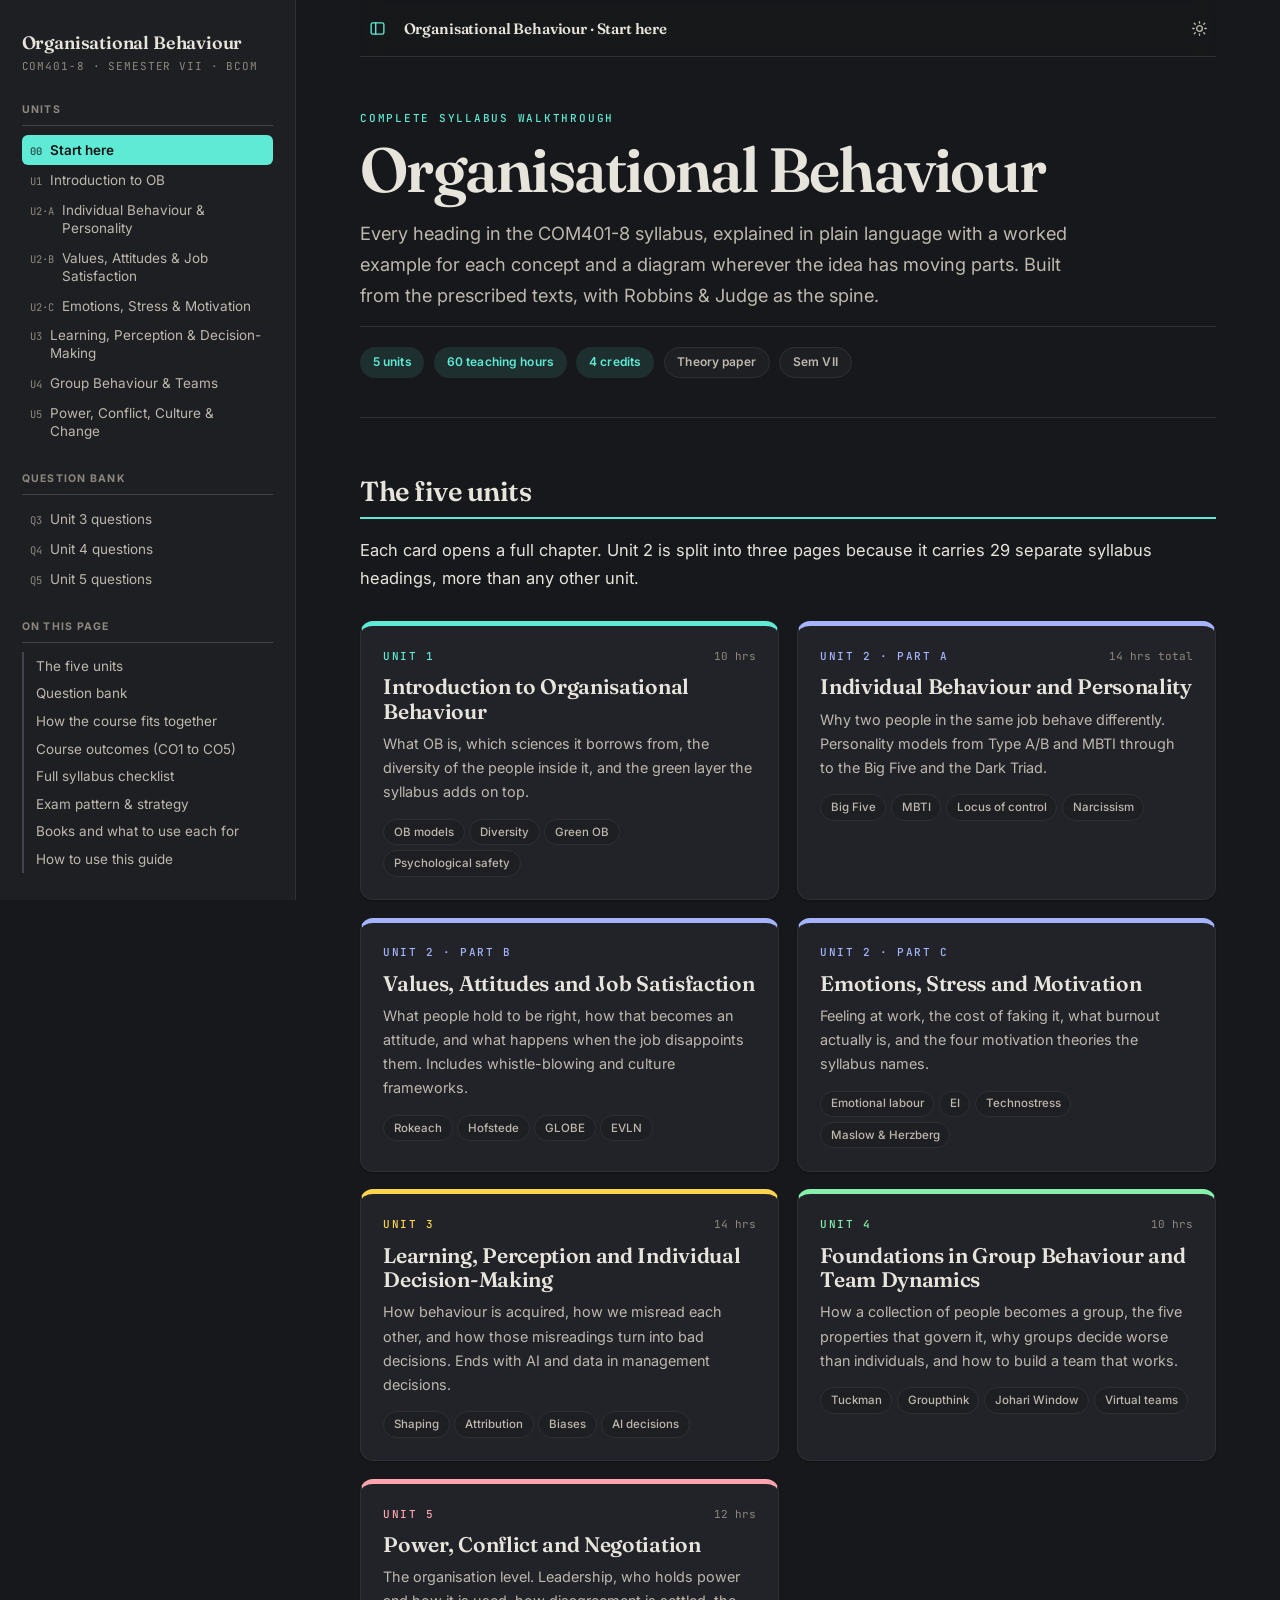
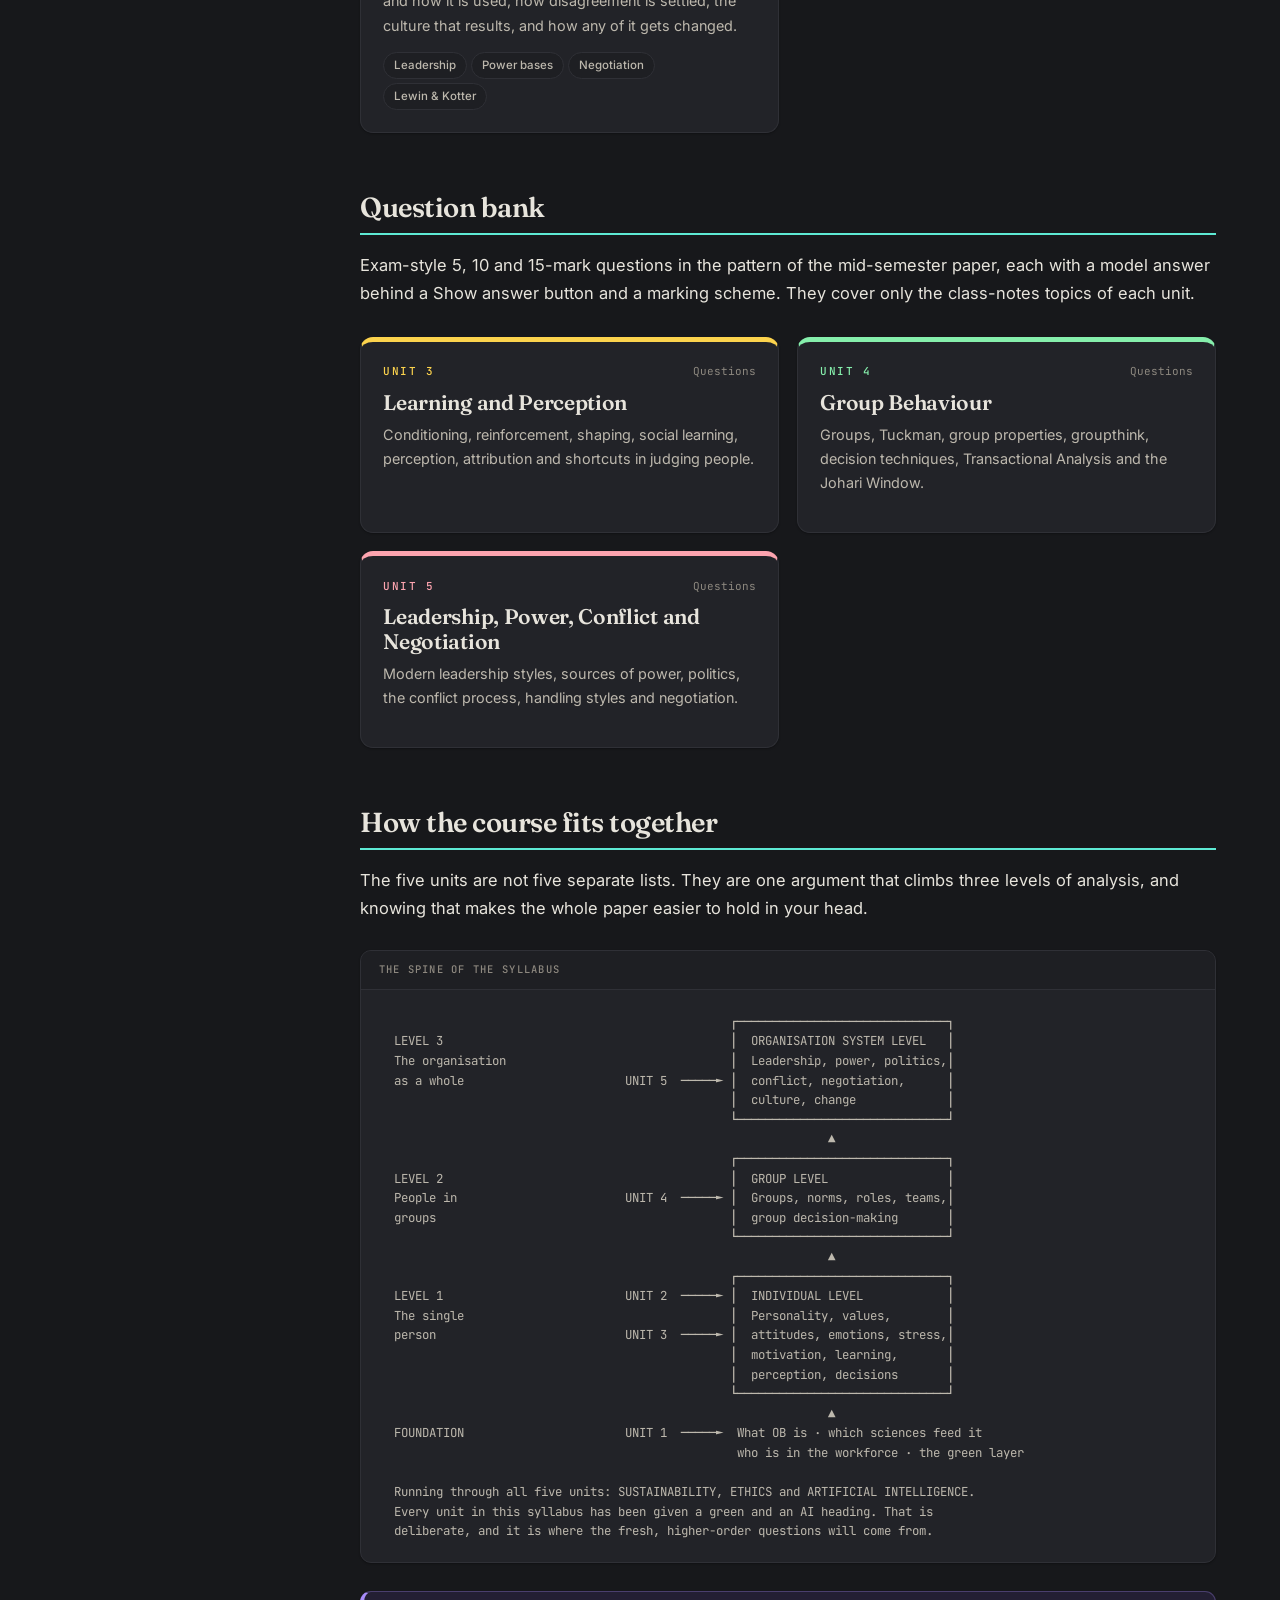
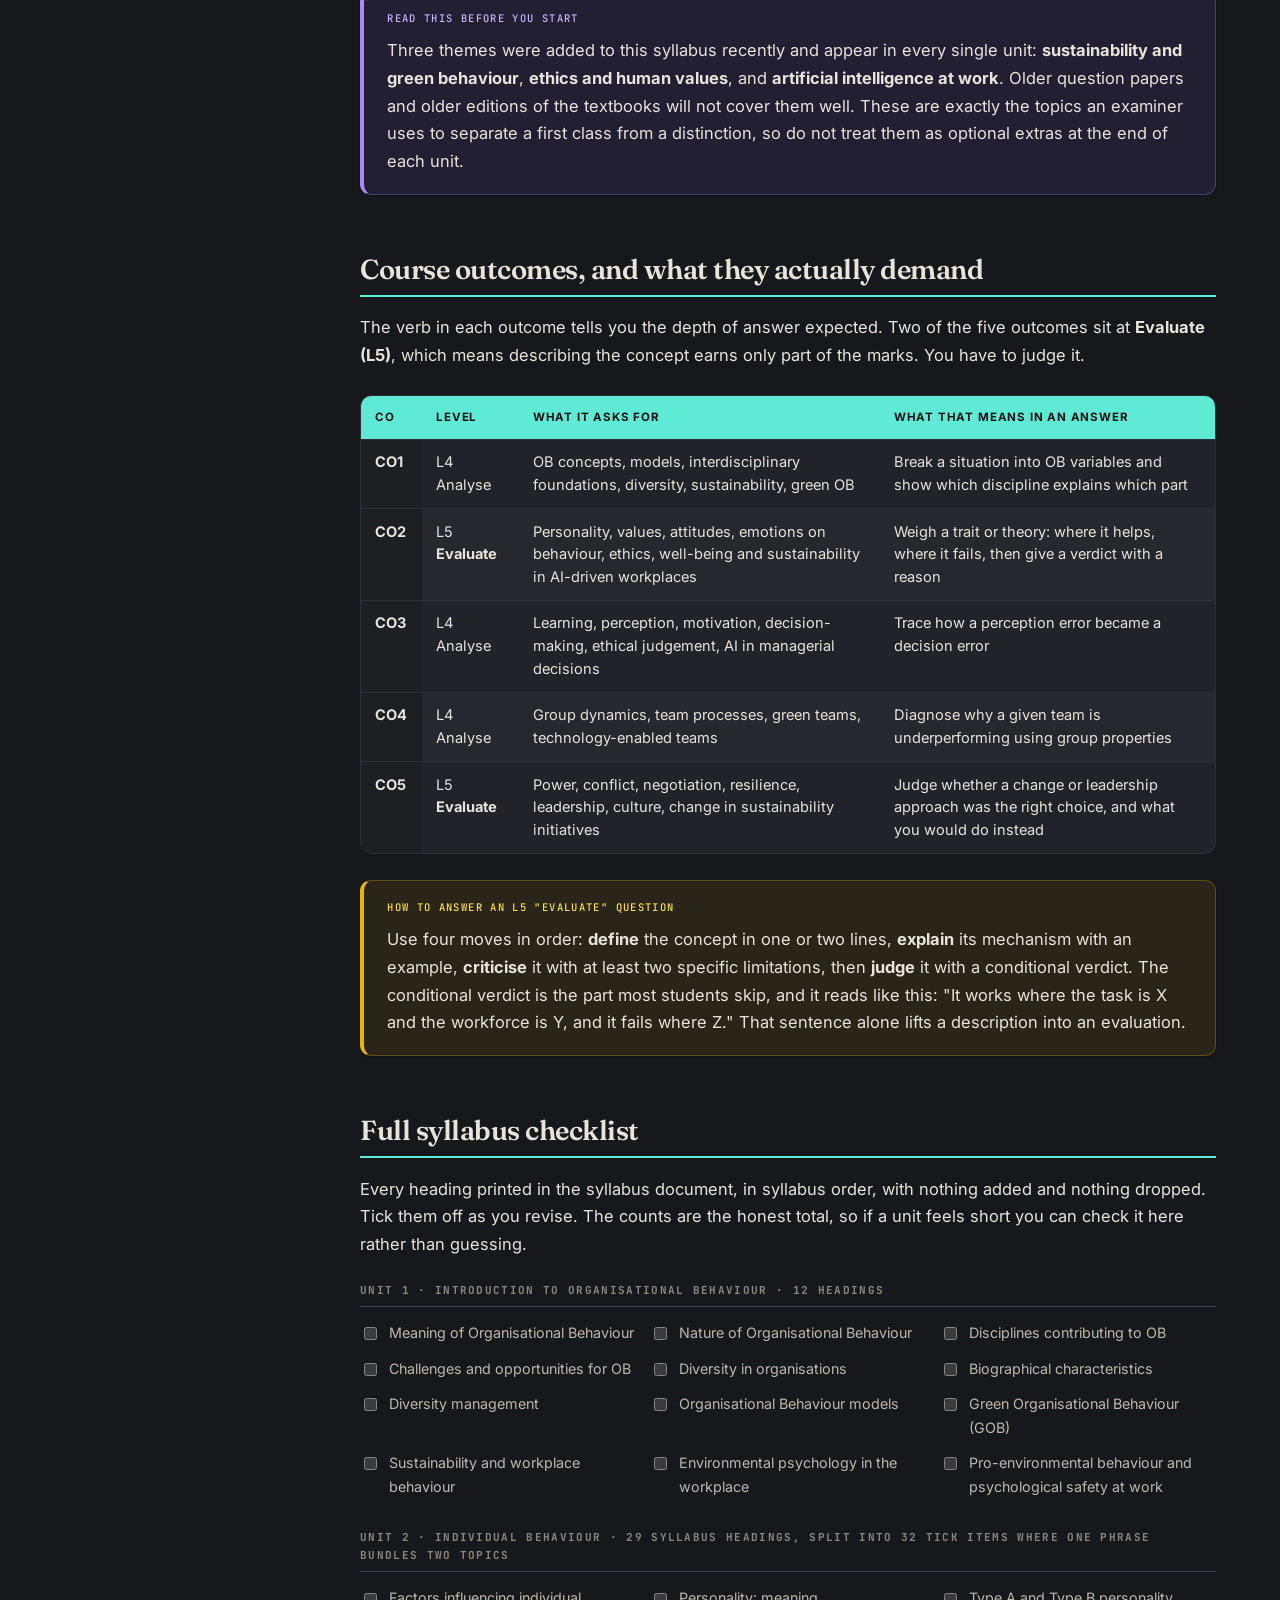
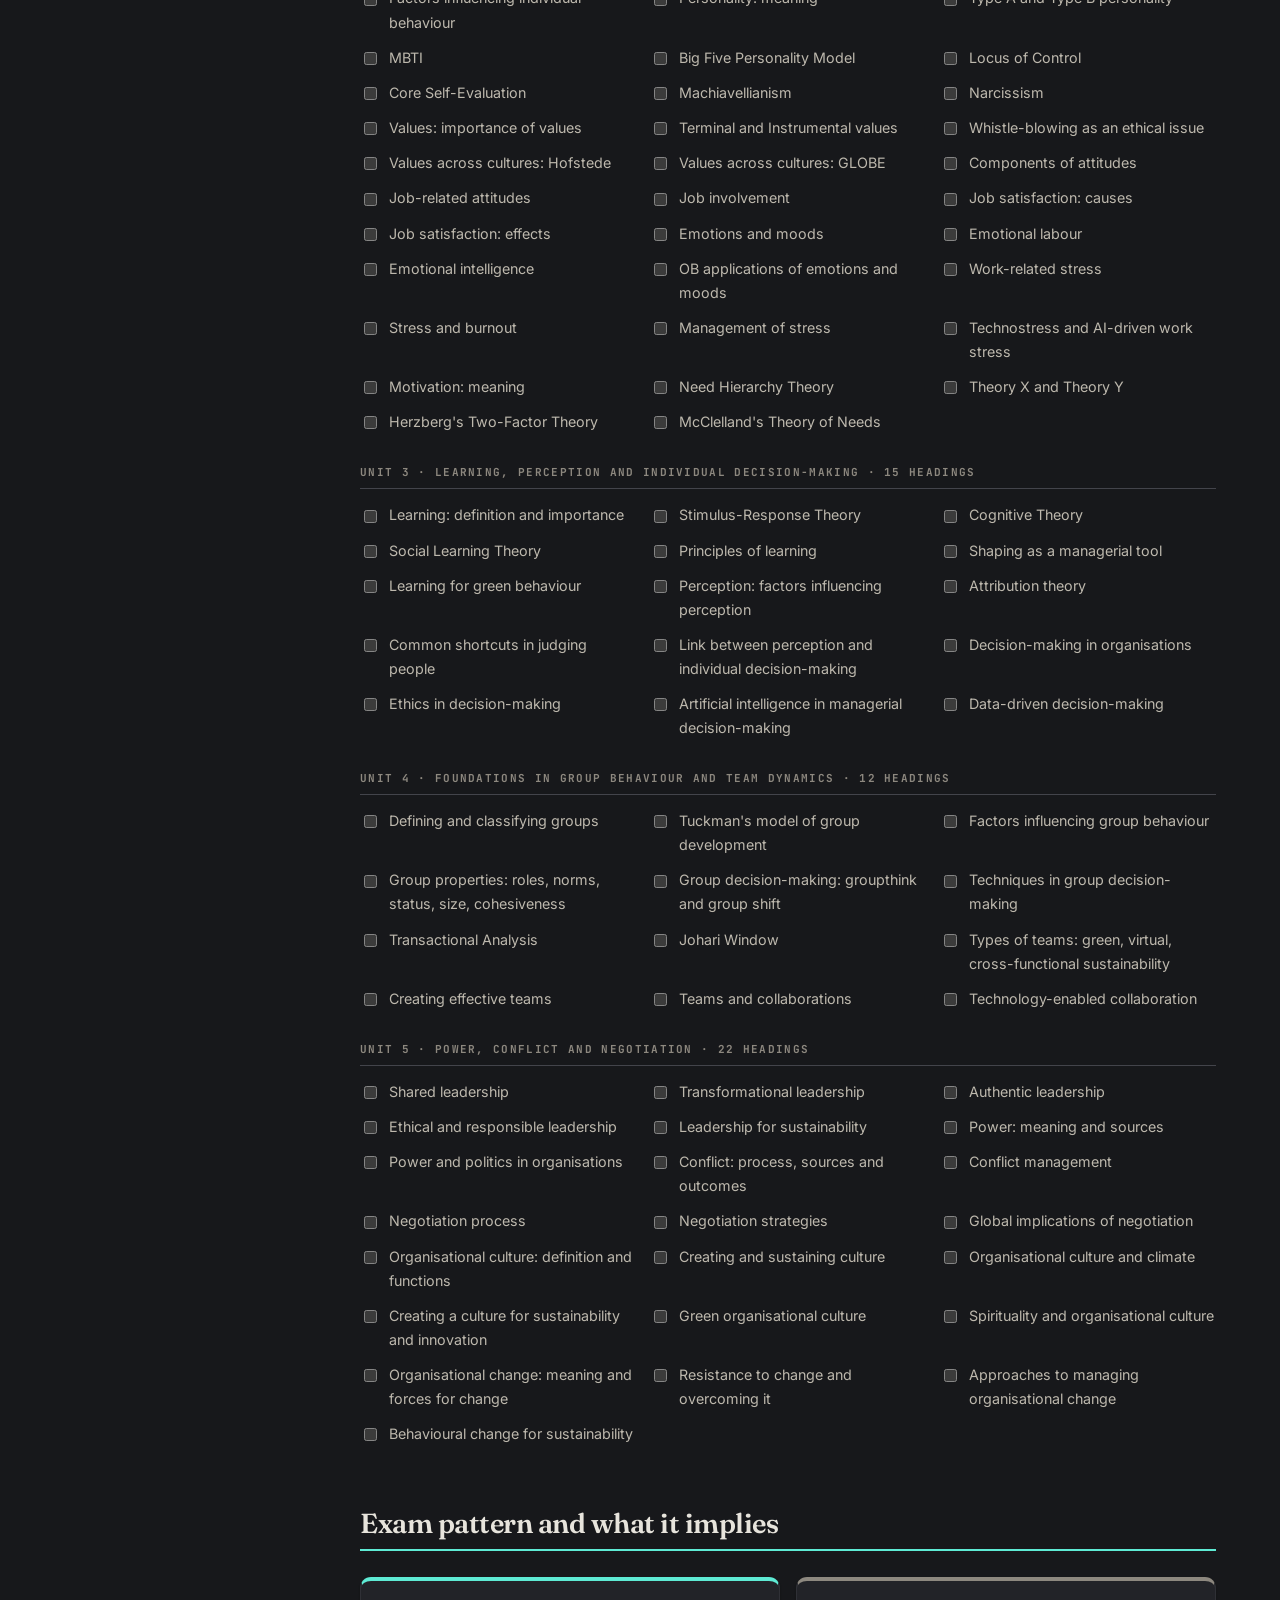
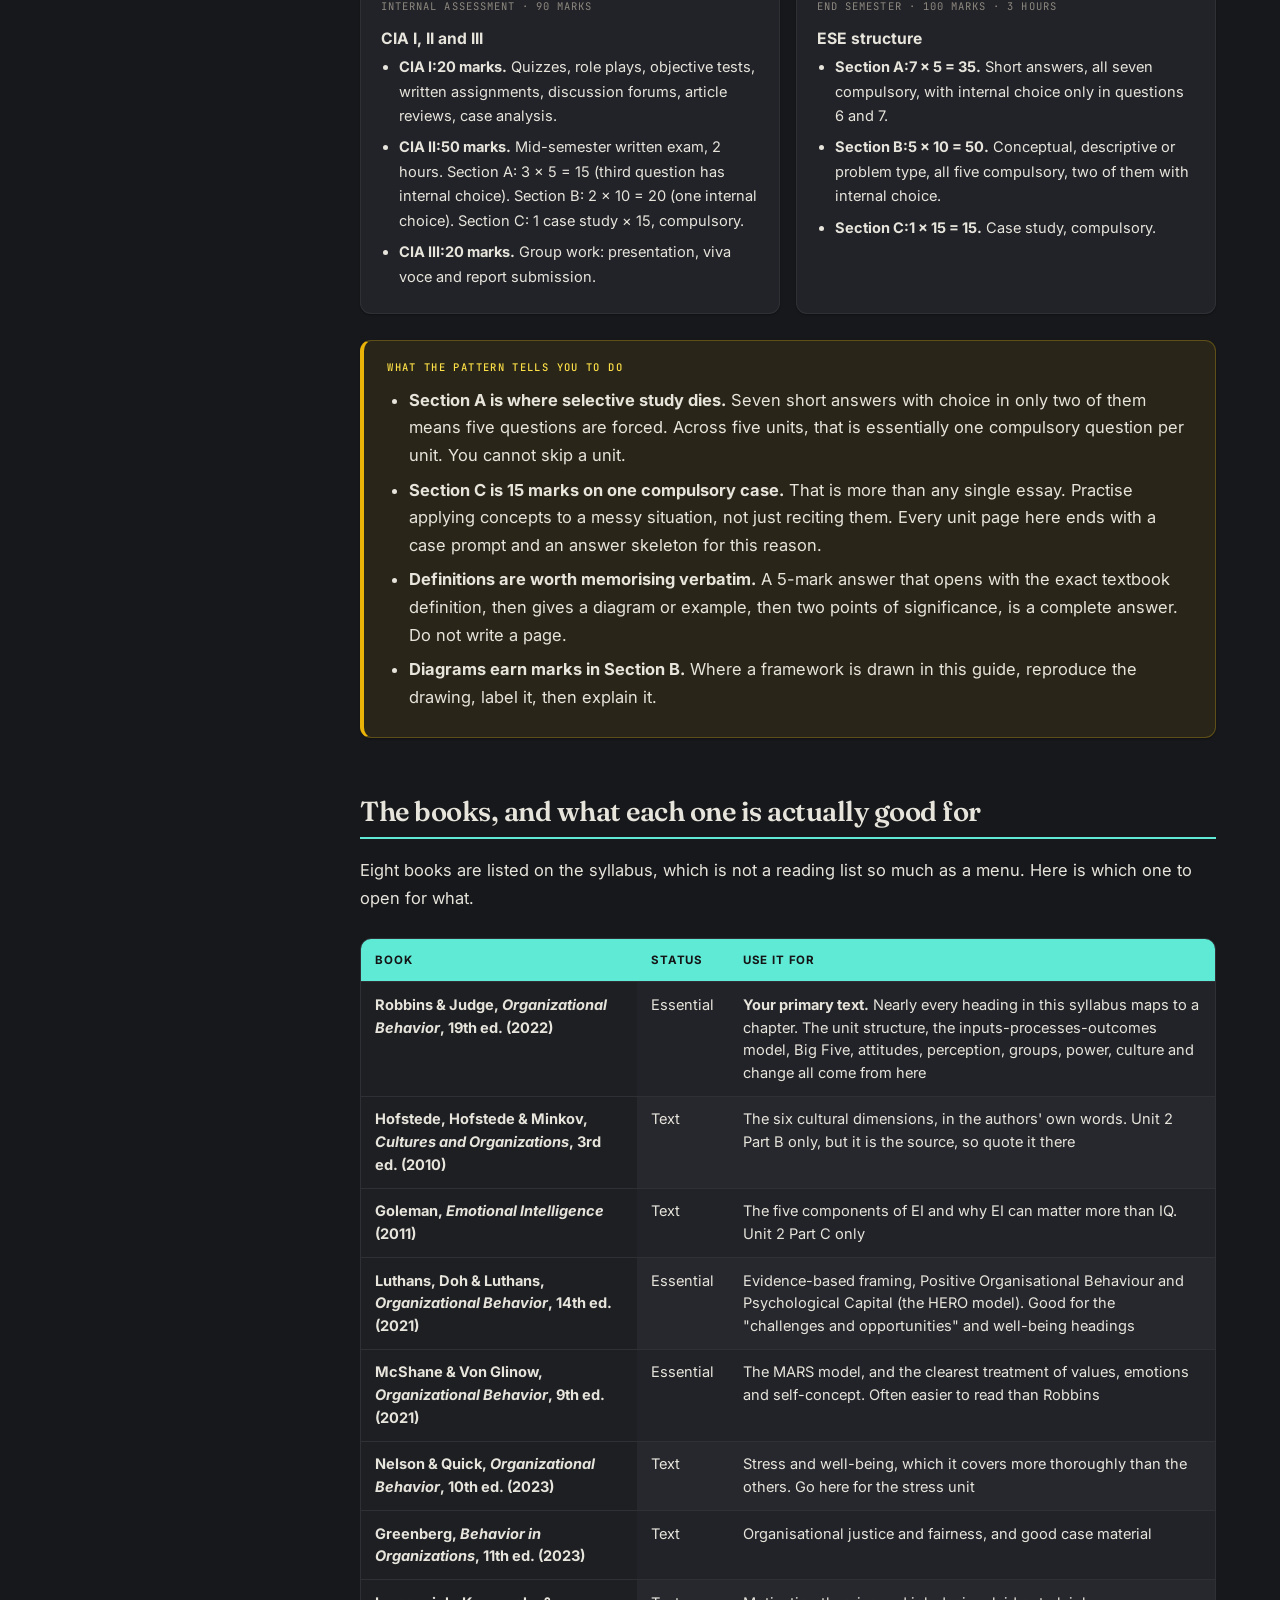
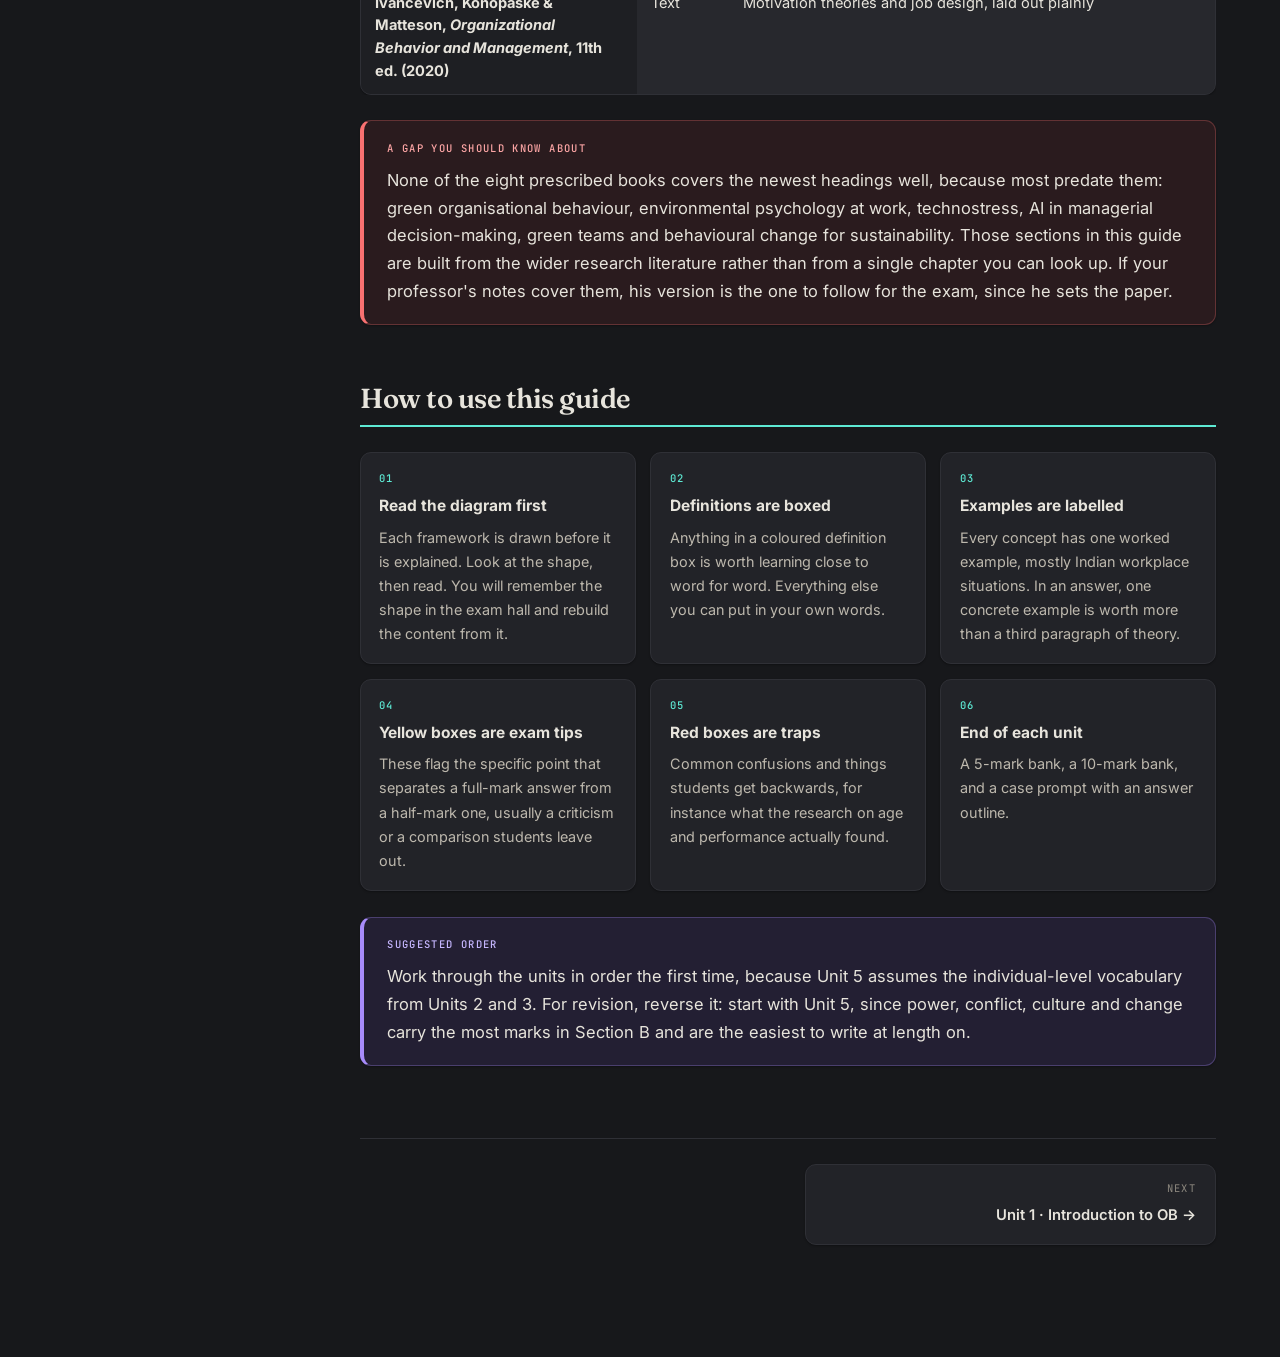
==== commit 320465c9: "Add question banks for Units 3-5; Unit 5 culture and change from class notes - New pages qbank-unit3" ====
--- a/index.html
+++ b/index.html
@@ -4,8 +4,8 @@
 <meta charset="utf-8">
 <meta name="viewport" content="width=device-width, initial-scale=1">
 <title>Organisational Behaviour · COM401-8 · Study Guide</title>
-<link rel="stylesheet" href="assets/style.css?v=3">
-<script src="assets/study.js?v=3"></script>
+<link rel="stylesheet" href="assets/style.css?v=4">
+<script src="assets/study.js?v=4"></script>
 </head>
 <body data-unit="0">
 <div class="shell">
@@ -27,9 +27,17 @@
   </div>
 
   <div class="side-group">
+    <h4>Question bank</h4>
+    <a class="side-unit" href="qbank-unit3.html"><span class="su-n">Q3</span><span>Unit 3 questions</span></a>
+    <a class="side-unit" href="qbank-unit4.html"><span class="su-n">Q4</span><span>Unit 4 questions</span></a>
+    <a class="side-unit" href="qbank-unit5.html"><span class="su-n">Q5</span><span>Unit 5 questions</span></a>
+  </div>
+
+  <div class="side-group">
     <h4>On this page</h4>
     <ul class="side-toc">
       <li><a href="#units">The five units</a></li>
+      <li><a href="#qbank">Question bank</a></li>
       <li><a href="#spine">How the course fits together</a></li>
       <li><a href="#outcomes">Course outcomes (CO1 to CO5)</a></li>
       <li><a href="#checklist">Full syllabus checklist</a></li>
@@ -107,6 +115,26 @@
       <h3>Power, Conflict and Negotiation</h3>
       <p>The organisation level. Leadership, who holds power and how it is used, how disagreement is settled, the culture that results, and how any of it gets changed.</p>
       <div class="uc-tags"><span>Leadership</span><span>Power bases</span><span>Negotiation</span><span>Lewin &amp; Kotter</span></div>
+    </a>
+  </div>
+
+  <h2 class="sec" id="qbank">Question bank</h2>
+  <p>Exam-style 5, 10 and 15-mark questions in the pattern of the mid-semester paper, each with a model answer behind a Show answer button and a marking scheme. They cover only the class-notes topics of each unit.</p>
+  <div class="unit-grid">
+    <a class="unit-card" data-u="3" href="qbank-unit3.html">
+      <div class="uc-top"><span class="uc-n">Unit 3</span><span class="uc-hrs">Questions</span></div>
+      <h3>Learning and Perception</h3>
+      <p>Conditioning, reinforcement, shaping, social learning, perception, attribution and shortcuts in judging people.</p>
+    </a>
+    <a class="unit-card" data-u="4" href="qbank-unit4.html">
+      <div class="uc-top"><span class="uc-n">Unit 4</span><span class="uc-hrs">Questions</span></div>
+      <h3>Group Behaviour</h3>
+      <p>Groups, Tuckman, group properties, groupthink, decision techniques, Transactional Analysis and the Johari Window.</p>
+    </a>
+    <a class="unit-card" data-u="5" href="qbank-unit5.html">
+      <div class="uc-top"><span class="uc-n">Unit 5</span><span class="uc-hrs">Questions</span></div>
+      <h3>Leadership, Power, Conflict and Negotiation</h3>
+      <p>Modern leadership styles, sources of power, politics, the conflict process, handling styles and negotiation.</p>
     </a>
   </div>
 
--- a/assets/style.css
+++ b/assets/style.css
@@ -824,6 +824,49 @@
 
 .all-done[hidden], .topic[hidden] { display: none; }
 
+/* ---------- question bank ---------- */
+
+.q-meta {
+  font-family: var(--mono);
+  font-size: 11px;
+  letter-spacing: .06em;
+  text-transform: uppercase;
+  color: var(--ink-faint);
+  margin: -.35rem 0 .8rem;
+}
+.q-text {
+  font-size: 1.02rem;
+  background: var(--surface);
+  border: 1px solid var(--rule);
+  border-left: 4px solid var(--accent);
+  border-radius: 10px;
+  padding: 1rem 1.2rem;
+  margin: 0 0 1rem;
+  box-shadow: var(--shadow-sm);
+}
+.q-text > :last-child { margin-bottom: 0; }
+.ans-btn {
+  font: 600 13px/1 var(--sans);
+  color: var(--on-accent);
+  background: var(--accent);
+  border: 1px solid var(--accent);
+  border-radius: 8px;
+  padding: .6rem 1.05rem;
+  cursor: pointer;
+}
+.ans-btn:hover { filter: brightness(1.08); }
+.ans-btn.open { color: var(--accent); background: transparent; }
+.answer {
+  margin-top: 1rem;
+  padding: 1.1rem 1.25rem .4rem;
+  background: var(--bg-soft);
+  border: 1px solid var(--rule);
+  border-radius: 10px;
+}
+.answer[hidden] { display: none; }
+.answer > .box:last-child { margin-bottom: .8rem; }
+h2.sec.qb-divider { margin-top: 3rem; }
+
 /* ---------- responsive ---------- */
 
 @media (max-width: 1080px) {
@@ -852,7 +895,8 @@
 /* ---------- print ---------- */
 
 @media print {
-  .sidebar, .pager, .study-bar, .done-bar { display: none; }
+  .sidebar, .pager, .study-bar, .done-bar, .ans-btn { display: none; }
+  .answer[hidden] { display: block; }
   .topic.is-done > h2.sec::after, .topic.is-done > h3[id]::after { display: none; }
   .shell { display: block; }
   main { padding: 0; }
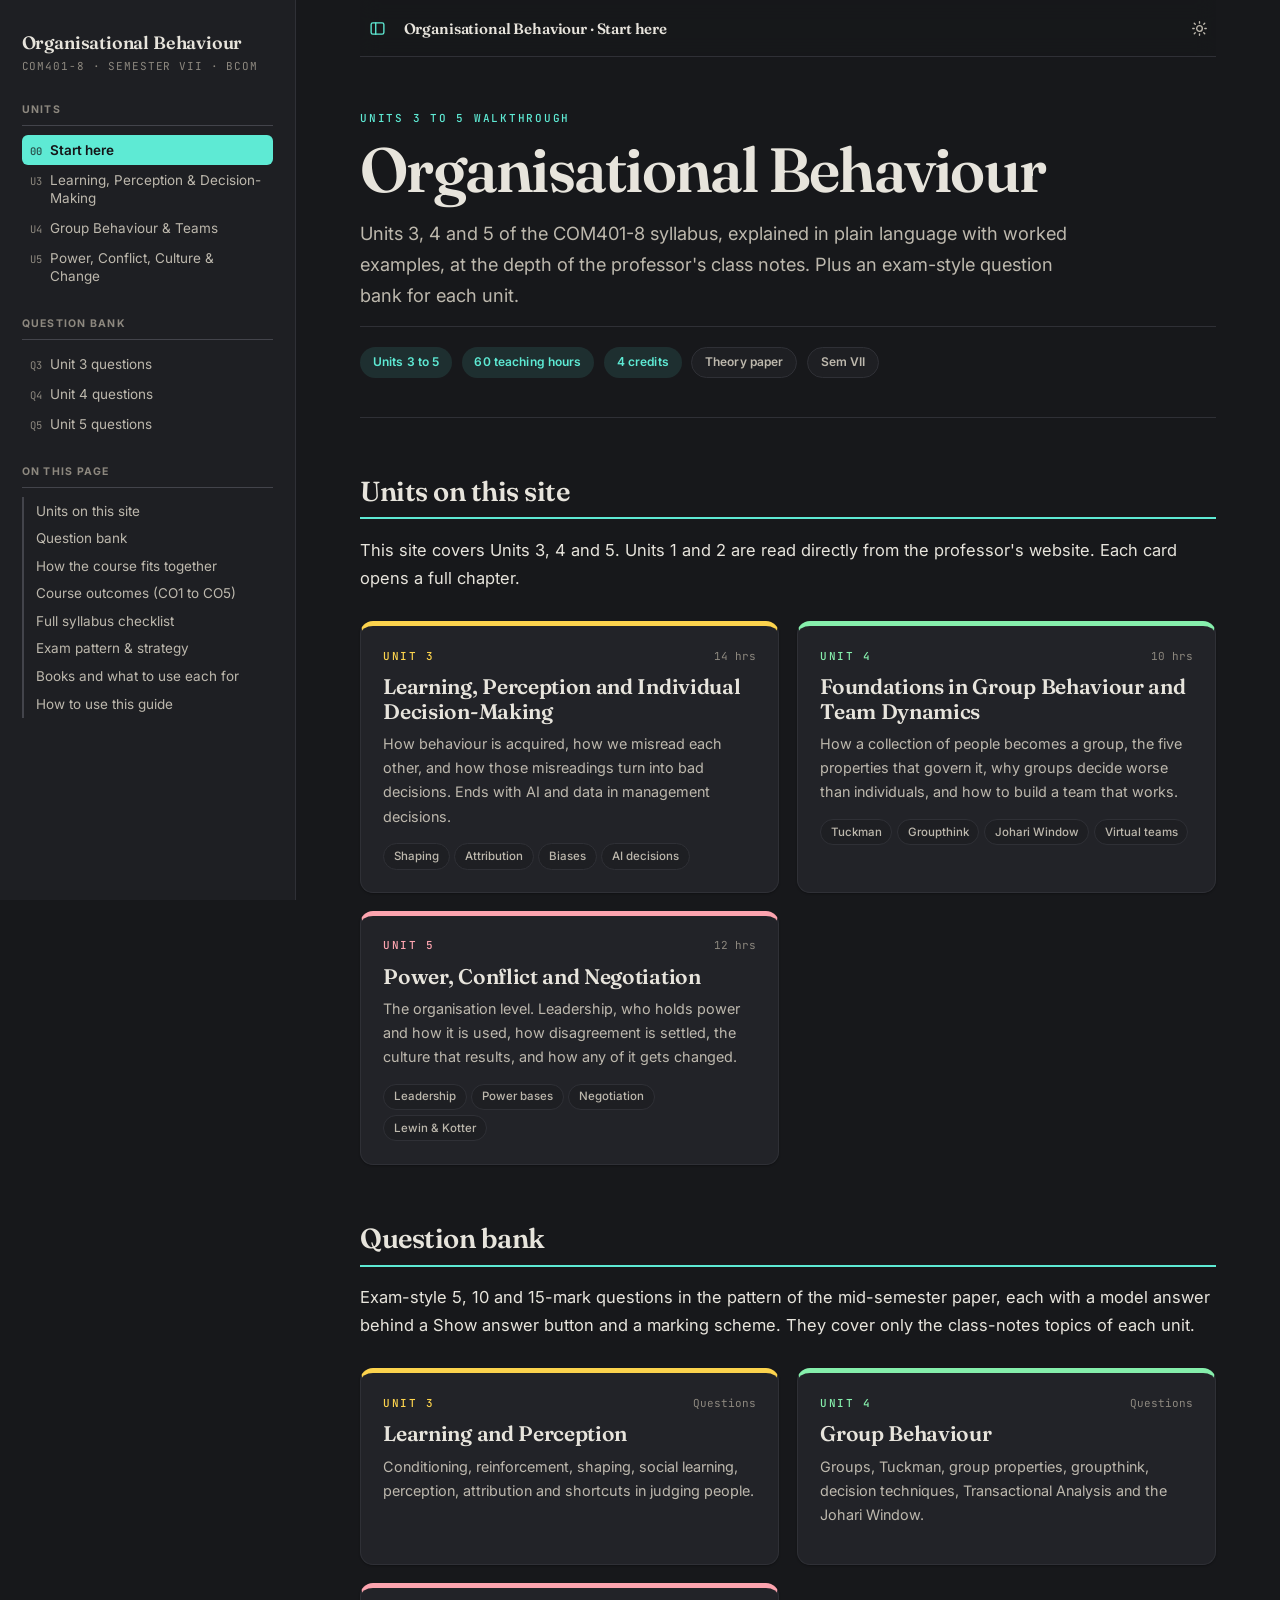
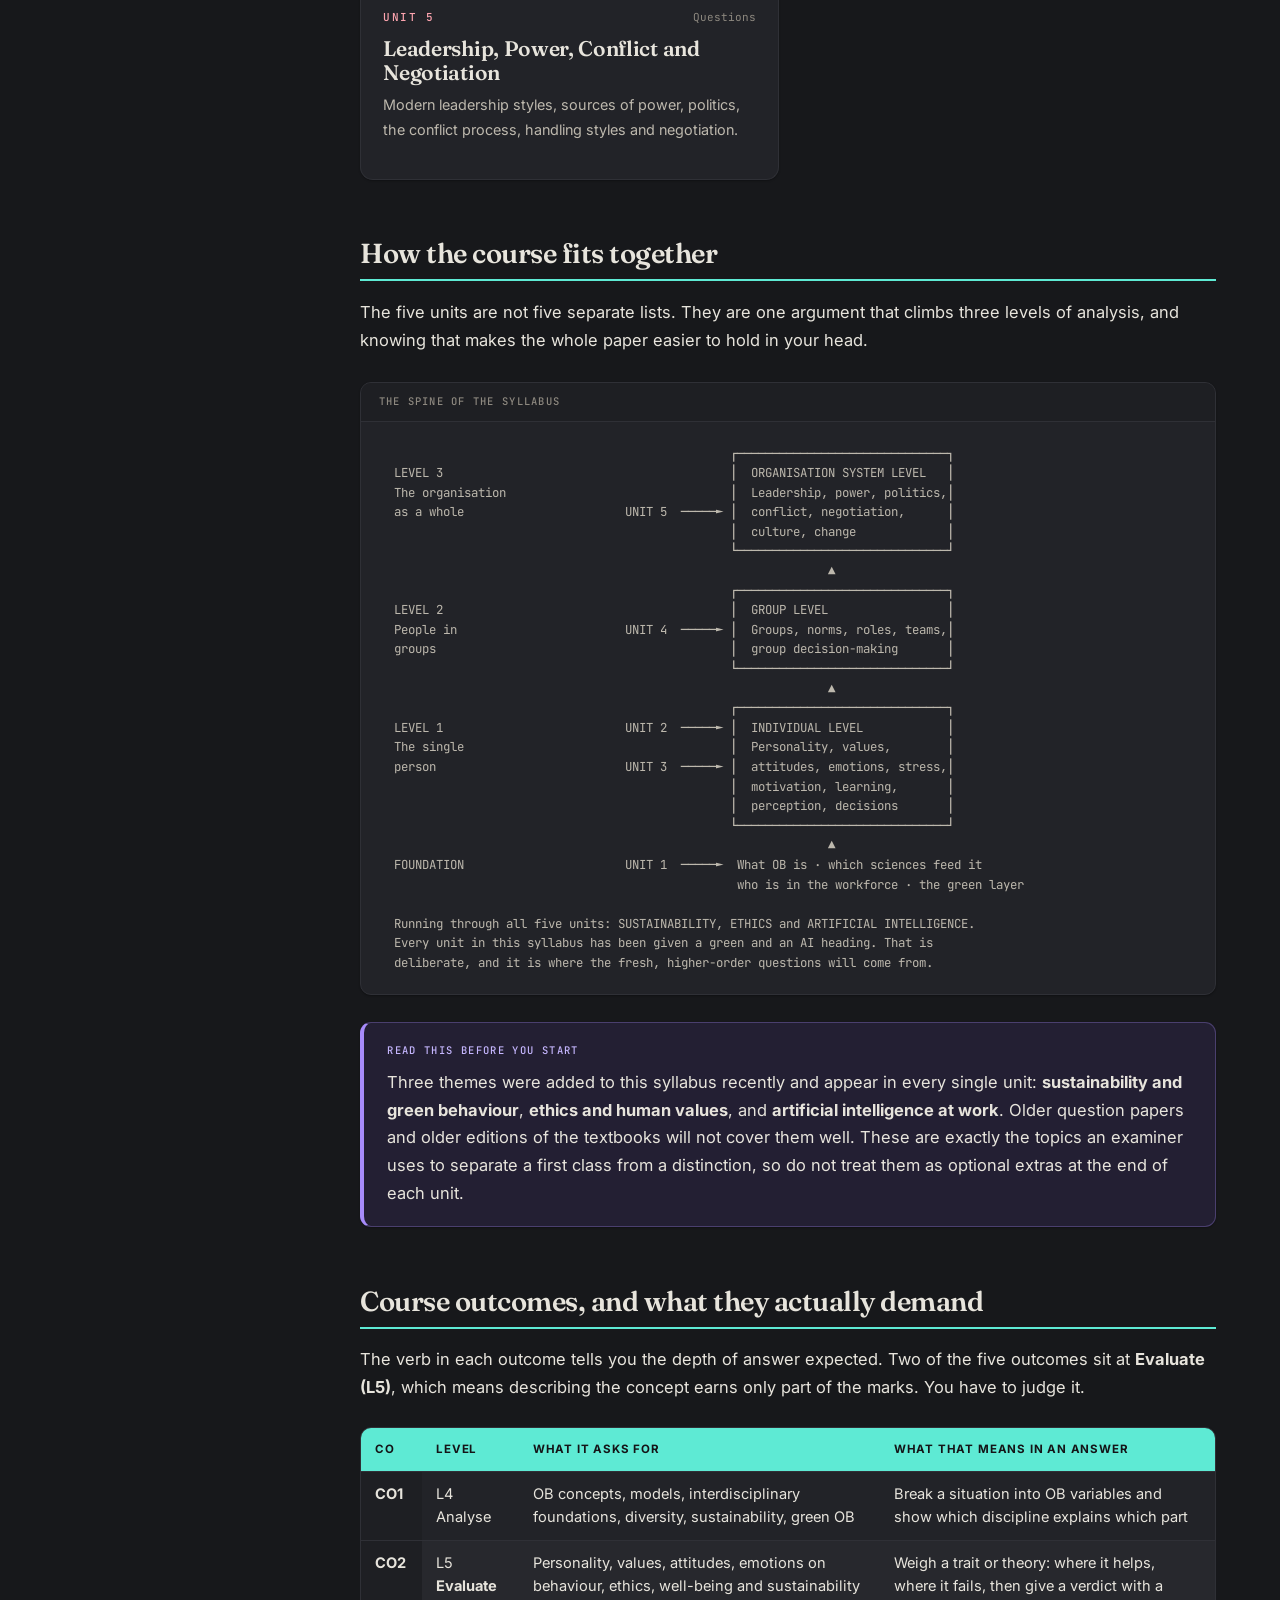
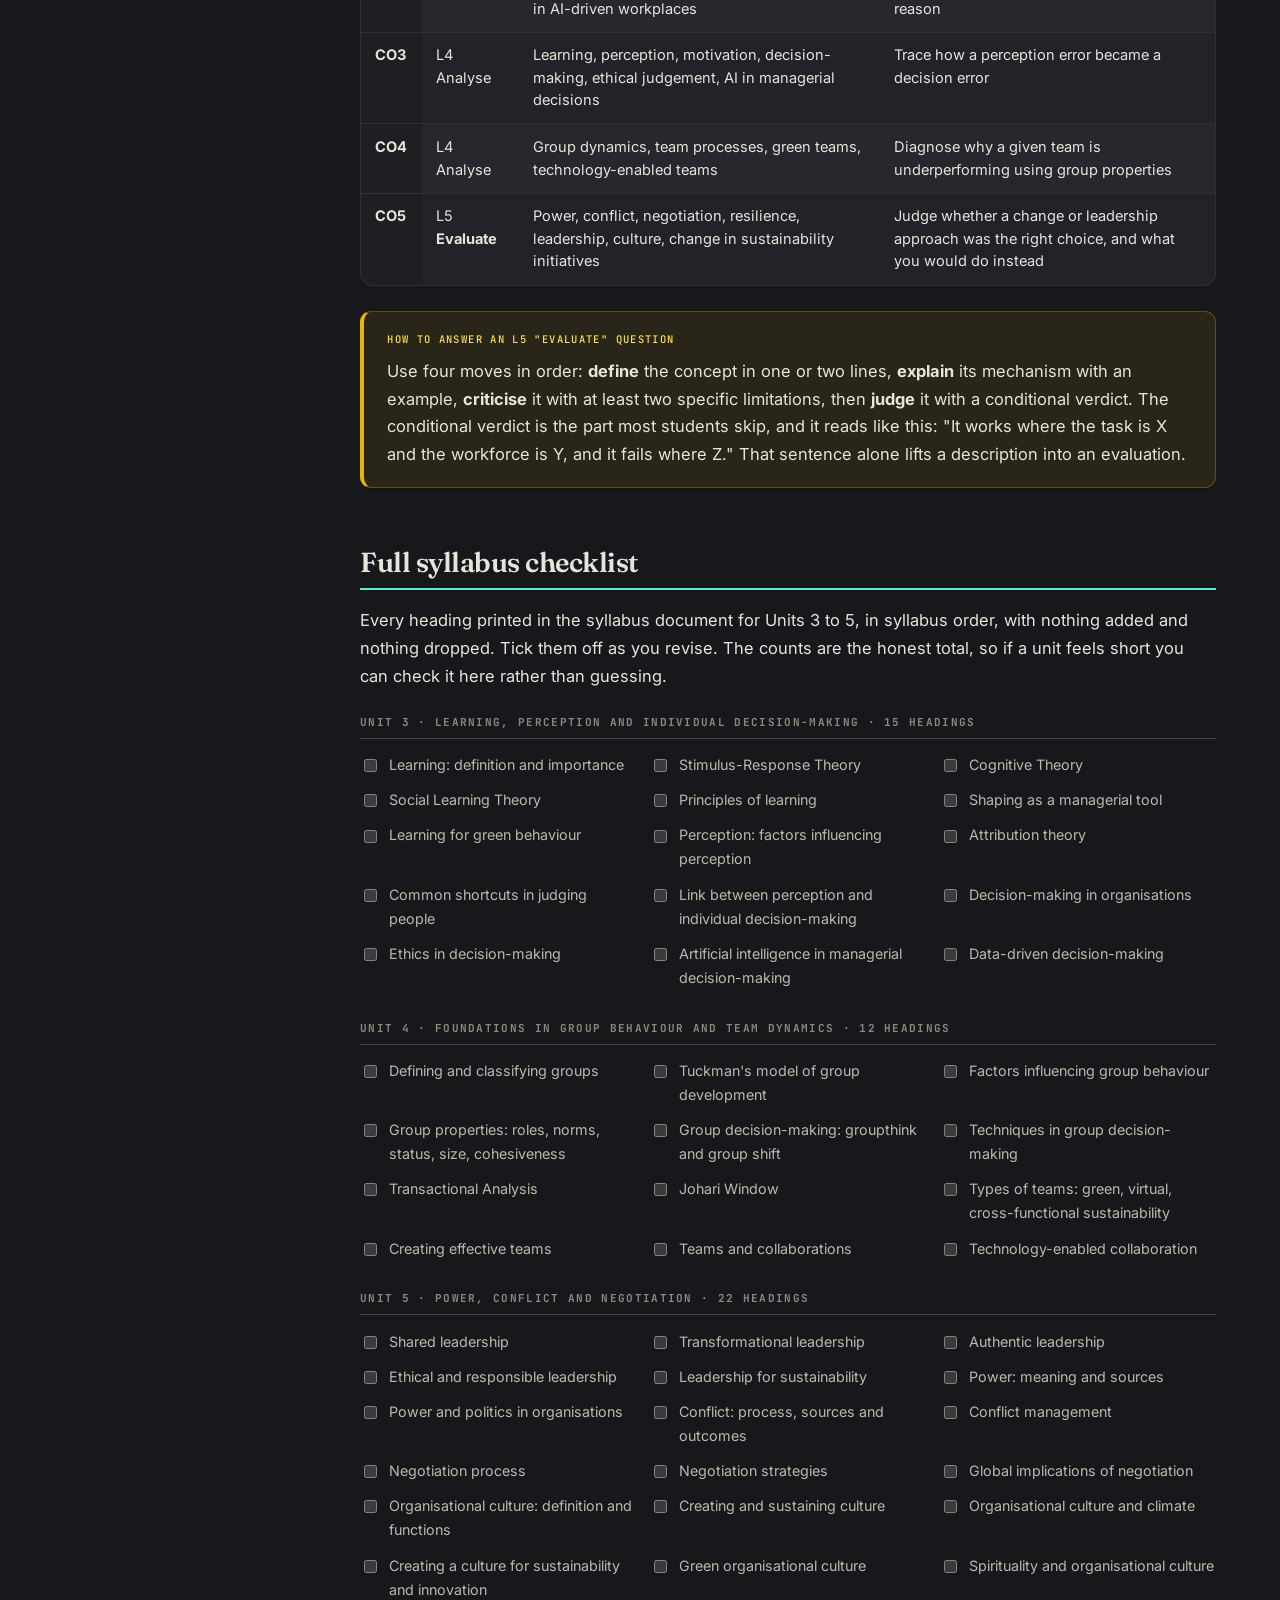
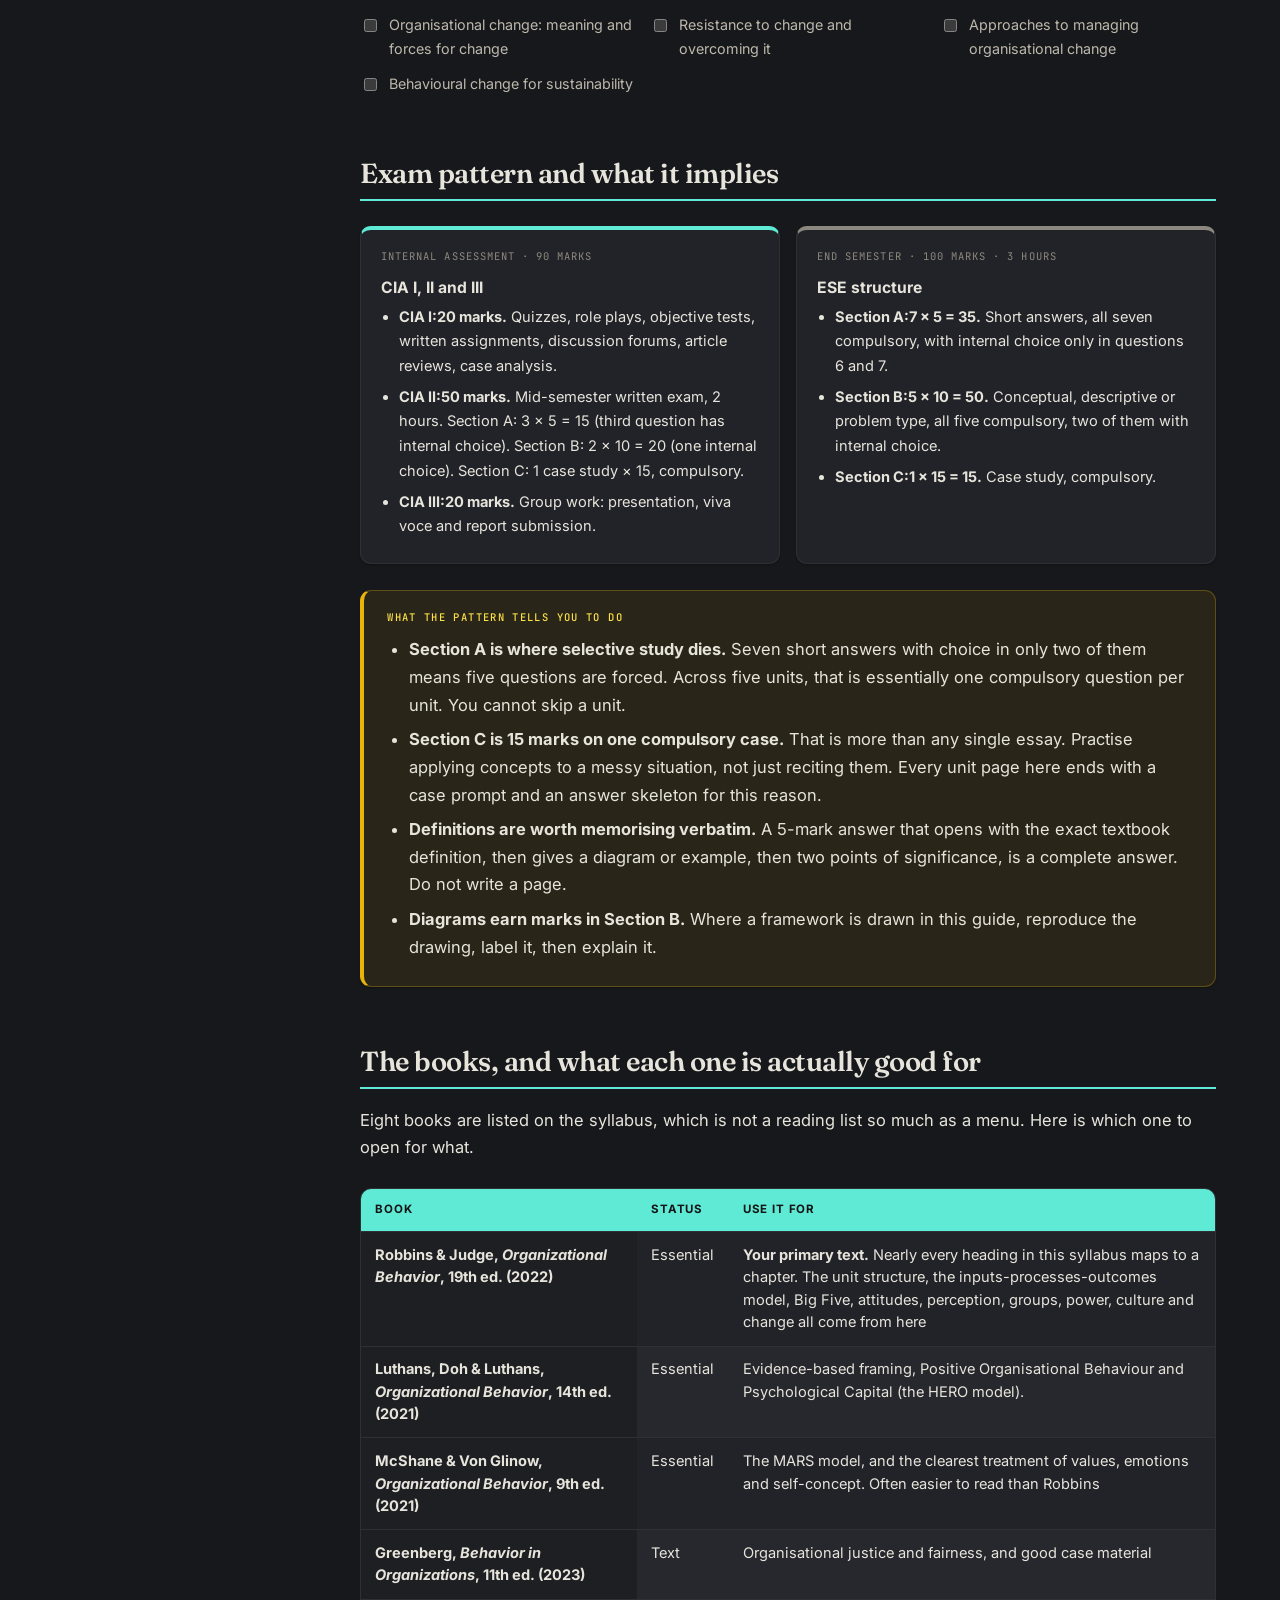
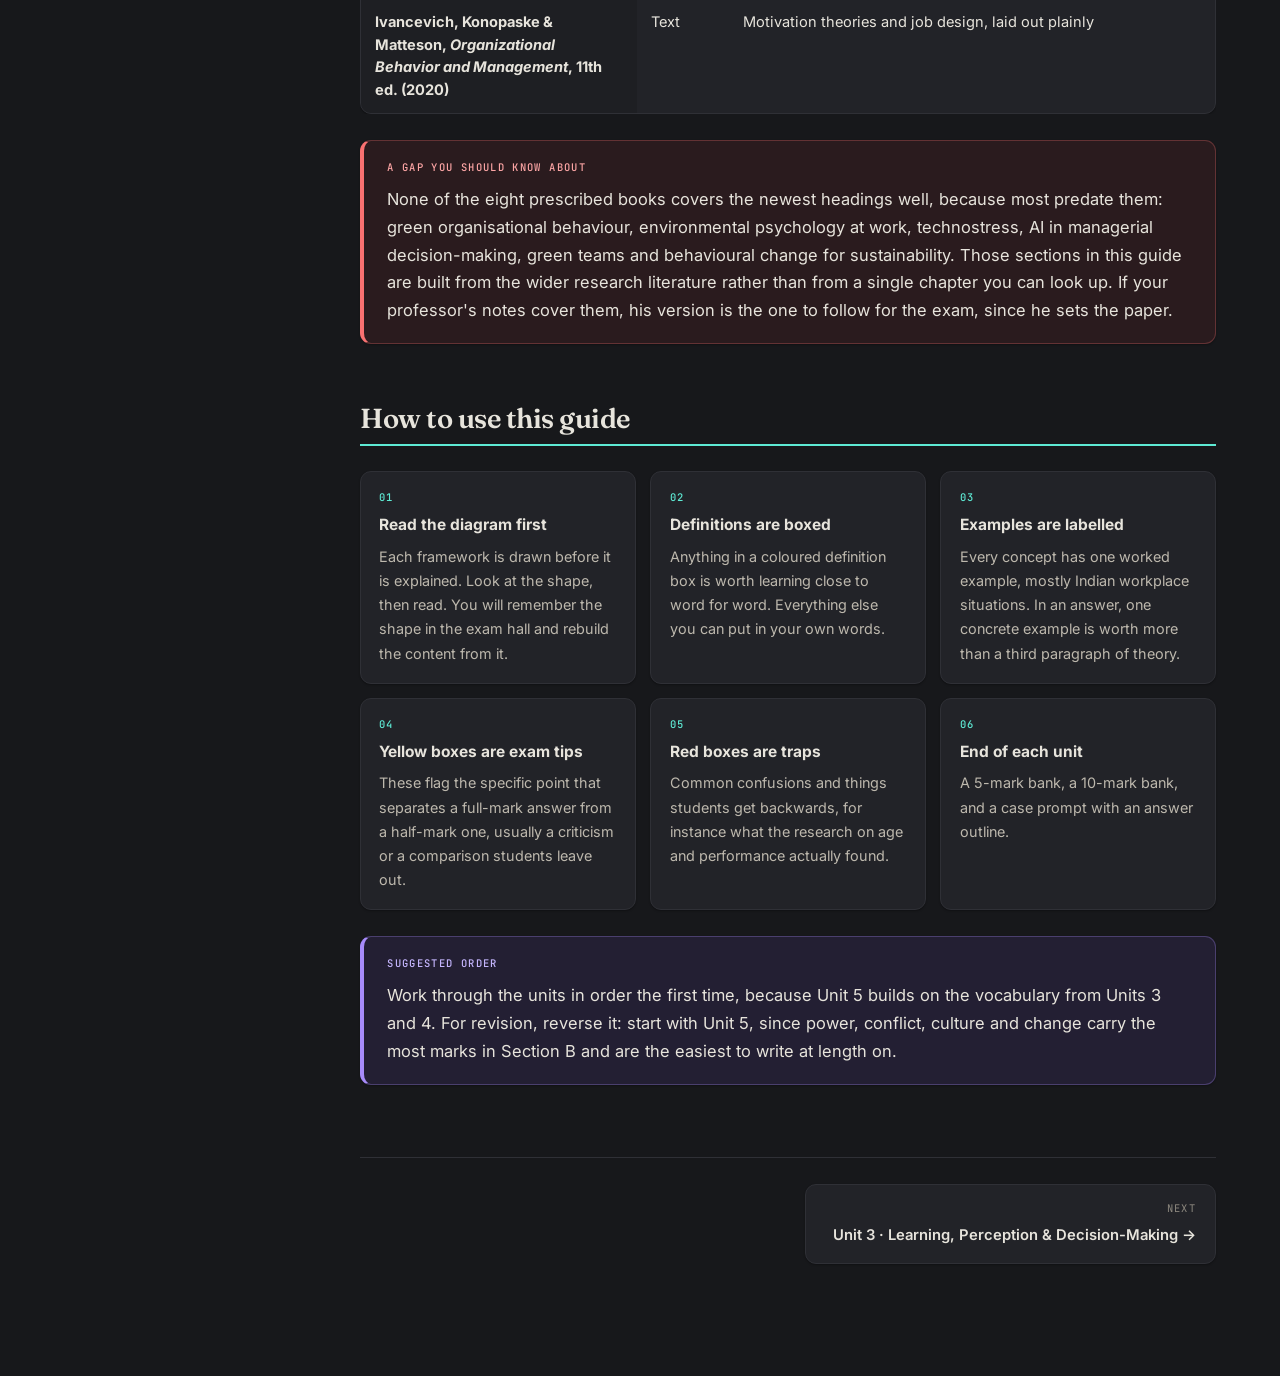
==== commit 8cebcadb: "Remove Units 1 and 2 from the site Units 1 and 2 will be read from the professor's website instead. " ====
--- a/index.html
+++ b/index.html
@@ -17,10 +17,6 @@
   <div class="side-group">
     <h4>Units</h4>
     <a class="side-unit current" href="index.html"><span class="su-n">00</span><span>Start here</span></a>
-    <a class="side-unit" href="unit1.html"><span class="su-n">U1</span><span>Introduction to OB</span></a>
-    <a class="side-unit" href="unit2-personality.html"><span class="su-n">U2·A</span><span>Individual Behaviour &amp; Personality</span></a>
-    <a class="side-unit" href="unit2-values-attitudes.html"><span class="su-n">U2·B</span><span>Values, Attitudes &amp; Job Satisfaction</span></a>
-    <a class="side-unit" href="unit2-emotions-stress-motivation.html"><span class="su-n">U2·C</span><span>Emotions, Stress &amp; Motivation</span></a>
     <a class="side-unit" href="unit3.html"><span class="su-n">U3</span><span>Learning, Perception &amp; Decision-Making</span></a>
     <a class="side-unit" href="unit4.html"><span class="su-n">U4</span><span>Group Behaviour &amp; Teams</span></a>
     <a class="side-unit" href="unit5.html"><span class="su-n">U5</span><span>Power, Conflict, Culture &amp; Change</span></a>
@@ -36,7 +32,7 @@
   <div class="side-group">
     <h4>On this page</h4>
     <ul class="side-toc">
-      <li><a href="#units">The five units</a></li>
+      <li><a href="#units">Units on this site</a></li>
       <li><a href="#qbank">Question bank</a></li>
       <li><a href="#spine">How the course fits together</a></li>
       <li><a href="#outcomes">Course outcomes (CO1 to CO5)</a></li>
@@ -52,11 +48,11 @@
 <div class="wrap">
 
   <div class="hero">
-    <div class="mh-eyebrow">Complete syllabus walkthrough</div>
+    <div class="mh-eyebrow">Units 3 to 5 walkthrough</div>
     <h1>Organisational Behaviour</h1>
-    <p class="lede">Every heading in the COM401-8 syllabus, explained in plain language with a worked example for each concept and a diagram wherever the idea has moving parts. Built from the prescribed texts, with Robbins &amp; Judge as the spine.</p>
+    <p class="lede">Units 3, 4 and 5 of the COM401-8 syllabus, explained in plain language with worked examples, at the depth of the professor's class notes. Plus an exam-style question bank for each unit.</p>
     <div class="mh-meta">
-      <span class="chip">5 units</span>
+      <span class="chip">Units 3 to 5</span>
       <span class="chip">60 teaching hours</span>
       <span class="chip">4 credits</span>
       <span class="chip plain">Theory paper</span>
@@ -64,38 +60,10 @@
     </div>
   </div>
 
-  <h2 class="sec" id="units">The five units</h2>
-  <p>Each card opens a full chapter. Unit 2 is split into three pages because it carries 29 separate syllabus headings, more than any other unit.</p>
+  <h2 class="sec" id="units">Units on this site</h2>
+  <p>This site covers Units 3, 4 and 5. Units 1 and 2 are read directly from the professor's website. Each card opens a full chapter.</p>
 
   <div class="unit-grid">
-    <a class="unit-card" data-u="1" href="unit1.html">
-      <div class="uc-top"><span class="uc-n">Unit 1</span><span class="uc-hrs">10 hrs</span></div>
-      <h3>Introduction to Organisational Behaviour</h3>
-      <p>What OB is, which sciences it borrows from, the diversity of the people inside it, and the green layer the syllabus adds on top.</p>
-      <div class="uc-tags"><span>OB models</span><span>Diversity</span><span>Green OB</span><span>Psychological safety</span></div>
-    </a>
-
-    <a class="unit-card" data-u="2" href="unit2-personality.html">
-      <div class="uc-top"><span class="uc-n">Unit 2 · Part A</span><span class="uc-hrs">14 hrs total</span></div>
-      <h3>Individual Behaviour and Personality</h3>
-      <p>Why two people in the same job behave differently. Personality models from Type A/B and MBTI through to the Big Five and the Dark Triad.</p>
-      <div class="uc-tags"><span>Big Five</span><span>MBTI</span><span>Locus of control</span><span>Narcissism</span></div>
-    </a>
-
-    <a class="unit-card" data-u="2" href="unit2-values-attitudes.html">
-      <div class="uc-top"><span class="uc-n">Unit 2 · Part B</span><span class="uc-hrs">&nbsp;</span></div>
-      <h3>Values, Attitudes and Job Satisfaction</h3>
-      <p>What people hold to be right, how that becomes an attitude, and what happens when the job disappoints them. Includes whistle-blowing and culture frameworks.</p>
-      <div class="uc-tags"><span>Rokeach</span><span>Hofstede</span><span>GLOBE</span><span>EVLN</span></div>
-    </a>
-
-    <a class="unit-card" data-u="2" href="unit2-emotions-stress-motivation.html">
-      <div class="uc-top"><span class="uc-n">Unit 2 · Part C</span><span class="uc-hrs">&nbsp;</span></div>
-      <h3>Emotions, Stress and Motivation</h3>
-      <p>Feeling at work, the cost of faking it, what burnout actually is, and the four motivation theories the syllabus names.</p>
-      <div class="uc-tags"><span>Emotional labour</span><span>EI</span><span>Technostress</span><span>Maslow &amp; Herzberg</span></div>
-    </a>
-
     <a class="unit-card" data-u="3" href="unit3.html">
       <div class="uc-top"><span class="uc-n">Unit 3</span><span class="uc-hrs">14 hrs</span></div>
       <h3>Learning, Perception and Individual Decision-Making</h3>
@@ -201,65 +169,9 @@
   </div>
 
   <h2 class="sec" id="checklist">Full syllabus checklist</h2>
-  <p>Every heading printed in the syllabus document, in syllabus order, with nothing added and nothing dropped. Tick them off as you revise. The counts are the honest total, so if a unit feels short you can check it here rather than guessing.</p>
+  <p>Every heading printed in the syllabus document for Units 3 to 5, in syllabus order, with nothing added and nothing dropped. Tick them off as you revise. The counts are the honest total, so if a unit feels short you can check it here rather than guessing.</p>
 
   <div class="checklist">
-
-    <div class="cl-unit">
-      <h4>Unit 1 · Introduction to Organisational Behaviour · 12 headings</h4>
-      <div class="cl-grid">
-        <label><input type="checkbox"> Meaning of Organisational Behaviour</label>
-        <label><input type="checkbox"> Nature of Organisational Behaviour</label>
-        <label><input type="checkbox"> Disciplines contributing to OB</label>
-        <label><input type="checkbox"> Challenges and opportunities for OB</label>
-        <label><input type="checkbox"> Diversity in organisations</label>
-        <label><input type="checkbox"> Biographical characteristics</label>
-        <label><input type="checkbox"> Diversity management</label>
-        <label><input type="checkbox"> Organisational Behaviour models</label>
-        <label><input type="checkbox"> Green Organisational Behaviour (GOB)</label>
-        <label><input type="checkbox"> Sustainability and workplace behaviour</label>
-        <label><input type="checkbox"> Environmental psychology in the workplace</label>
-        <label><input type="checkbox"> Pro-environmental behaviour and psychological safety at work</label>
-      </div>
-    </div>
-
-    <div class="cl-unit">
-      <h4>Unit 2 · Individual Behaviour · 29 syllabus headings, split into 32 tick items where one phrase bundles two topics</h4>
-      <div class="cl-grid">
-        <label><input type="checkbox"> Factors influencing individual behaviour</label>
-        <label><input type="checkbox"> Personality: meaning</label>
-        <label><input type="checkbox"> Type A and Type B personality</label>
-        <label><input type="checkbox"> MBTI</label>
-        <label><input type="checkbox"> Big Five Personality Model</label>
-        <label><input type="checkbox"> Locus of Control</label>
-        <label><input type="checkbox"> Core Self-Evaluation</label>
-        <label><input type="checkbox"> Machiavellianism</label>
-        <label><input type="checkbox"> Narcissism</label>
-        <label><input type="checkbox"> Values: importance of values</label>
-        <label><input type="checkbox"> Terminal and Instrumental values</label>
-        <label><input type="checkbox"> Whistle-blowing as an ethical issue</label>
-        <label><input type="checkbox"> Values across cultures: Hofstede</label>
-        <label><input type="checkbox"> Values across cultures: GLOBE</label>
-        <label><input type="checkbox"> Components of attitudes</label>
-        <label><input type="checkbox"> Job-related attitudes</label>
-        <label><input type="checkbox"> Job involvement</label>
-        <label><input type="checkbox"> Job satisfaction: causes</label>
-        <label><input type="checkbox"> Job satisfaction: effects</label>
-        <label><input type="checkbox"> Emotions and moods</label>
-        <label><input type="checkbox"> Emotional labour</label>
-        <label><input type="checkbox"> Emotional intelligence</label>
-        <label><input type="checkbox"> OB applications of emotions and moods</label>
-        <label><input type="checkbox"> Work-related stress</label>
-        <label><input type="checkbox"> Stress and burnout</label>
-        <label><input type="checkbox"> Management of stress</label>
-        <label><input type="checkbox"> Technostress and AI-driven work stress</label>
-        <label><input type="checkbox"> Motivation: meaning</label>
-        <label><input type="checkbox"> Need Hierarchy Theory</label>
-        <label><input type="checkbox"> Theory X and Theory Y</label>
-        <label><input type="checkbox"> Herzberg's Two-Factor Theory</label>
-        <label><input type="checkbox"> McClelland's Theory of Needs</label>
-      </div>
-    </div>
 
     <div class="cl-unit">
       <h4>Unit 3 · Learning, Perception and Individual Decision-Making · 15 headings</h4>
@@ -371,11 +283,8 @@
     <thead><tr><th>Book</th><th>Status</th><th>Use it for</th></tr></thead>
     <tbody>
       <tr><th>Robbins &amp; Judge, <em>Organizational Behavior</em>, 19th ed. (2022)</th><td>Essential</td><td><strong>Your primary text.</strong> Nearly every heading in this syllabus maps to a chapter. The unit structure, the inputs-processes-outcomes model, Big Five, attitudes, perception, groups, power, culture and change all come from here</td></tr>
-      <tr><th>Hofstede, Hofstede &amp; Minkov, <em>Cultures and Organizations</em>, 3rd ed. (2010)</th><td>Text</td><td>The six cultural dimensions, in the authors' own words. Unit 2 Part B only, but it is the source, so quote it there</td></tr>
-      <tr><th>Goleman, <em>Emotional Intelligence</em> (2011)</th><td>Text</td><td>The five components of EI and why EI can matter more than IQ. Unit 2 Part C only</td></tr>
-      <tr><th>Luthans, Doh &amp; Luthans, <em>Organizational Behavior</em>, 14th ed. (2021)</th><td>Essential</td><td>Evidence-based framing, Positive Organisational Behaviour and Psychological Capital (the HERO model). Good for the "challenges and opportunities" and well-being headings</td></tr>
+      <tr><th>Luthans, Doh &amp; Luthans, <em>Organizational Behavior</em>, 14th ed. (2021)</th><td>Essential</td><td>Evidence-based framing, Positive Organisational Behaviour and Psychological Capital (the HERO model).</td></tr>
       <tr><th>McShane &amp; Von Glinow, <em>Organizational Behavior</em>, 9th ed. (2021)</th><td>Essential</td><td>The MARS model, and the clearest treatment of values, emotions and self-concept. Often easier to read than Robbins</td></tr>
-      <tr><th>Nelson &amp; Quick, <em>Organizational Behavior</em>, 10th ed. (2023)</th><td>Text</td><td>Stress and well-being, which it covers more thoroughly than the others. Go here for the stress unit</td></tr>
       <tr><th>Greenberg, <em>Behavior in Organizations</em>, 11th ed. (2023)</th><td>Text</td><td>Organisational justice and fairness, and good case material</td></tr>
       <tr><th>Ivancevich, Konopaske &amp; Matteson, <em>Organizational Behavior and Management</em>, 11th ed. (2020)</th><td>Text</td><td>Motivation theories and job design, laid out plainly</td></tr>
     </tbody>
@@ -424,14 +333,14 @@
 
   <div class="box key">
     <span class="box-label">Suggested order</span>
-    <p>Work through the units in order the first time, because Unit 5 assumes the individual-level vocabulary from Units 2 and 3. For revision, reverse it: start with Unit 5, since power, conflict, culture and change carry the most marks in Section B and are the easiest to write at length on.</p>
+    <p>Work through the units in order the first time, because Unit 5 builds on the vocabulary from Units 3 and 4. For revision, reverse it: start with Unit 5, since power, conflict, culture and change carry the most marks in Section B and are the easiest to write at length on.</p>
   </div>
 
   <div class="pager">
     <span></span>
-    <a class="next" href="unit1.html">
+    <a class="next" href="unit3.html">
       <span class="pg-lbl">Next</span>
-      <span class="pg-ttl">Unit 1 · Introduction to OB →</span>
+      <span class="pg-ttl">Unit 3 · Learning, Perception &amp; Decision-Making →</span>
     </a>
   </div>
 
